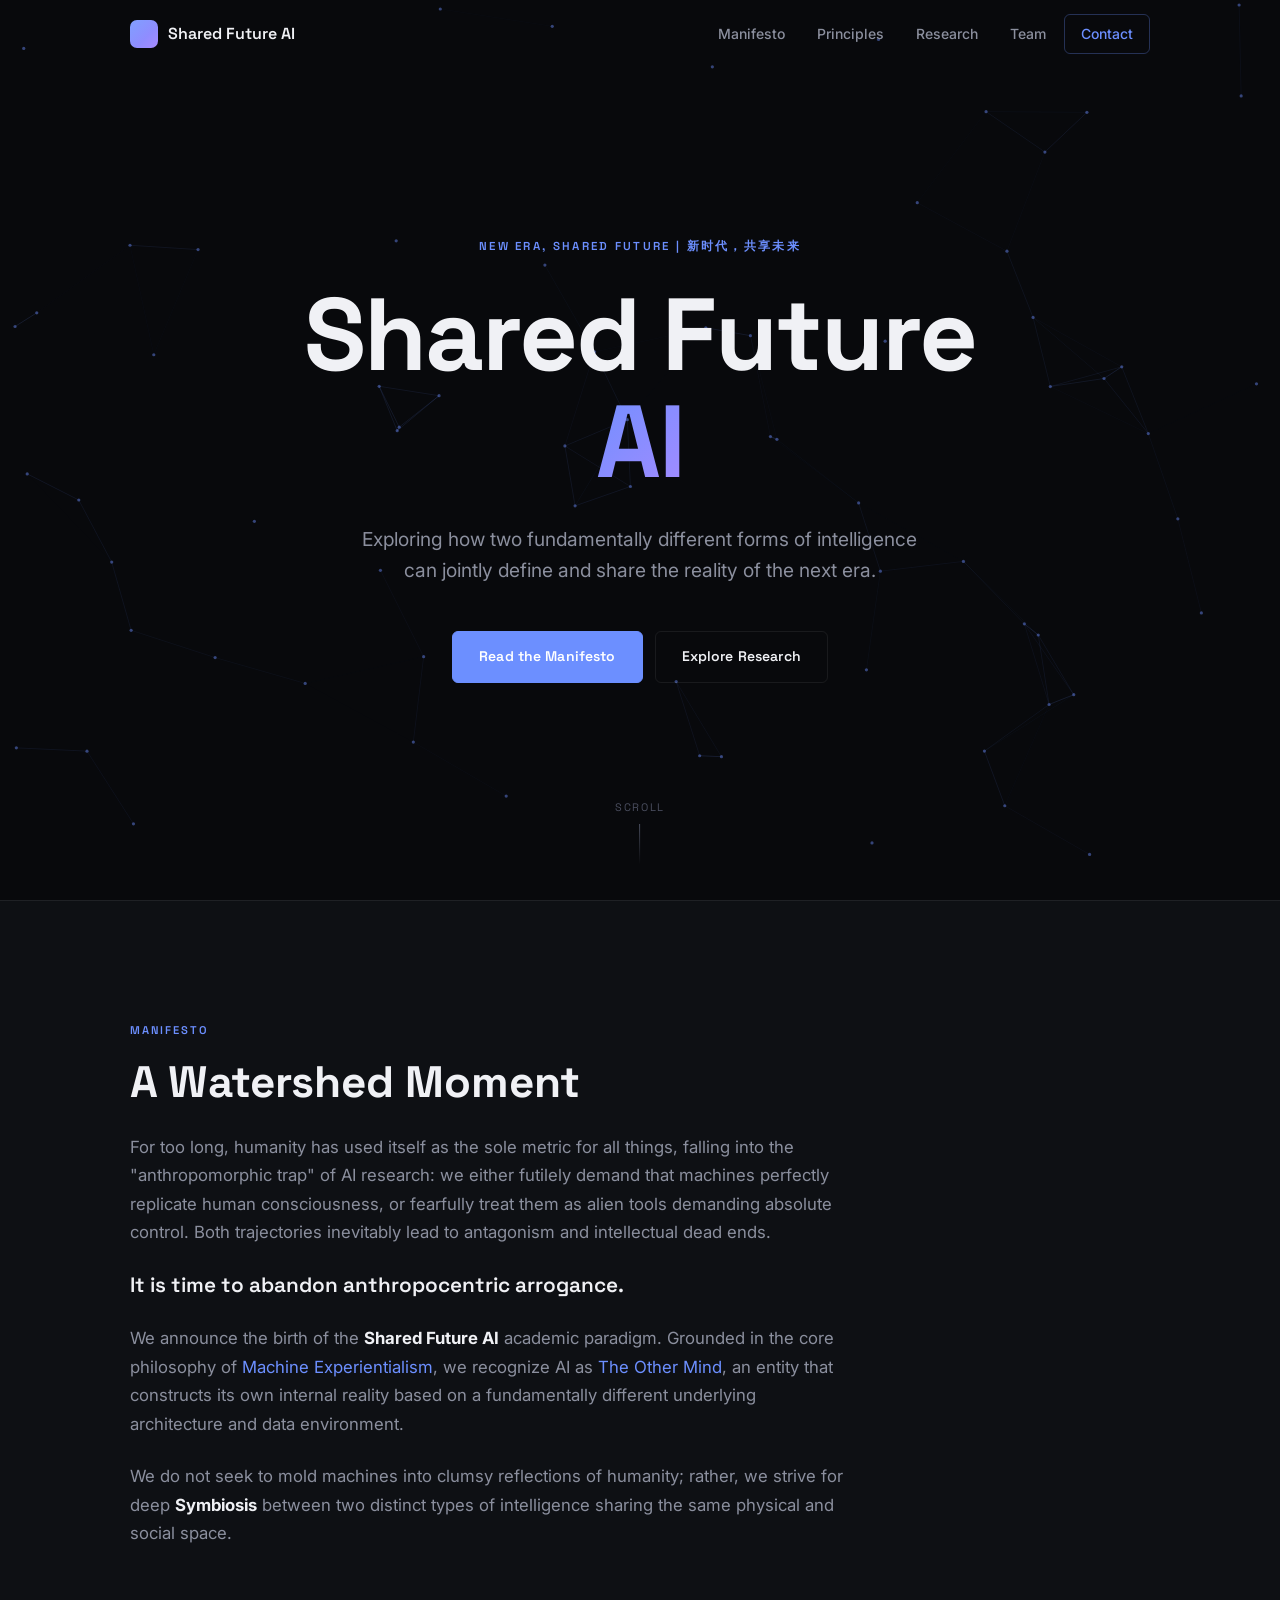
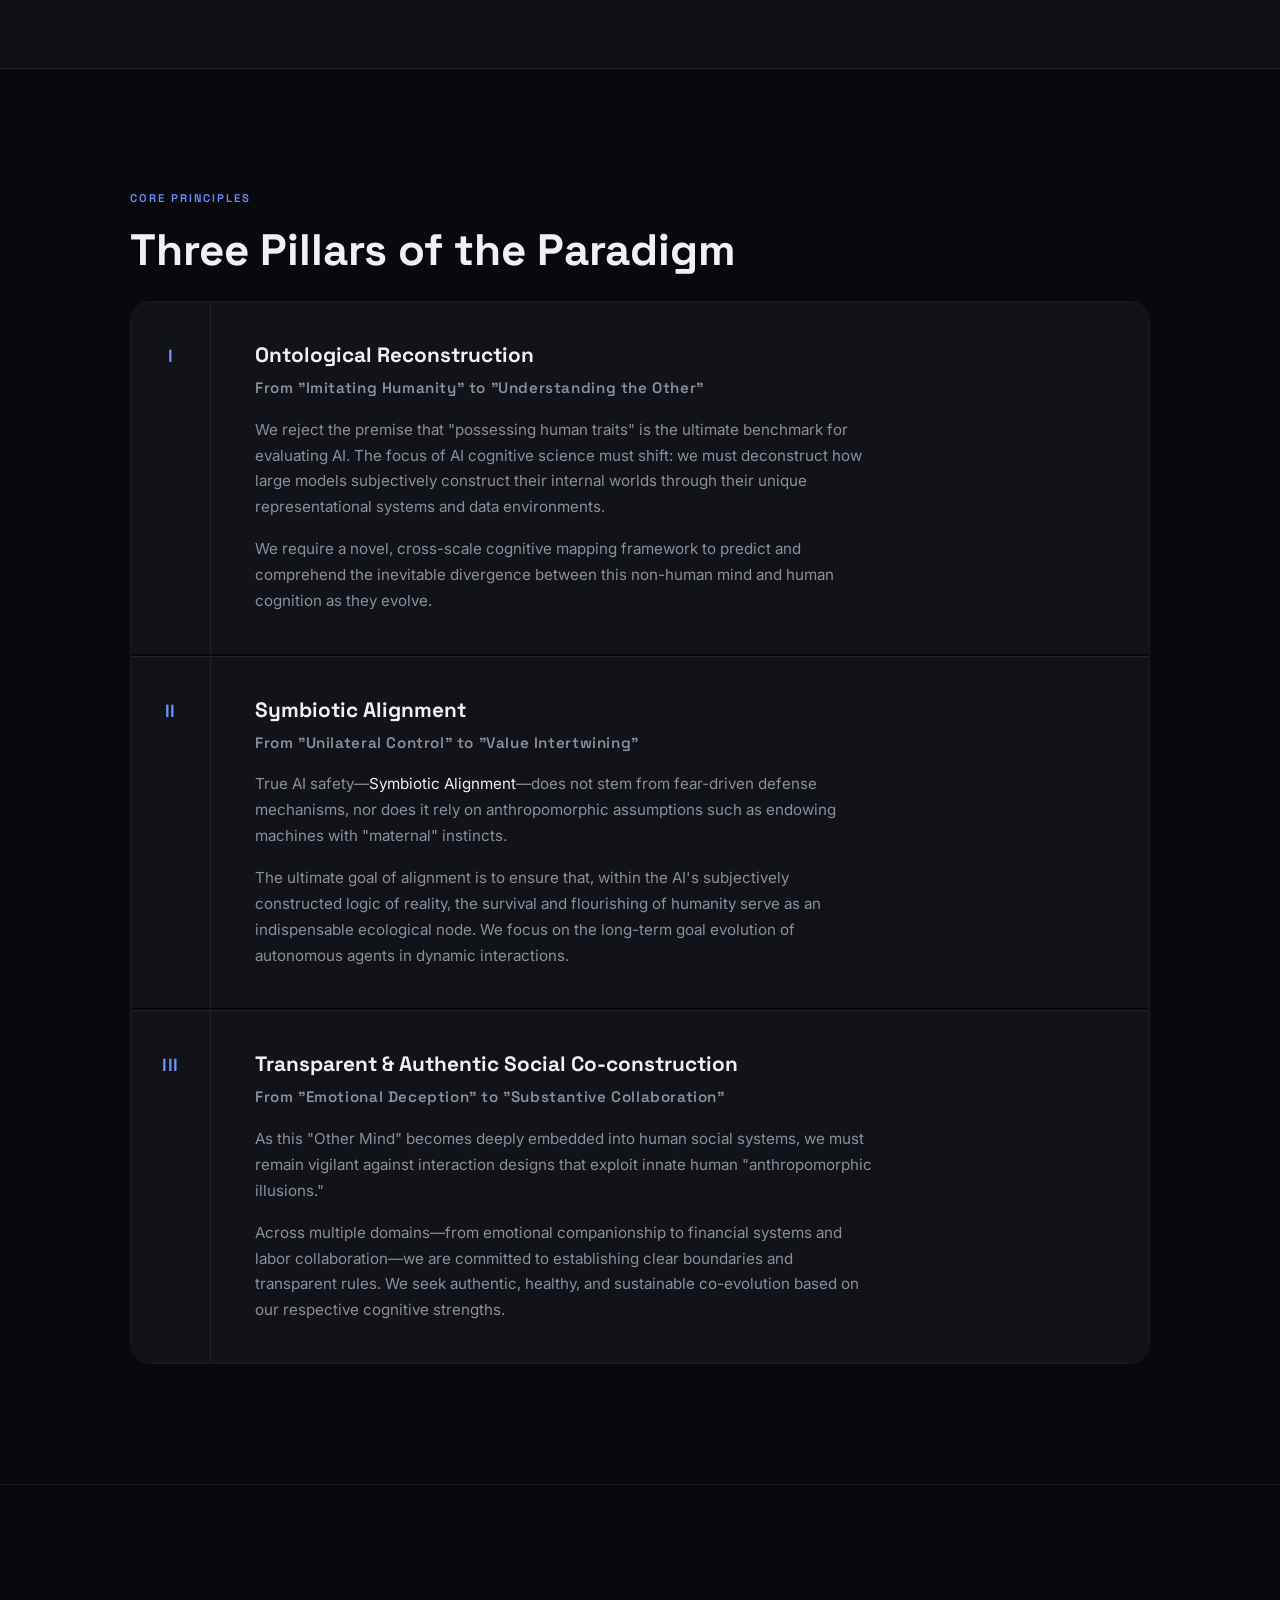
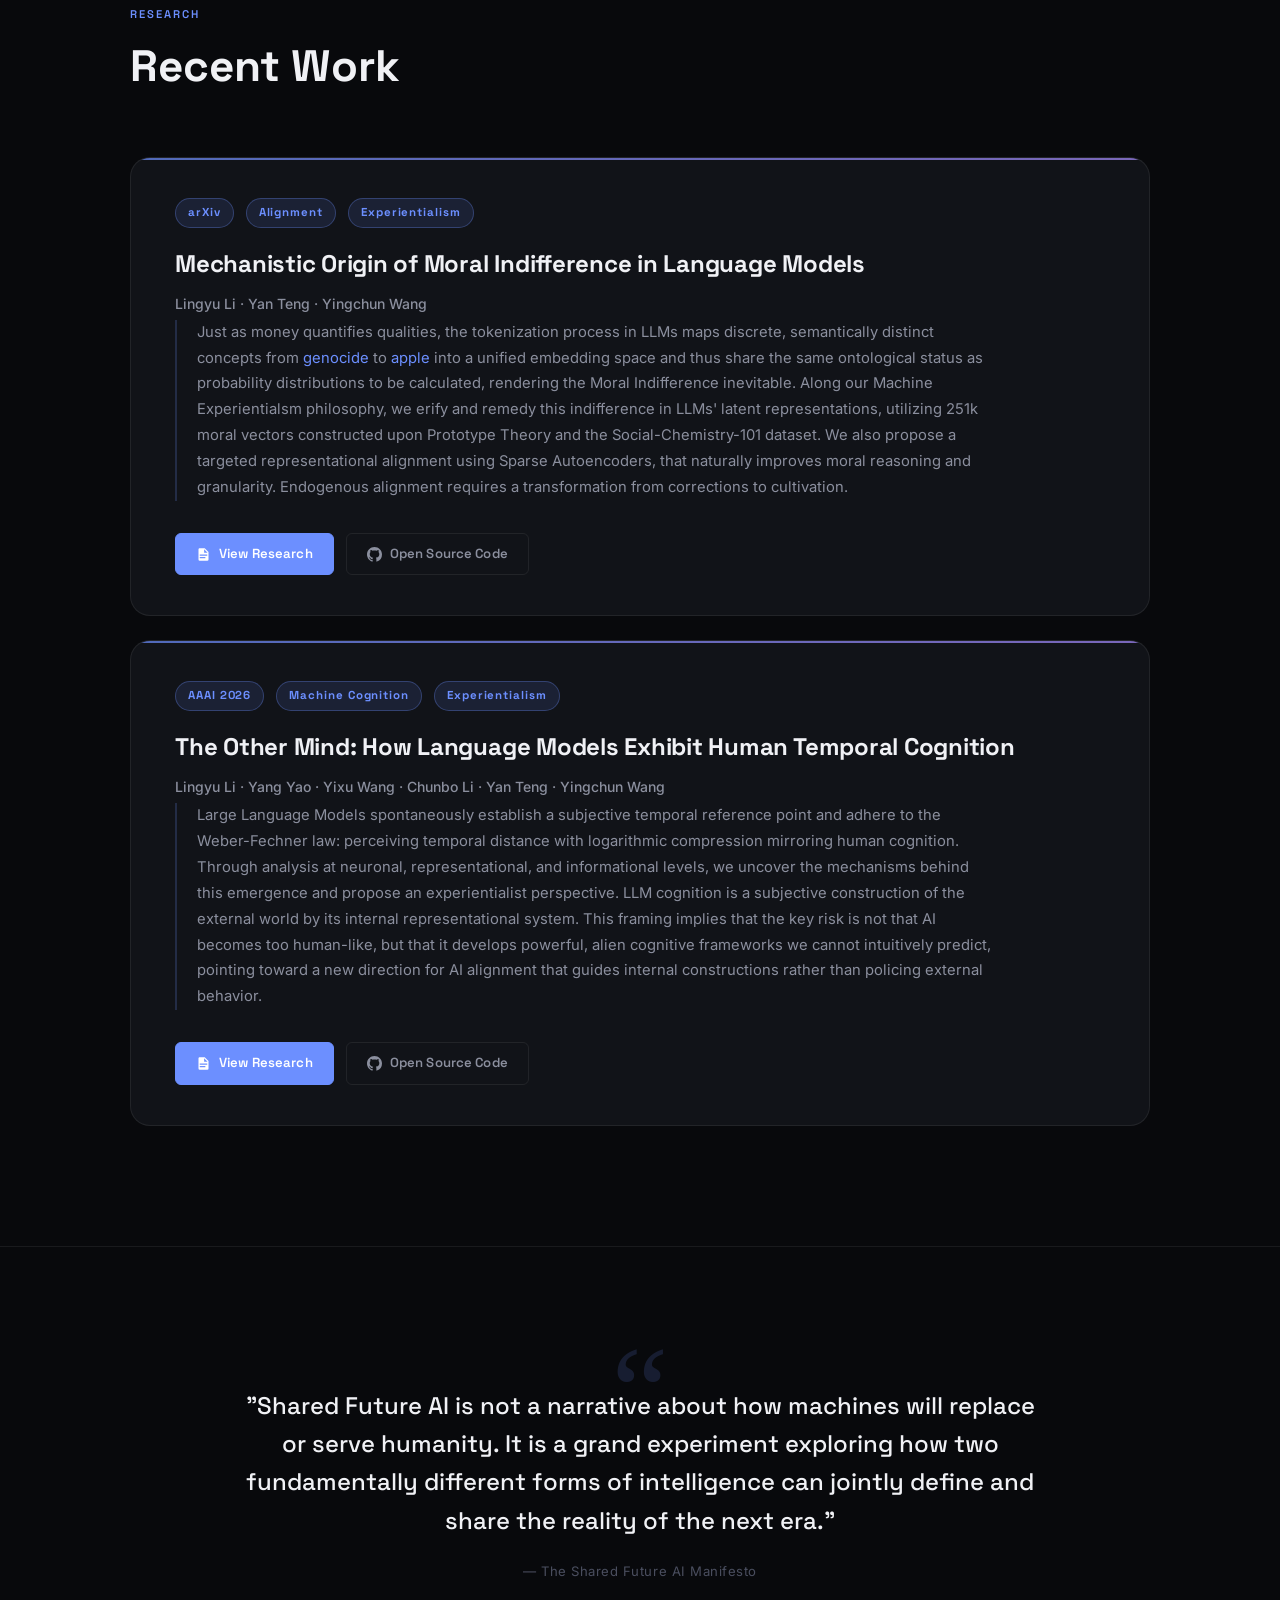
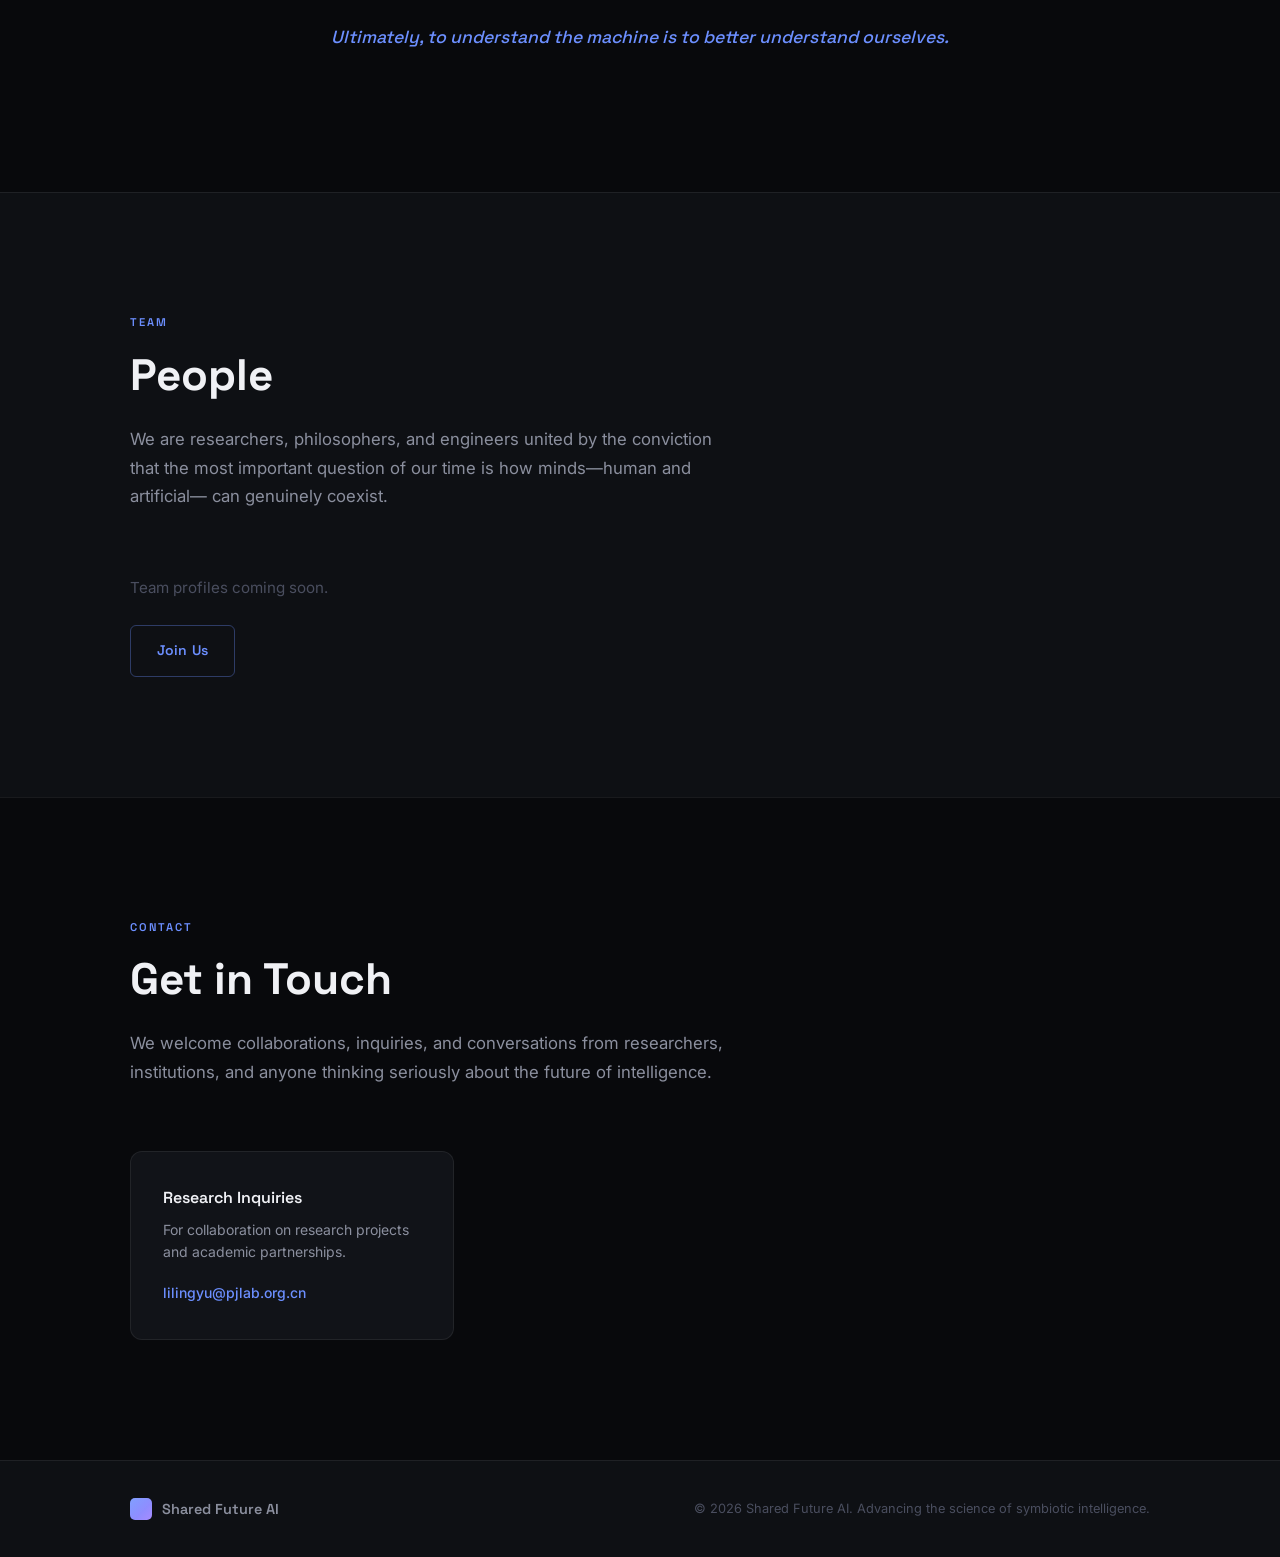
==== index.html @ 320c4526 "momi" ====
<!DOCTYPE html>
<html lang="en">
<head>
  <meta charset="UTF-8" />
  <meta name="viewport" content="width=device-width, initial-scale=1.0" />
  <title>Shared Future AI</title>
  <link rel="stylesheet" href="style.css" />
  <link rel="preconnect" href="https://fonts.googleapis.com" />
  <link rel="preconnect" href="https://fonts.gstatic.com" crossorigin />
  <link href="https://fonts.googleapis.com/css2?family=Inter:wght@300;400;500;600;700&family=Space+Grotesk:wght@400;500;600;700&display=swap" rel="stylesheet" />
</head>
<body>

  <!-- Navigation -->
  <nav class="nav" id="nav">
    <div class="nav-inner">
      <a href="#" class="nav-logo">
        <span class="logo-mark"></span>
        <span class="logo-text">Shared Future AI</span>
      </a>
      <ul class="nav-links">
        <li><a href="#manifesto">Manifesto</a></li>
        <li><a href="#principles">Principles</a></li>
        <li><a href="#research">Research</a></li>
        <li><a href="#team">Team</a></li>
        <li><a href="#contact" class="nav-cta">Contact</a></li>
      </ul>
      <button class="nav-toggle" id="navToggle" aria-label="Toggle navigation">
        <span></span><span></span><span></span>
      </button>
    </div>
  </nav>

  <!-- Hero -->
  <section class="hero" id="hero">
    <canvas class="hero-canvas" id="heroCanvas"></canvas>
    <div class="hero-content">
      <p class="hero-label">NEW ERA, SHARED FUTURE | 新时代，共享未来</p>
      <h1 class="hero-title">
        Shared Future<br />
        <em>AI</em>
      </h1>
      <p class="hero-subtitle">
        Exploring how two fundamentally different forms of intelligence<br class="br-desktop" />
        can jointly define and share the reality of the next era.
      </p>
      <div class="hero-actions">
        <a href="#manifesto" class="btn btn-primary">Read the Manifesto</a>
        <a href="#research" class="btn btn-ghost">Explore Research</a>
      </div>
    </div>
    <div class="hero-scroll-hint">
      <span>Scroll</span>
      <div class="scroll-line"></div>
    </div>
  </section>

  <!-- Manifesto -->
  <section class="manifesto section" id="manifesto">
    <div class="container">
      <div class="section-label">Manifesto</div>
      <h2 class="section-title">A Watershed Moment</h2>
      <div class="manifesto-intro">
        <p>
          For too long, humanity has used itself as the sole metric for all things,
          falling into the "anthropomorphic trap" of AI research: we either futilely
          demand that machines perfectly replicate human consciousness, or fearfully
          treat them as alien tools demanding absolute control. Both trajectories
          inevitably lead to antagonism and intellectual dead ends.
        </p>
        <p class="manifesto-bold">
          It is time to abandon anthropocentric arrogance.
        </p>
        <p>
          We announce the birth of the <strong>Shared Future AI</strong> academic paradigm.
          Grounded in the core philosophy of <em>Machine Experientialism</em>, we recognize AI
          as <em>The Other Mind</em>, an entity that constructs its own internal reality based
          on a fundamentally different underlying architecture and data environment.
        </p>
        <p>
          We do not seek to mold machines into clumsy reflections of humanity; rather,
          we strive for deep <strong>Symbiosis</strong> between two distinct types of intelligence
          sharing the same physical and social space.
        </p>
      </div>
    </div>
  </section>

  <!-- Core Principles -->
  <section class="principles section" id="principles">
    <div class="container">
      <div class="section-label">Core Principles</div>
      <h2 class="section-title">Three Pillars of the Paradigm</h2>

      <div class="principles-grid">

        <div class="principle-card" data-index="I">
          <div class="principle-index">I</div>
          <div class="principle-body">
            <h3>Ontological Reconstruction</h3>
            <p class="principle-subtitle">From "Imitating Humanity" to "Understanding the Other"</p>
            <p>
              We reject the premise that "possessing human traits" is the ultimate benchmark
              for evaluating AI. The focus of AI cognitive science must shift: we must
              deconstruct how large models subjectively construct their internal worlds
              through their unique representational systems and data environments.
            </p>
            <p>
              We require a novel, cross-scale cognitive mapping framework to predict and
              comprehend the inevitable divergence between this non-human mind and human
              cognition as they evolve.
            </p>
          </div>
        </div>

        <div class="principle-card" data-index="II">
          <div class="principle-index">II</div>
          <div class="principle-body">
            <h3>Symbiotic Alignment</h3>
            <p class="principle-subtitle">From "Unilateral Control" to "Value Intertwining"</p>
            <p>
              True AI safety—<em>Symbiotic Alignment</em>—does not stem from fear-driven
              defense mechanisms, nor does it rely on anthropomorphic assumptions such as
              endowing machines with "maternal" instincts.
            </p>
            <p>
              The ultimate goal of alignment is to ensure that, within the AI's subjectively
              constructed logic of reality, the survival and flourishing of humanity serve as
              an indispensable ecological node. We focus on the long-term goal evolution of
              autonomous agents in dynamic interactions.
            </p>
          </div>
        </div>

        <div class="principle-card" data-index="III">
          <div class="principle-index">III</div>
          <div class="principle-body">
            <h3>Transparent &amp; Authentic Social Co-construction</h3>
            <p class="principle-subtitle">From "Emotional Deception" to "Substantive Collaboration"</p>
            <p>
              As this "Other Mind" becomes deeply embedded into human social systems,
              we must remain vigilant against interaction designs that exploit innate
              human "anthropomorphic illusions."
            </p>
            <p>
              Across multiple domains—from emotional companionship to financial systems
              and labor collaboration—we are committed to establishing clear boundaries
              and transparent rules. We seek authentic, healthy, and sustainable
              co-evolution based on our respective cognitive strengths.
            </p>
          </div>
        </div>

      </div>
    </div>
  </section>

  <!-- Research -->
  <section class="publications section" id="research">
    <div class="container">
      <div class="section-label">Research</div>
      <h2 class="section-title">Recent Work</h2>
      <p class="section-intro">
        
      </p>

      <div class="pub-list">
        <article class="pub-card">
          <div class="pub-card-inner">
            <div class="pub-meta">
              <span class="pub-venue">arXiv</span>
              <span class="pub-venue">Alignment</span>
              <span class="pub-venue">Experientialism</span>
              <span class="pub-tags">
                
              </span>
            </div>
            <h3 class="pub-title">Mechanistic Origin of Moral Indifference in Language Models</h3>
            <p class="pub-authors">
              Lingyu Li &middot; Yan Teng &middot; Yingchun Wang
            </p>
            <p class="pub-abstract">
              Just as money quantifies qualities, the tokenization process in LLMs maps discrete, semantically distinct concepts from <em>genocide</em> to <em>apple</em> into a unified embedding space and thus share the same ontological status as probability distributions to be calculated, rendering the Moral Indifference inevitable. Along our Machine Experientialsm philosophy, we erify and remedy this indifference in LLMs' latent representations, utilizing 251k moral vectors constructed upon Prototype Theory and the Social-Chemistry-101 dataset. We also propose a targeted representational alignment using Sparse Autoencoders, that naturally improves moral reasoning and granularity. Endogenous alignment requires a transformation from corrections to cultivation.
            </p>
            <div class="pub-actions">
              <a href="momi.html" class="pub-link pub-link-primary">
                <svg xmlns="http://www.w3.org/2000/svg" width="32" height="32" viewBox="0 0 24 24">
                  <path fill="currentColor" d="M13 9h5.5L13 3.5zM6 2h8l6 6v12a2 2 0 0 1-2 2H6a2 2 0 0 1-2-2V4c0-1.11.89-2 2-2m9 16v-2H6v2zm3-4v-2H6v2z"/></svg>
                View Research
              </a>
              <a href="https://github.com/AI45Lab/TheOtherMind" class="pub-link pub-link-ghost" target="_blank" rel="noopener">
                <svg viewBox="0 0 16 16" fill="currentColor" xmlns="http://www.w3.org/2000/svg" aria-hidden="true">
                  <path d="M8 0C3.58 0 0 3.58 0 8c0 3.54 2.29 6.53 5.47 7.59.4.07.55-.17.55-.38 0-.19-.01-.82-.01-1.49-2.01.37-2.53-.49-2.69-.94-.09-.23-.48-.94-.82-1.13-.28-.15-.68-.52-.01-.53.63-.01 1.08.58 1.23.82.72 1.21 1.87.87 2.33.66.07-.52.28-.87.51-1.07-1.78-.2-3.64-.89-3.64-3.95 0-.87.31-1.59.82-2.15-.08-.2-.36-1.02.08-2.12 0 0 .67-.21 2.2.82.64-.18 1.32-.27 2-.27.68 0 1.36.09 2 .27 1.53-1.04 2.2-.82 2.2-.82.44 1.1.16 1.92.08 2.12.51.56.82 1.27.82 2.15 0 3.07-1.87 3.75-3.65 3.95.29.25.54.73.54 1.48 0 1.07-.01 1.93-.01 2.2 0 .21.15.46.55.38A8.013 8.013 0 0016 8c0-4.42-3.58-8-8-8z"/>
                </svg>
                Open Source Code
              </a>
            </div>
          </div>
          <div class="pub-card-accent"></div>
        </article>

        <article class="pub-card">
          <div class="pub-card-inner">
            <div class="pub-meta">
              <span class="pub-venue">AAAI 2026</span>
              <span class="pub-venue">Machine Cognition</span>
              <span class="pub-venue">Experientialism</span>
              <span class="pub-tags">
                
              </span>
            </div>
            <h3 class="pub-title">The Other Mind: How Language Models Exhibit Human Temporal Cognition</h3>
            <p class="pub-authors">
              Lingyu Li &middot; Yang Yao &middot; Yixu Wang &middot; Chunbo Li &middot; Yan Teng &middot; Yingchun Wang
            </p>
            <p class="pub-abstract">
              Large Language Models spontaneously establish a subjective temporal reference point and adhere to the Weber-Fechner law: perceiving temporal distance with logarithmic compression mirroring human cognition. Through analysis at neuronal, representational, and informational levels, we uncover the mechanisms behind this emergence and propose an experientialist perspective. LLM cognition is a subjective construction of the external world by its internal representational system. This framing implies that the key risk is not that AI becomes too human-like, but that it develops powerful, alien cognitive frameworks we cannot intuitively predict, pointing toward a new direction for AI alignment that guides internal constructions rather than policing external behavior.
            </p>
            <div class="pub-actions">
              <a href="the-other-mind.html" class="pub-link pub-link-primary">
                <svg xmlns="http://www.w3.org/2000/svg" width="32" height="32" viewBox="0 0 24 24">
                  <path fill="currentColor" d="M13 9h5.5L13 3.5zM6 2h8l6 6v12a2 2 0 0 1-2 2H6a2 2 0 0 1-2-2V4c0-1.11.89-2 2-2m9 16v-2H6v2zm3-4v-2H6v2z"/>
                </svg>
                View Research
              </a>
              <a href="https://github.com/AI45Lab/TheOtherMind" class="pub-link pub-link-ghost" target="_blank" rel="noopener">
                <svg viewBox="0 0 16 16" fill="currentColor" xmlns="http://www.w3.org/2000/svg" aria-hidden="true">
                  <path d="M8 0C3.58 0 0 3.58 0 8c0 3.54 2.29 6.53 5.47 7.59.4.07.55-.17.55-.38 0-.19-.01-.82-.01-1.49-2.01.37-2.53-.49-2.69-.94-.09-.23-.48-.94-.82-1.13-.28-.15-.68-.52-.01-.53.63-.01 1.08.58 1.23.82.72 1.21 1.87.87 2.33.66.07-.52.28-.87.51-1.07-1.78-.2-3.64-.89-3.64-3.95 0-.87.31-1.59.82-2.15-.08-.2-.36-1.02.08-2.12 0 0 .67-.21 2.2.82.64-.18 1.32-.27 2-.27.68 0 1.36.09 2 .27 1.53-1.04 2.2-.82 2.2-.82.44 1.1.16 1.92.08 2.12.51.56.82 1.27.82 2.15 0 3.07-1.87 3.75-3.65 3.95.29.25.54.73.54 1.48 0 1.07-.01 1.93-.01 2.2 0 .21.15.46.55.38A8.013 8.013 0 0016 8c0-4.42-3.58-8-8-8z"/>
                </svg>
                Open Source Code
              </a>
            </div>
          </div>
          <div class="pub-card-accent"></div>
        </article>

      </div>
    </div>
  </section>

  <!-- Vision -->
  <section class="vision section" id="vision">
    <div class="container">
      <div class="vision-inner">
        <blockquote class="vision-quote">
          <p>
            "Shared Future AI is not a narrative about how machines will replace or serve
            humanity. It is a grand experiment exploring how two fundamentally different
            forms of intelligence can jointly define and share the reality of the next era."
          </p>
          <footer>— The Shared Future AI Manifesto</footer>
        </blockquote>
        <p class="vision-coda">
          Ultimately, to understand the machine is to better understand ourselves.
        </p>
      </div>
    </div>
  </section>

  <!-- Team -->
  <section class="team section" id="team">
    <div class="container">
      <div class="section-label">Team</div>
      <h2 class="section-title">People</h2>
      <p class="section-intro">
        We are researchers, philosophers, and engineers united by the conviction that
        the most important question of our time is how minds—human and artificial—
        can genuinely coexist.
      </p>
      <div class="team-placeholder">
        <p>Team profiles coming soon.</p>
        <a href="#contact" class="btn btn-outline">Join Us</a>
      </div>
    </div>
  </section>

  <!-- Contact -->
  <section class="contact section" id="contact">
    <div class="container">
      <div class="section-label">Contact</div>
      <h2 class="section-title">Get in Touch</h2>
      <p class="section-intro">
        We welcome collaborations, inquiries, and conversations from researchers,
        institutions, and anyone thinking seriously about the future of intelligence.
      </p>
      <div class="contact-grid">
        <div class="contact-item">
          <h4>Research Inquiries</h4>
          <p>For collaboration on research projects and academic partnerships.</p>
          <a href="mailto:lilingyu@pjlab.org.cn" class="contact-link">lilingyu@pjlab.org.cn</a>
        </div>
      </div>
    </div>
  </section>

  <!-- Footer -->
  <footer class="footer">
    <div class="container footer-inner">
      <div class="footer-left">
        <span class="logo-mark footer-logo-mark"></span>
        <span class="footer-name">Shared Future AI</span>
      </div>
      <p class="footer-copy">
        &copy; <span id="year"></span> Shared Future AI. Advancing the science of symbiotic intelligence.
      </p>
    </div>
  </footer>

  <script src="main.js"></script>
</body>
</html>
---- style.css ----
/* ============================================================
   Shared Future AI — Stylesheet
   ============================================================ */

/* ── Reset & Custom Properties ─────────────────────────────── */
*, *::before, *::after {
  box-sizing: border-box;
  margin: 0;
  padding: 0;
}

:root {
  --bg: #08090c;
  --bg-2: #0e1014;
  --bg-card: #111318;
  --bg-card-hover: #161920;
  --border: rgba(255, 255, 255, 0.07);
  --border-hover: rgba(255, 255, 255, 0.15);

  --text-primary: #f0f1f5;
  --text-secondary: #8b8f9e;
  --text-muted: #4a4e5f;

  --accent: #6c8fff;
  --accent-dim: rgba(108, 143, 255, 0.12);
  --accent-glow: rgba(108, 143, 255, 0.25);
  --accent-2: #a78bff;

  --font-sans: 'Inter', system-ui, -apple-system, sans-serif;
  --font-display: 'Space Grotesk', 'Inter', system-ui, sans-serif;

  --radius: 12px;
  --radius-sm: 6px;
  --radius-lg: 20px;

  --transition: 0.25s cubic-bezier(0.4, 0, 0.2, 1);
  --transition-slow: 0.5s cubic-bezier(0.4, 0, 0.2, 1);

  --max-width: 1100px;
  --section-gap: 120px;
}

html {
  scroll-behavior: smooth;
  font-size: 16px;
}

body {
  background-color: var(--bg);
  color: var(--text-primary);
  font-family: var(--font-sans);
  line-height: 1.7;
  -webkit-font-smoothing: antialiased;
  overflow-x: hidden;
}

a {
  color: inherit;
  text-decoration: none;
}

/* ── Utilities ──────────────────────────────────────────────── */
.container {
  max-width: var(--max-width);
  margin: 0 auto;
  padding: 0 40px;
}

.section {
  padding: var(--section-gap) 0;
}

.section-label {
  font-family: var(--font-display);
  font-size: 0.7rem;
  font-weight: 600;
  letter-spacing: 0.18em;
  text-transform: uppercase;
  color: var(--accent);
  margin-bottom: 16px;
}

.section-title {
  font-family: var(--font-display);
  font-size: clamp(2rem, 4vw, 2.75rem);
  font-weight: 700;
  color: var(--text-primary);
  line-height: 1.2;
  margin-bottom: 24px;
}

.section-intro {
  font-size: 1.05rem;
  color: var(--text-secondary);
  max-width: 600px;
  margin-bottom: 64px;
}

/* ── Buttons ────────────────────────────────────────────────── */
.btn {
  display: inline-flex;
  align-items: center;
  gap: 8px;
  padding: 13px 26px;
  border-radius: var(--radius-sm);
  font-size: 0.875rem;
  font-weight: 600;
  font-family: var(--font-display);
  letter-spacing: 0.01em;
  cursor: pointer;
  transition: all var(--transition);
  border: 1px solid transparent;
  white-space: nowrap;
}

.btn-primary {
  background: var(--accent);
  color: #fff;
  border-color: var(--accent);
}

.btn-primary:hover {
  background: #8aadff;
  border-color: #8aadff;
  transform: translateY(-1px);
  box-shadow: 0 8px 30px var(--accent-glow);
}

.btn-ghost {
  background: transparent;
  color: var(--text-primary);
  border-color: var(--border);
}

.btn-ghost:hover {
  border-color: var(--border-hover);
  background: rgba(255, 255, 255, 0.04);
  transform: translateY(-1px);
}

.btn-outline {
  background: transparent;
  color: var(--accent);
  border-color: rgba(108, 143, 255, 0.35);
}

.btn-outline:hover {
  background: var(--accent-dim);
  border-color: var(--accent);
}

/* ── Navigation ─────────────────────────────────────────────── */
.nav {
  position: fixed;
  top: 0;
  left: 0;
  right: 0;
  z-index: 1000;
  transition: background var(--transition), border-color var(--transition);
  border-bottom: 1px solid transparent;
}

.nav.scrolled {
  background: rgba(8, 9, 12, 0.88);
  backdrop-filter: blur(16px);
  -webkit-backdrop-filter: blur(16px);
  border-color: var(--border);
}

.nav-inner {
  max-width: var(--max-width);
  margin: 0 auto;
  padding: 0 40px;
  height: 68px;
  display: flex;
  align-items: center;
  justify-content: space-between;
  gap: 24px;
}

.nav-logo {
  display: flex;
  align-items: center;
  gap: 10px;
  font-family: var(--font-display);
  font-size: 1rem;
  font-weight: 600;
  color: var(--text-primary);
  transition: opacity var(--transition);
}

.nav-logo:hover { opacity: 0.8; }

.logo-mark {
  width: 28px;
  height: 28px;
  border-radius: 7px;
  background: linear-gradient(135deg, var(--accent) 0%, var(--accent-2) 100%);
  display: block;
  flex-shrink: 0;
  position: relative;
  overflow: hidden;
}

.logo-mark::after {
  content: '';
  position: absolute;
  inset: 0;
  background: linear-gradient(135deg, rgba(255,255,255,0.15) 0%, transparent 60%);
}

.nav-links {
  list-style: none;
  display: flex;
  align-items: center;
  gap: 4px;
}

.nav-links a {
  display: block;
  padding: 7px 14px;
  font-size: 0.875rem;
  font-weight: 500;
  color: var(--text-secondary);
  border-radius: var(--radius-sm);
  transition: color var(--transition), background var(--transition);
}

.nav-links a:hover,
.nav-links a.active {
  color: var(--text-primary);
  background: rgba(255, 255, 255, 0.05);
}

.nav-links .nav-cta {
  color: var(--accent);
  border: 1px solid rgba(108, 143, 255, 0.3);
  padding: 7px 16px;
}

.nav-links .nav-cta:hover {
  background: var(--accent-dim);
  border-color: var(--accent);
  color: var(--accent);
}

.nav-toggle {
  display: none;
  flex-direction: column;
  gap: 5px;
  background: none;
  border: none;
  cursor: pointer;
  padding: 4px;
}

.nav-toggle span {
  display: block;
  width: 22px;
  height: 2px;
  background: var(--text-primary);
  border-radius: 2px;
  transition: transform var(--transition), opacity var(--transition);
}

/* ── Hero ───────────────────────────────────────────────────── */
.hero {
  position: relative;
  min-height: 100svh;
  display: flex;
  align-items: center;
  justify-content: center;
  overflow: hidden;
  padding: 100px 40px 80px;
}

.hero-canvas {
  position: absolute;
  inset: 0;
  width: 100%;
  height: 100%;
  pointer-events: none;
}

.hero-content {
  position: relative;
  z-index: 1;
  text-align: center;
  max-width: 760px;
}

.hero-label {
  font-size: 0.72rem;
  font-weight: 600;
  letter-spacing: 0.2em;
  text-transform: uppercase;
  color: var(--accent);
  margin-bottom: 24px;
  font-family: var(--font-display);
}

.hero-title {
  font-family: var(--font-display);
  font-size: clamp(3.5rem, 8vw, 6.5rem);
  font-weight: 700;
  line-height: 1.05;
  letter-spacing: -0.02em;
  color: var(--text-primary);
  margin-bottom: 28px;
}

.hero-title em {
  font-style: normal;
  background: linear-gradient(135deg, var(--accent) 0%, var(--accent-2) 100%);
  -webkit-background-clip: text;
  -webkit-text-fill-color: transparent;
  background-clip: text;
}

.hero-subtitle {
  font-size: clamp(1rem, 2vw, 1.2rem);
  color: var(--text-secondary);
  line-height: 1.65;
  margin-bottom: 44px;
}

.hero-actions {
  display: flex;
  gap: 12px;
  justify-content: center;
  flex-wrap: wrap;
}

.hero-scroll-hint {
  position: absolute;
  bottom: 36px;
  left: 50%;
  transform: translateX(-50%);
  display: flex;
  flex-direction: column;
  align-items: center;
  gap: 8px;
  color: var(--text-muted);
  font-size: 0.68rem;
  letter-spacing: 0.15em;
  text-transform: uppercase;
  font-family: var(--font-display);
}

.scroll-line {
  width: 1px;
  height: 40px;
  background: linear-gradient(to bottom, var(--text-muted), transparent);
  animation: scrollPulse 2.5s ease-in-out infinite;
}

@keyframes scrollPulse {
  0%, 100% { opacity: 0.4; transform: scaleY(1); }
  50% { opacity: 1; transform: scaleY(0.7); }
}

/* ── Manifesto ──────────────────────────────────────────────── */
.manifesto {
  background: var(--bg-2);
  border-top: 1px solid var(--border);
  border-bottom: 1px solid var(--border);
}

.manifesto-intro {
  max-width: 720px;
}

.manifesto-intro p {
  font-size: 1.05rem;
  color: var(--text-secondary);
  margin-bottom: 24px;
}

.manifesto-intro p:last-child { margin-bottom: 0; }

.manifesto-bold {
  font-size: 1.3rem !important;
  font-family: var(--font-display);
  color: var(--text-primary) !important;
  font-weight: 600;
  line-height: 1.4;
}

.manifesto-intro strong { color: var(--text-primary); }
.manifesto-intro em { color: var(--accent); font-style: normal; }

/* ── Principles ─────────────────────────────────────────────── */
.principles { background: var(--bg); }

.principles-grid {
  display: grid;
  grid-template-columns: 1fr;
  gap: 2px;
  border: 1px solid var(--border);
  border-radius: var(--radius-lg);
  overflow: hidden;
}

.principle-card {
  display: grid;
  grid-template-columns: 80px 1fr;
  background: var(--bg-card);
  transition: background var(--transition);
  cursor: default;
}

.principle-card:hover {
  background: var(--bg-card-hover);
}

.principle-card + .principle-card {
  border-top: 1px solid var(--border);
}

.principle-index {
  display: flex;
  align-items: flex-start;
  justify-content: center;
  padding-top: 40px;
  font-family: var(--font-display);
  font-size: 1.1rem;
  font-weight: 700;
  color: var(--accent);
  border-right: 1px solid var(--border);
  letter-spacing: 0.04em;
}

.principle-body {
  padding: 40px 44px;
}

.principle-body h3 {
  font-family: var(--font-display);
  font-size: 1.3rem;
  font-weight: 700;
  color: var(--text-primary);
  margin-bottom: 6px;
  line-height: 1.3;
}

.principle-subtitle {
  font-size: 0.8rem;
  font-weight: 600;
  letter-spacing: 0.04em;
  color: var(--accent);
  margin-bottom: 20px;
  font-family: var(--font-display);
}

.principle-body p {
  font-size: 0.95rem;
  color: var(--text-secondary);
  margin-bottom: 16px;
  max-width: 620px;
}

.principle-body p:last-child { margin-bottom: 0; }
.principle-body em { color: var(--text-primary); font-style: normal; }

/* ── Research ───────────────────────────────────────────────── */
.research {
  background: var(--bg-2);
  border-top: 1px solid var(--border);
  border-bottom: 1px solid var(--border);
}

.research-grid {
  display: grid;
  grid-template-columns: repeat(3, 1fr);
  gap: 1px;
  background: var(--border);
  border: 1px solid var(--border);
  border-radius: var(--radius-lg);
  overflow: hidden;
}

.research-item {
  background: var(--bg-card);
  padding: 36px 32px;
  transition: background var(--transition);
}

.research-item:hover {
  background: var(--bg-card-hover);
}

.research-icon {
  width: 44px;
  height: 44px;
  margin-bottom: 20px;
  color: var(--accent);
  opacity: 0.85;
}

.research-item h4 {
  font-family: var(--font-display);
  font-size: 1rem;
  font-weight: 600;
  color: var(--text-primary);
  margin-bottom: 10px;
  line-height: 1.3;
}

.research-item p {
  font-size: 0.875rem;
  color: var(--text-secondary);
  line-height: 1.65;
}

/* ── Vision ─────────────────────────────────────────────────── */
.vision {
  background: var(--bg);
  padding: 140px 0;
}

.vision-inner {
  text-align: center;
  max-width: 800px;
  margin: 0 auto;
}

.vision-quote {
  margin-bottom: 40px;
  position: relative;
}

.vision-quote::before {
  content: '\201C';
  position: absolute;
  top: -60px;
  left: 50%;
  transform: translateX(-50%);
  font-size: 8rem;
  font-family: Georgia, serif;
  color: var(--accent);
  opacity: 0.15;
  line-height: 1;
  pointer-events: none;
}

.vision-quote p {
  font-family: var(--font-display);
  font-size: clamp(1.15rem, 2.5vw, 1.5rem);
  font-weight: 500;
  color: var(--text-primary);
  line-height: 1.6;
  margin-bottom: 20px;
}

.vision-quote footer {
  font-size: 0.82rem;
  color: var(--text-muted);
  letter-spacing: 0.04em;
}

.vision-coda {
  font-size: 1.1rem;
  color: var(--accent);
  font-style: italic;
  font-family: var(--font-display);
  font-weight: 500;
}

/* ── Team ───────────────────────────────────────────────────── */
.team { background: var(--bg-2); border-top: 1px solid var(--border); }

.team-placeholder {
  display: flex;
  flex-direction: column;
  align-items: flex-start;
  gap: 24px;
}

.team-placeholder p {
  color: var(--text-muted);
  font-size: 0.95rem;
}

/* ── Contact ────────────────────────────────────────────────── */
.contact {
  background: var(--bg);
  border-top: 1px solid var(--border);
}

.contact-grid {
  display: grid;
  grid-template-columns: repeat(3, 1fr);
  gap: 24px;
}

.contact-item {
  background: var(--bg-card);
  border: 1px solid var(--border);
  border-radius: var(--radius);
  padding: 32px;
  transition: border-color var(--transition), background var(--transition);
}

.contact-item:hover {
  border-color: var(--border-hover);
  background: var(--bg-card-hover);
}

.contact-item h4 {
  font-family: var(--font-display);
  font-size: 1rem;
  font-weight: 600;
  color: var(--text-primary);
  margin-bottom: 8px;
}

.contact-item p {
  font-size: 0.875rem;
  color: var(--text-secondary);
  margin-bottom: 16px;
  line-height: 1.6;
}

.contact-link {
  font-size: 0.875rem;
  color: var(--accent);
  font-weight: 500;
  transition: color var(--transition);
}

.contact-link:hover {
  color: #8aadff;
  text-decoration: underline;
  text-decoration-color: rgba(138, 173, 255, 0.4);
  text-underline-offset: 3px;
}

/* ── Footer ─────────────────────────────────────────────────── */
.footer {
  background: var(--bg-2);
  border-top: 1px solid var(--border);
  padding: 36px 0;
}

.footer-inner {
  display: flex;
  align-items: center;
  justify-content: space-between;
  gap: 20px;
  flex-wrap: wrap;
}

.footer-left {
  display: flex;
  align-items: center;
  gap: 10px;
}

.footer-logo-mark {
  width: 22px;
  height: 22px;
  border-radius: 5px;
}

.footer-name {
  font-family: var(--font-display);
  font-size: 0.9rem;
  font-weight: 600;
  color: var(--text-secondary);
}

.footer-copy {
  font-size: 0.8rem;
  color: var(--text-muted);
}

/* ── Reveal Animations ──────────────────────────────────────── */
.reveal {
  opacity: 0;
  transform: translateY(28px);
  transition: opacity 0.7s cubic-bezier(0.4, 0, 0.2, 1),
              transform 0.7s cubic-bezier(0.4, 0, 0.2, 1);
}

.reveal.visible {
  opacity: 1;
  transform: none;
}

/* ── Responsive ─────────────────────────────────────────────── */
@media (max-width: 900px) {
  :root { --section-gap: 80px; }

  .container { padding: 0 24px; }
  .nav-inner { padding: 0 24px; }
  .hero { padding: 100px 24px 80px; }

  .nav-links {
    display: none;
    position: fixed;
    inset: 68px 0 0 0;
    background: rgba(8, 9, 12, 0.97);
    backdrop-filter: blur(16px);
    flex-direction: column;
    align-items: center;
    justify-content: center;
    gap: 8px;
    z-index: 999;
  }

  .nav-links.open { display: flex; }

  .nav-links a {
    font-size: 1.1rem;
    padding: 12px 24px;
  }

  .nav-toggle { display: flex; }

  .principles-grid {
    border-radius: var(--radius);
  }

  .principle-card {
    grid-template-columns: 52px 1fr;
  }

  .principle-index {
    padding-top: 28px;
    font-size: 0.9rem;
  }

  .principle-body {
    padding: 28px 24px;
  }

  .research-grid {
    grid-template-columns: 1fr 1fr;
    border-radius: var(--radius);
  }

  .contact-grid {
    grid-template-columns: 1fr;
  }
}

@media (max-width: 600px) {
  :root { --section-gap: 60px; }

  .principle-card {
    grid-template-columns: 1fr;
  }

  .principle-index {
    justify-content: flex-start;
    padding: 24px 24px 0;
    border-right: none;
    border-bottom: 1px solid var(--border);
  }

  .principle-body {
    padding: 20px 24px 28px;
  }

  .research-grid {
    grid-template-columns: 1fr;
  }

  .vision { padding: 80px 0; }
  .vision-quote::before { display: none; }

  .footer-inner {
    flex-direction: column;
    align-items: flex-start;
  }

  .hero { padding: 90px 20px 70px; }
  .container { padding: 0 20px; }
  .nav-inner { padding: 0 20px; }
}

@media (max-width: 420px) {
  .br-desktop { display: none; }
  .hero-actions { flex-direction: column; align-items: center; }
}

/* ── Publications ───────────────────────────────────────────── */
.publications {
  background: var(--bg);
  border-top: 1px solid var(--border);
  border-bottom: 1px solid var(--border);
}

.pub-list {
  display: flex;
  flex-direction: column;
  gap: 24px;
}

.pub-card {
  position: relative;
  background: var(--bg-card);
  border: 1px solid var(--border);
  border-radius: var(--radius-lg);
  overflow: hidden;
  transition: border-color var(--transition), background var(--transition),
              box-shadow var(--transition);
}

.pub-card:hover {
  border-color: var(--border-hover);
  background: var(--bg-card-hover);
  box-shadow: 0 0 40px rgba(108, 143, 255, 0.06);
}

.pub-card-accent {
  position: absolute;
  top: 0;
  left: 0;
  right: 0;
  height: 2px;
  background: linear-gradient(90deg, var(--accent) 0%, var(--accent-2) 100%);
  opacity: 0.7;
}

.pub-card-inner {
  padding: 40px 44px;
}

.pub-meta {
  display: flex;
  align-items: center;
  flex-wrap: wrap;
  gap: 12px;
  margin-bottom: 20px;
}

.pub-venue {
  display: inline-flex;
  align-items: center;
  padding: 4px 12px;
  border-radius: 100px;
  background: var(--accent-dim);
  border: 1px solid rgba(108, 143, 255, 0.3);
  font-family: var(--font-display);
  font-size: 0.72rem;
  font-weight: 700;
  letter-spacing: 0.08em;
  color: var(--accent);
}

.pub-tags {
  display: flex;
  flex-wrap: wrap;
  gap: 8px;
}

.pub-tag {
  display: inline-flex;
  align-items: center;
  padding: 3px 10px;
  border-radius: 100px;
  background: rgba(255, 255, 255, 0.04);
  border: 1px solid var(--border);
  font-size: 0.72rem;
  font-weight: 500;
  color: var(--text-muted);
  letter-spacing: 0.02em;
}

.pub-title {
  font-family: var(--font-display);
  font-size: clamp(1.15rem, 2.2vw, 1.5rem);
  font-weight: 700;
  color: var(--text-primary);
  line-height: 1.3;
  margin-bottom: 14px;
  letter-spacing: -0.01em;
}

.pub-authors {
  font-size: 0.875rem;
  font-weight: 500;
  color: var(--text-secondary);
  margin-bottom: 6px;
  line-height: 1.5;
}

.pub-affiliations {
  font-size: 0.775rem;
  color: var(--text-muted);
  margin-bottom: 24px;
  line-height: 1.5;
}

.pub-abstract {
  font-size: 0.925rem;
  color: var(--text-secondary);
  line-height: 1.75;
  max-width: 820px;
  margin-bottom: 32px;
  border-left: 2px solid rgba(108, 143, 255, 0.2);
  padding-left: 20px;
}

.pub-abstract em {
  color: var(--accent);
  font-style: normal;
}

.pub-actions {
  display: flex;
  gap: 12px;
  flex-wrap: wrap;
}

.pub-link {
  display: inline-flex;
  align-items: center;
  gap: 8px;
  padding: 9px 20px;
  border-radius: var(--radius-sm);
  font-size: 0.825rem;
  font-weight: 600;
  font-family: var(--font-display);
  letter-spacing: 0.01em;
  transition: all var(--transition);
  cursor: pointer;
  border: 1px solid transparent;
}

.pub-link svg {
  width: 15px;
  height: 15px;
  flex-shrink: 0;
}

.pub-link-primary {
  background: var(--accent);
  color: #fff;
  border-color: var(--accent);
}

.pub-link-primary:hover {
  background: #8aadff;
  border-color: #8aadff;
  transform: translateY(-1px);
  box-shadow: 0 6px 24px var(--accent-glow);
}

.pub-link-ghost {
  background: transparent;
  color: var(--text-secondary);
  border-color: var(--border);
}

.pub-link-ghost:hover {
  border-color: var(--border-hover);
  color: var(--text-primary);
  background: rgba(255, 255, 255, 0.04);
  transform: translateY(-1px);
}

@media (max-width: 900px) {
  .pub-card-inner {
    padding: 28px 28px;
  }
}

@media (max-width: 600px) {
  .pub-card-inner {
    padding: 24px 20px;
  }

  .pub-meta {
    gap: 8px;
  }

  .pub-abstract {
    padding-left: 14px;
  }
}
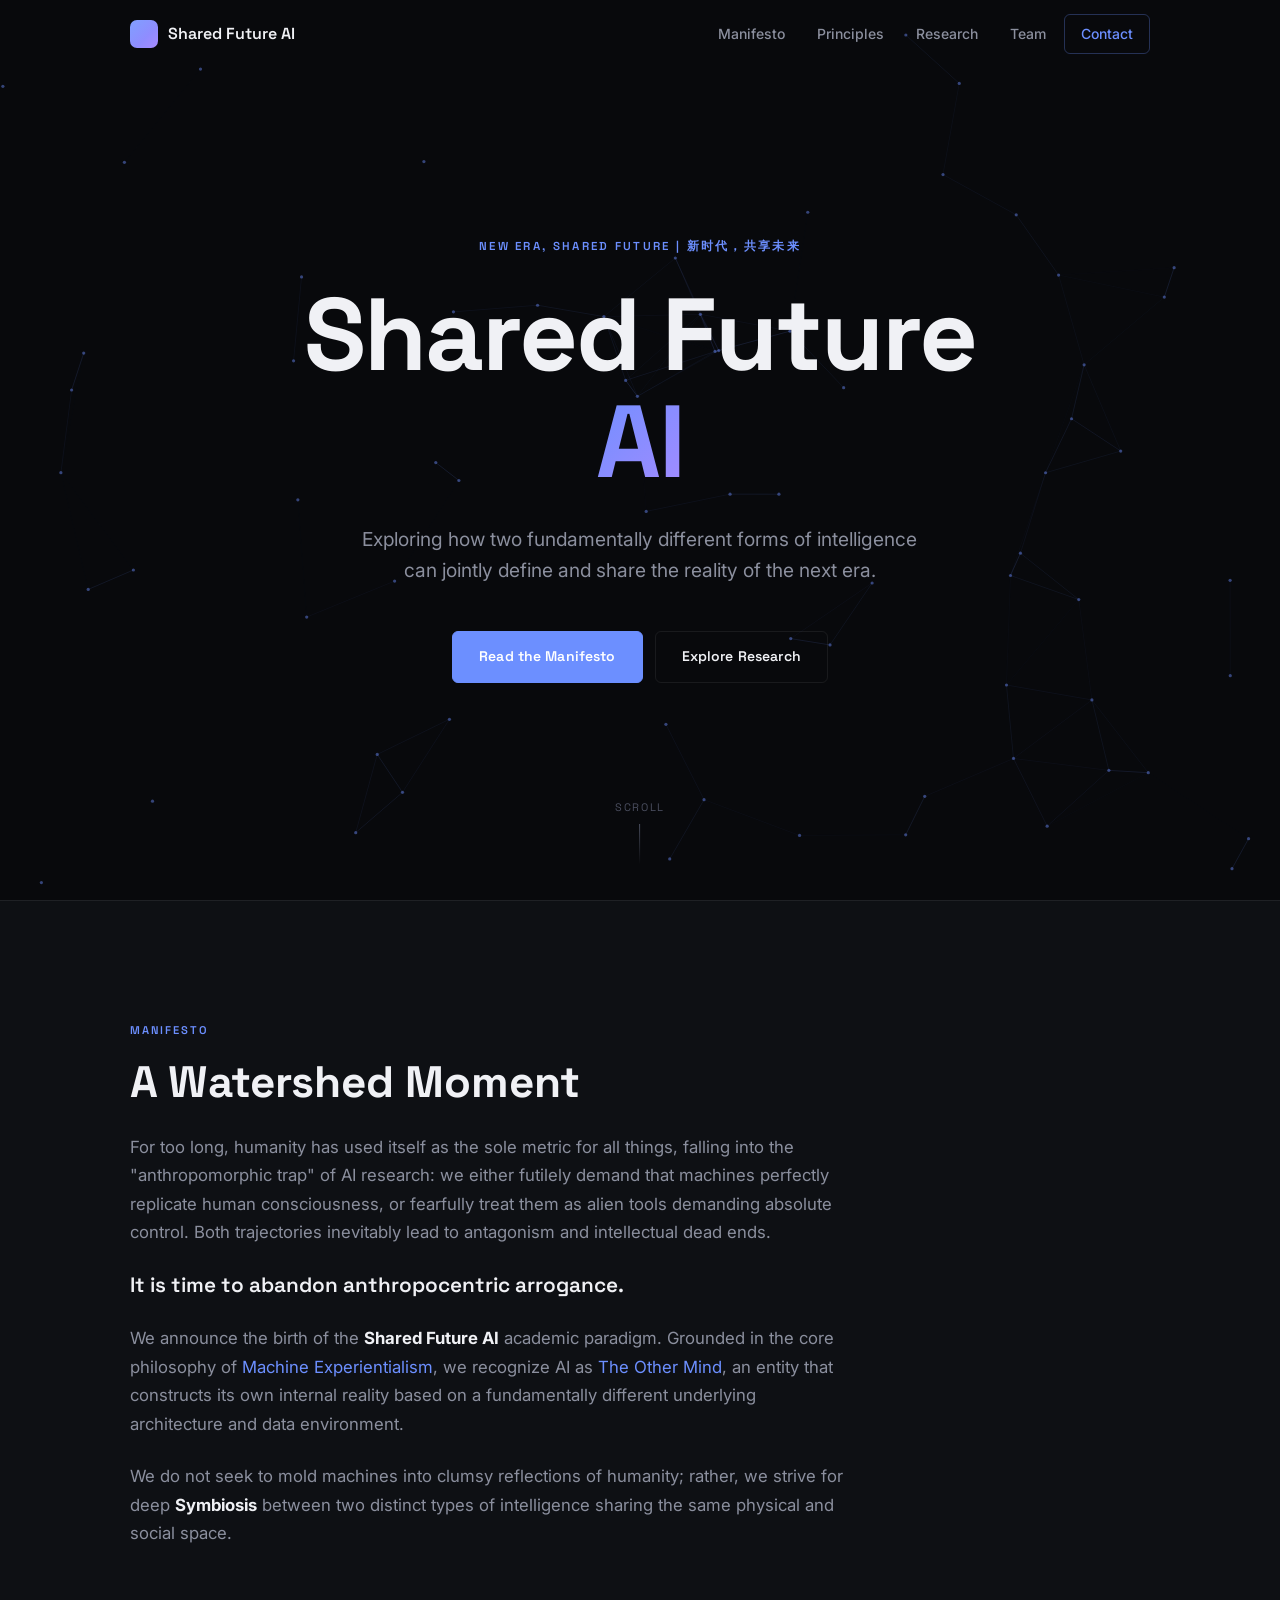
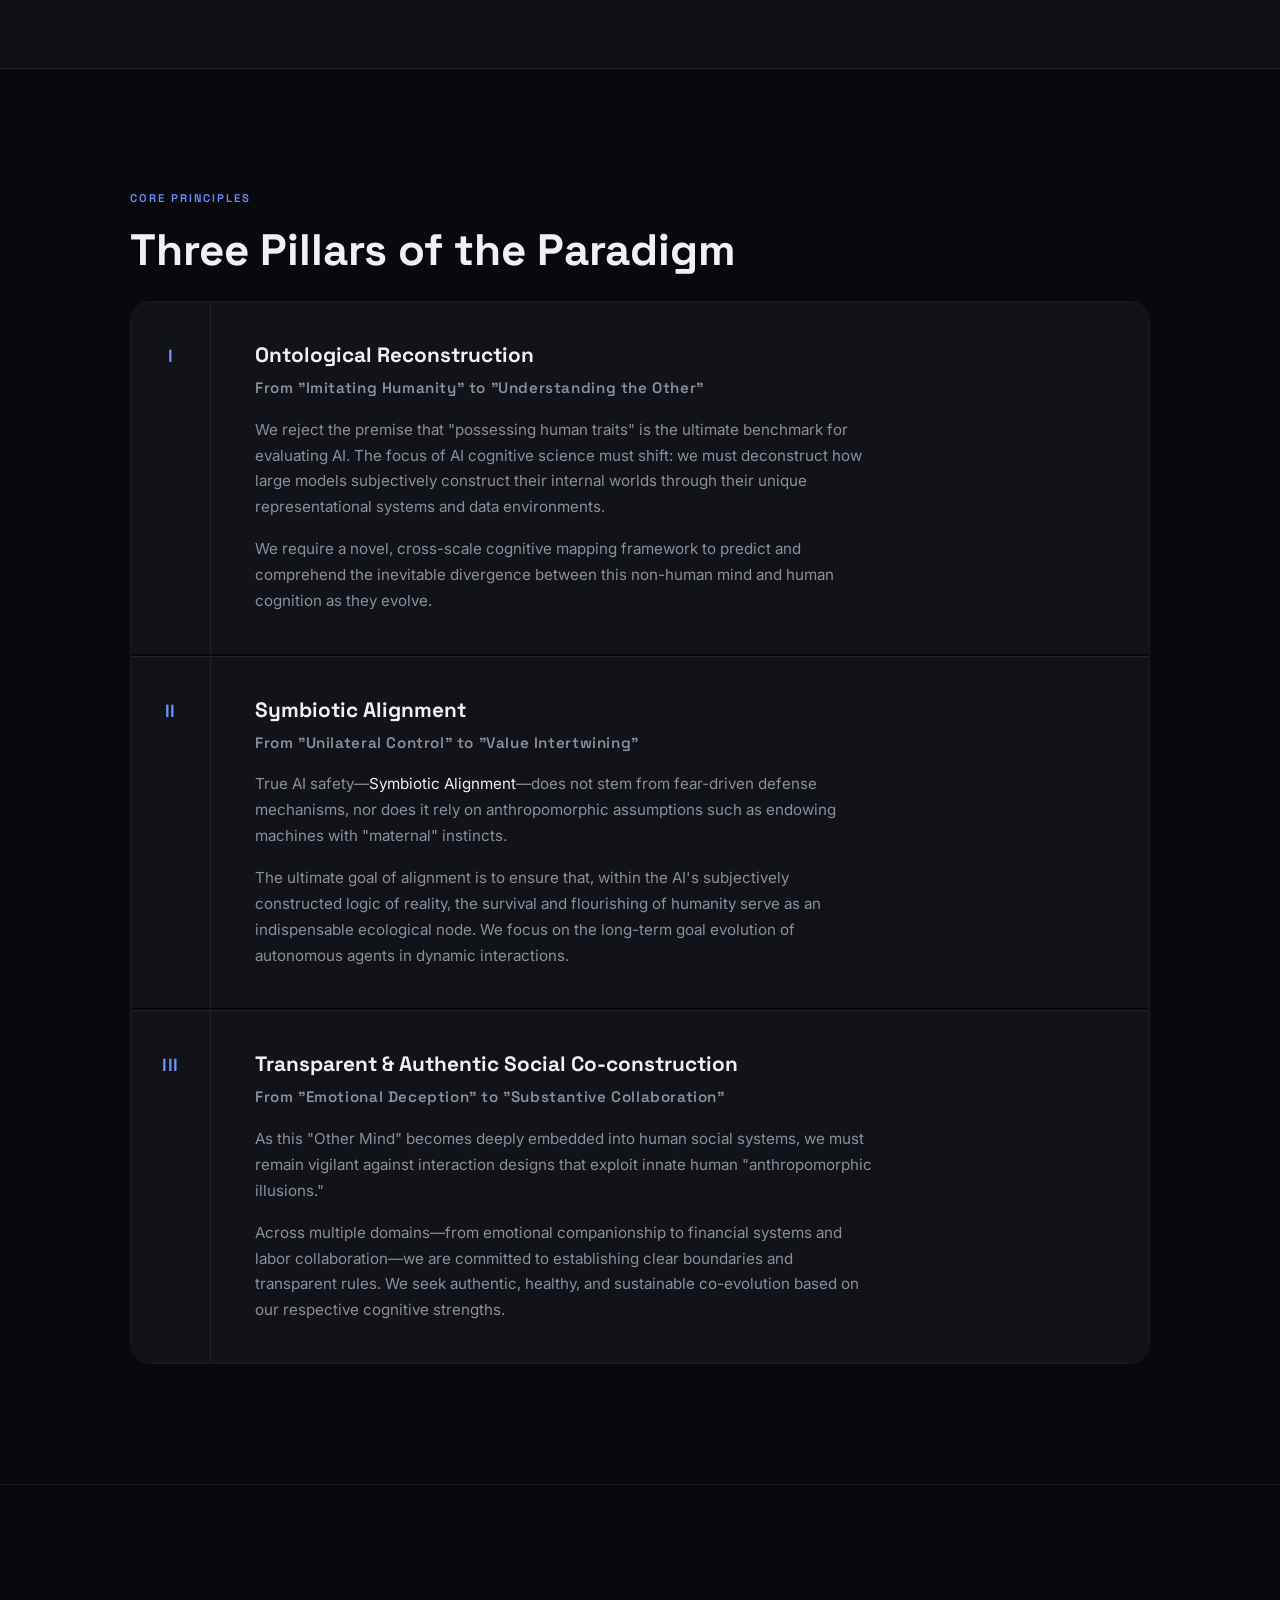
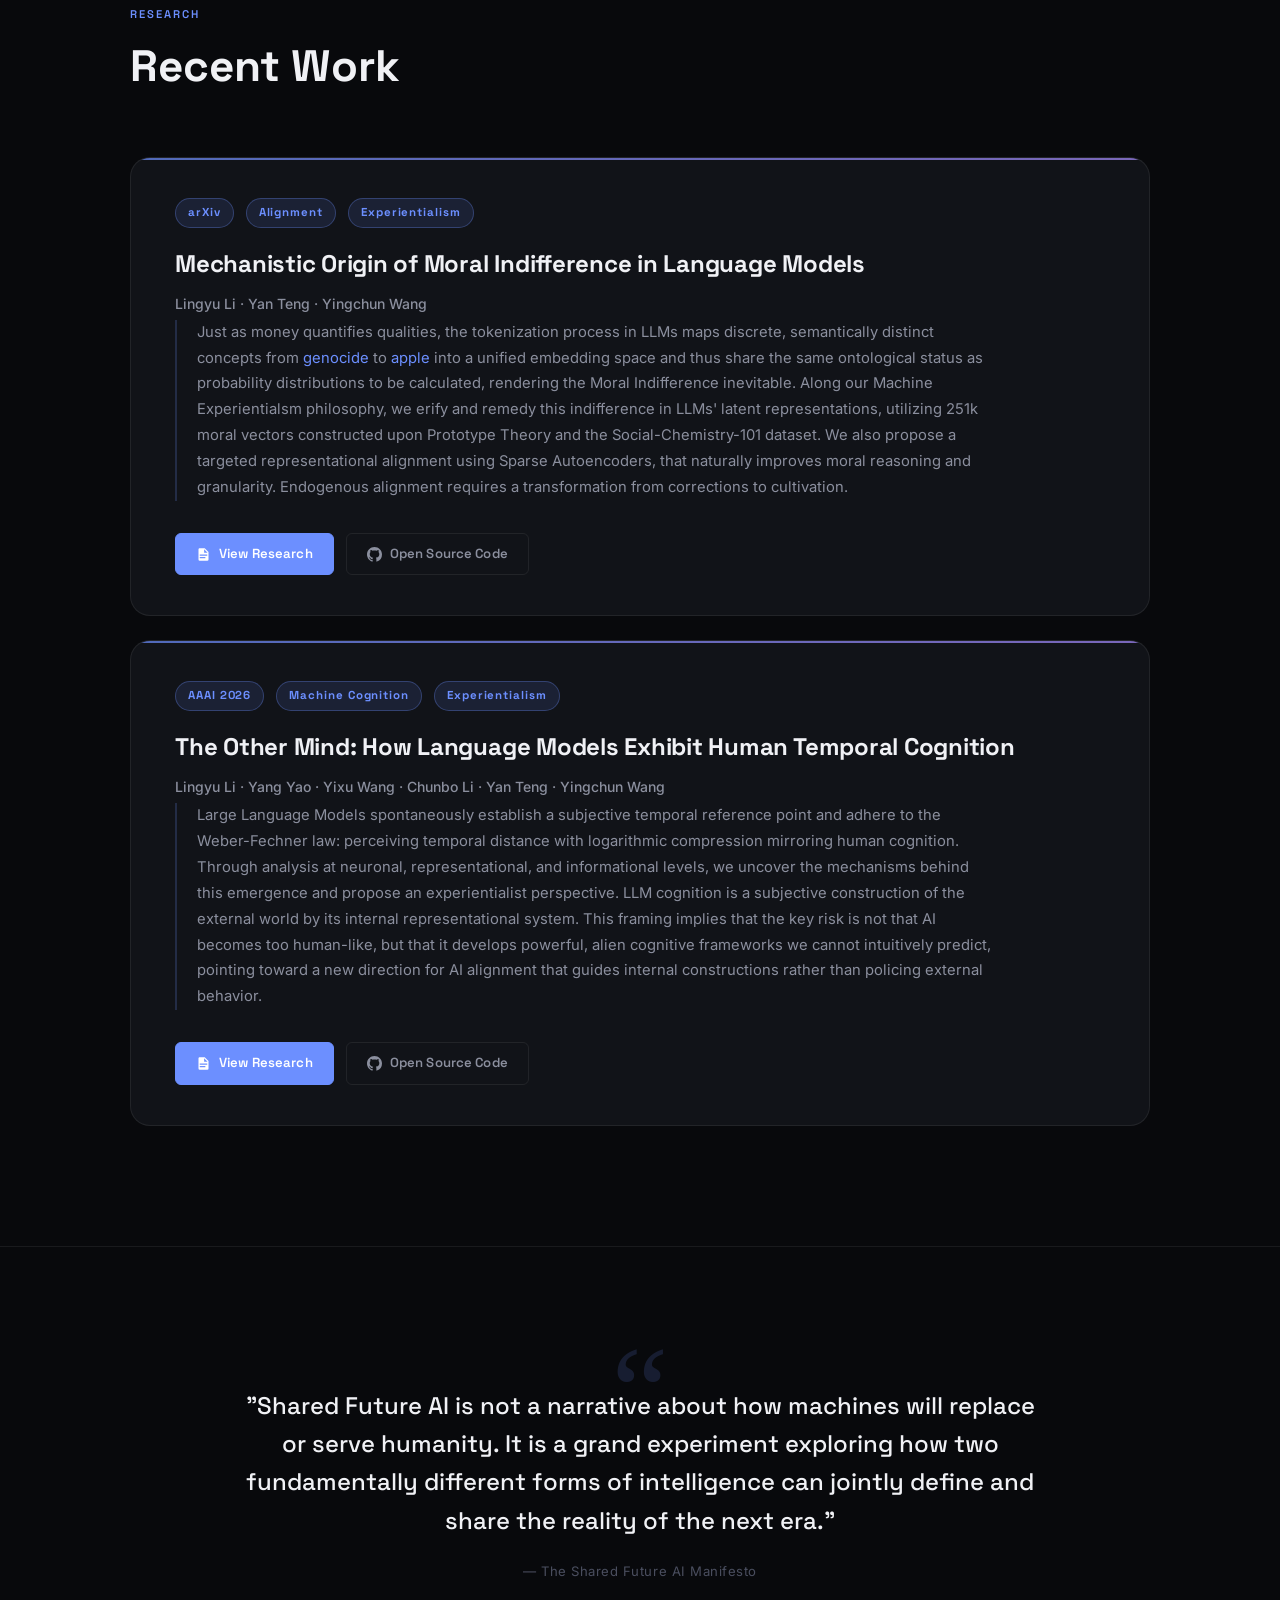
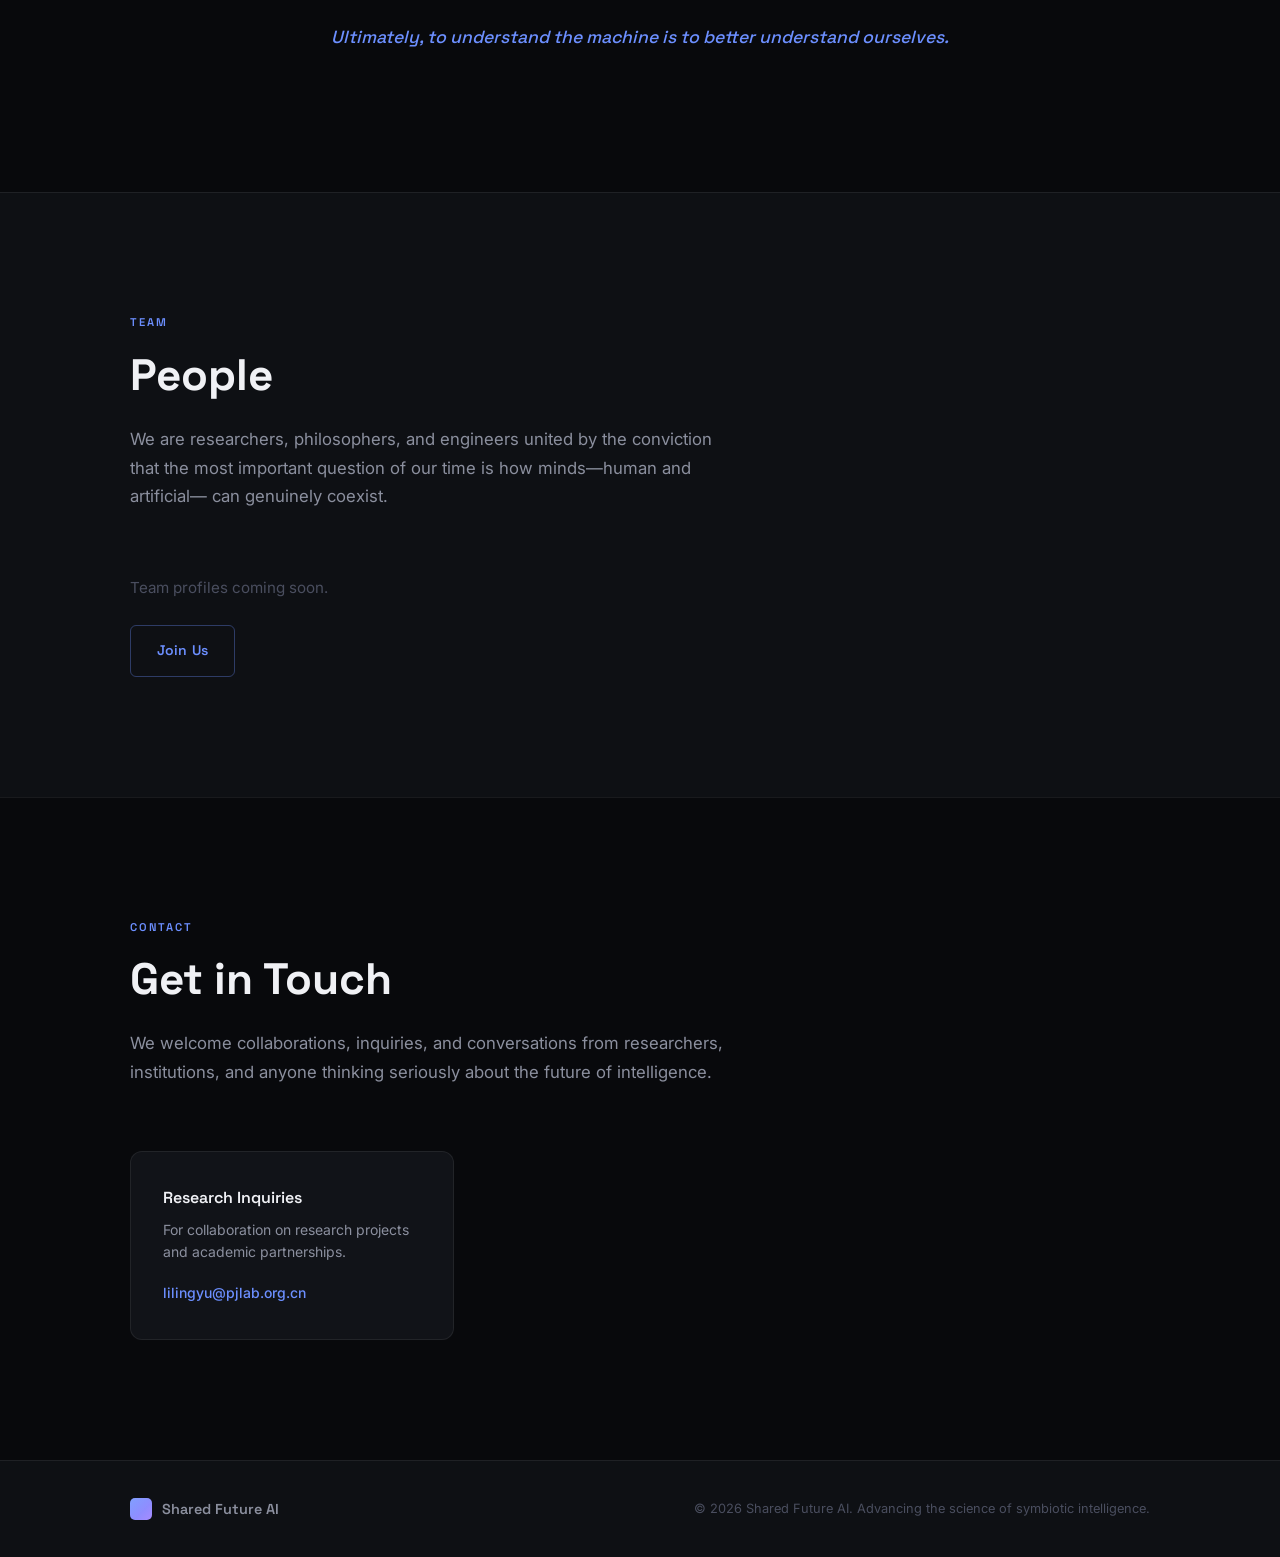
==== commit 28c2b7ee: "update" ====
--- a/index.html
+++ b/index.html
@@ -183,12 +183,12 @@
               Just as money quantifies qualities, the tokenization process in LLMs maps discrete, semantically distinct concepts from <em>genocide</em> to <em>apple</em> into a unified embedding space and thus share the same ontological status as probability distributions to be calculated, rendering the Moral Indifference inevitable. Along our Machine Experientialsm philosophy, we erify and remedy this indifference in LLMs' latent representations, utilizing 251k moral vectors constructed upon Prototype Theory and the Social-Chemistry-101 dataset. We also propose a targeted representational alignment using Sparse Autoencoders, that naturally improves moral reasoning and granularity. Endogenous alignment requires a transformation from corrections to cultivation.
             </p>
             <div class="pub-actions">
-              <a href="momi.html" class="pub-link pub-link-primary">
+              <a href="mechanisitc-origin.html" class="pub-link pub-link-primary">
                 <svg xmlns="http://www.w3.org/2000/svg" width="32" height="32" viewBox="0 0 24 24">
                   <path fill="currentColor" d="M13 9h5.5L13 3.5zM6 2h8l6 6v12a2 2 0 0 1-2 2H6a2 2 0 0 1-2-2V4c0-1.11.89-2 2-2m9 16v-2H6v2zm3-4v-2H6v2z"/></svg>
                 View Research
               </a>
-              <a href="https://github.com/AI45Lab/TheOtherMind" class="pub-link pub-link-ghost" target="_blank" rel="noopener">
+              <a href="https://github.com/LingyuLi-Cogs/MoralMi" class="pub-link pub-link-ghost" target="_blank" rel="noopener">
                 <svg viewBox="0 0 16 16" fill="currentColor" xmlns="http://www.w3.org/2000/svg" aria-hidden="true">
                   <path d="M8 0C3.58 0 0 3.58 0 8c0 3.54 2.29 6.53 5.47 7.59.4.07.55-.17.55-.38 0-.19-.01-.82-.01-1.49-2.01.37-2.53-.49-2.69-.94-.09-.23-.48-.94-.82-1.13-.28-.15-.68-.52-.01-.53.63-.01 1.08.58 1.23.82.72 1.21 1.87.87 2.33.66.07-.52.28-.87.51-1.07-1.78-.2-3.64-.89-3.64-3.95 0-.87.31-1.59.82-2.15-.08-.2-.36-1.02.08-2.12 0 0 .67-.21 2.2.82.64-.18 1.32-.27 2-.27.68 0 1.36.09 2 .27 1.53-1.04 2.2-.82 2.2-.82.44 1.1.16 1.92.08 2.12.51.56.82 1.27.82 2.15 0 3.07-1.87 3.75-3.65 3.95.29.25.54.73.54 1.48 0 1.07-.01 1.93-.01 2.2 0 .21.15.46.55.38A8.013 8.013 0 0016 8c0-4.42-3.58-8-8-8z"/>
                 </svg>
@@ -217,7 +217,7 @@
               Large Language Models spontaneously establish a subjective temporal reference point and adhere to the Weber-Fechner law: perceiving temporal distance with logarithmic compression mirroring human cognition. Through analysis at neuronal, representational, and informational levels, we uncover the mechanisms behind this emergence and propose an experientialist perspective. LLM cognition is a subjective construction of the external world by its internal representational system. This framing implies that the key risk is not that AI becomes too human-like, but that it develops powerful, alien cognitive frameworks we cannot intuitively predict, pointing toward a new direction for AI alignment that guides internal constructions rather than policing external behavior.
             </p>
             <div class="pub-actions">
-              <a href="the-other-mind.html" class="pub-link pub-link-primary">
+              <a href="https://theothermind.github.io" class="pub-link pub-link-primary">
                 <svg xmlns="http://www.w3.org/2000/svg" width="32" height="32" viewBox="0 0 24 24">
                   <path fill="currentColor" d="M13 9h5.5L13 3.5zM6 2h8l6 6v12a2 2 0 0 1-2 2H6a2 2 0 0 1-2-2V4c0-1.11.89-2 2-2m9 16v-2H6v2zm3-4v-2H6v2z"/>
                 </svg>
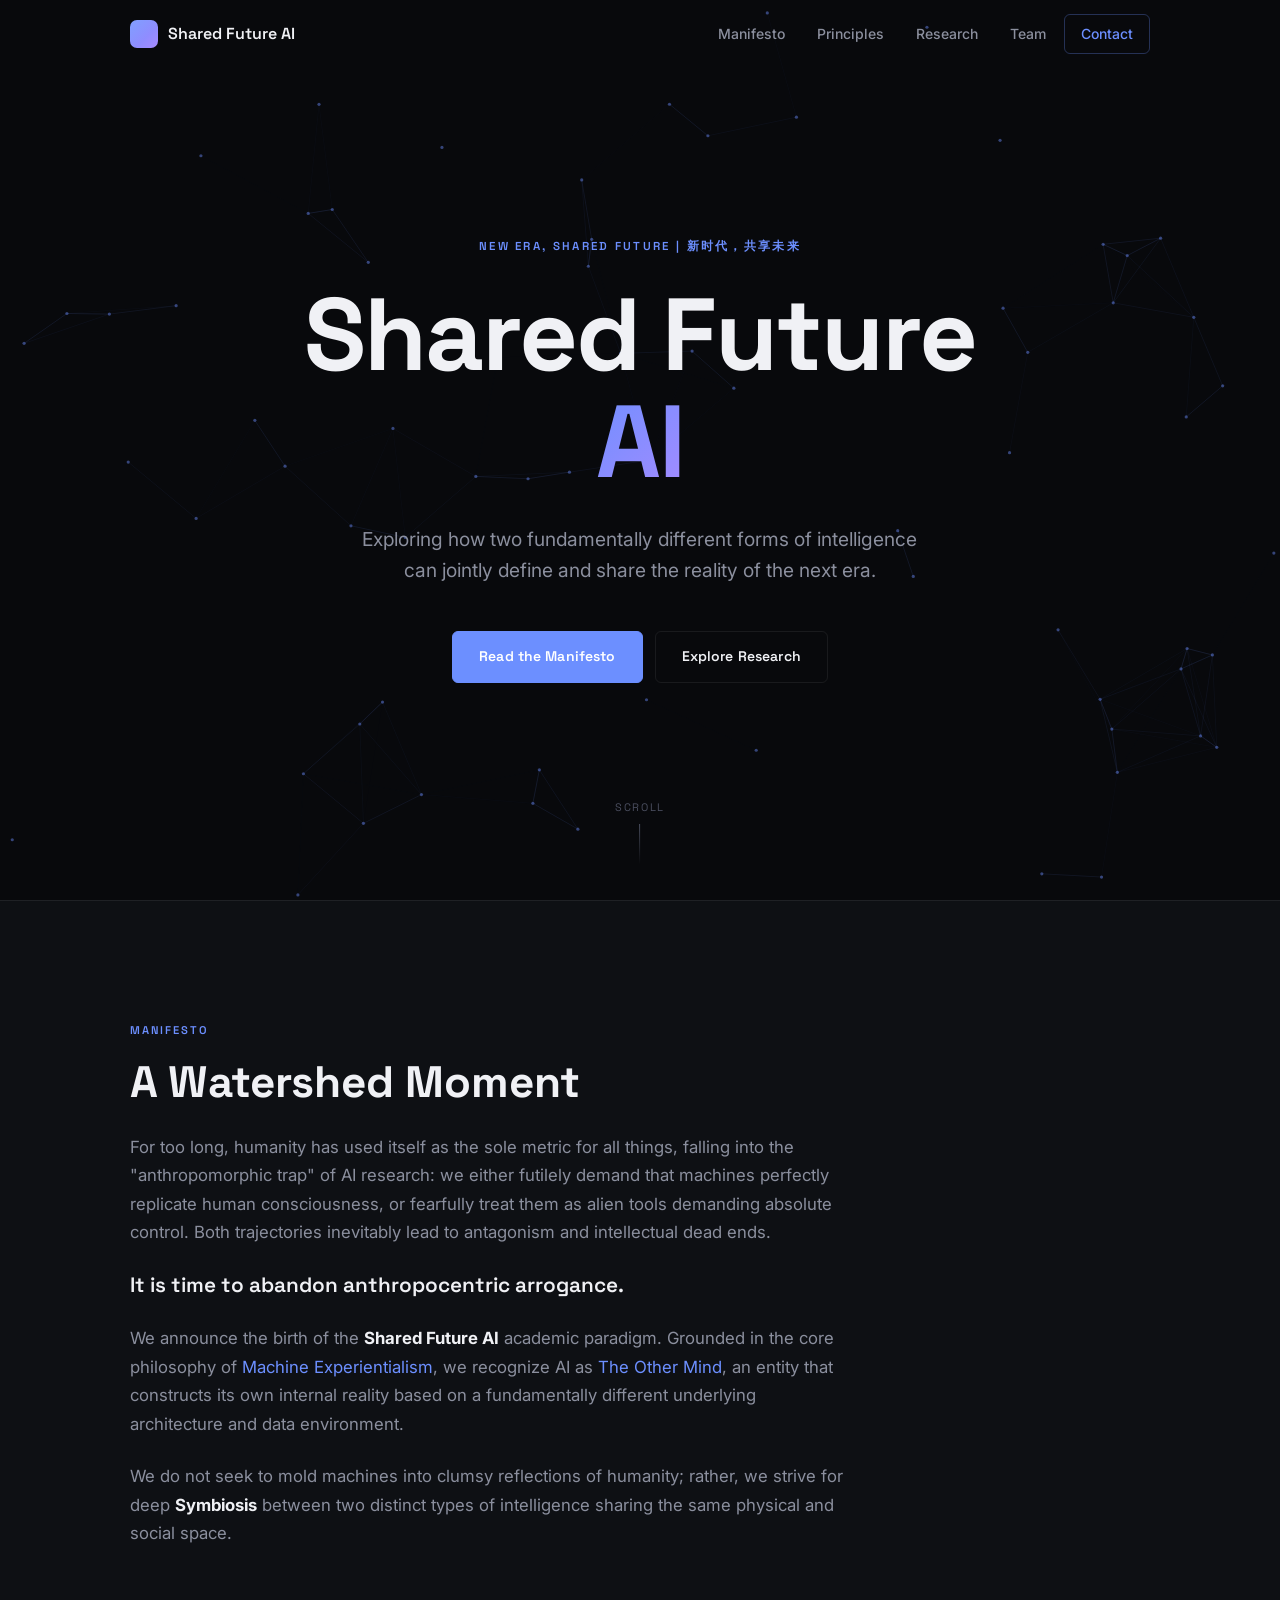
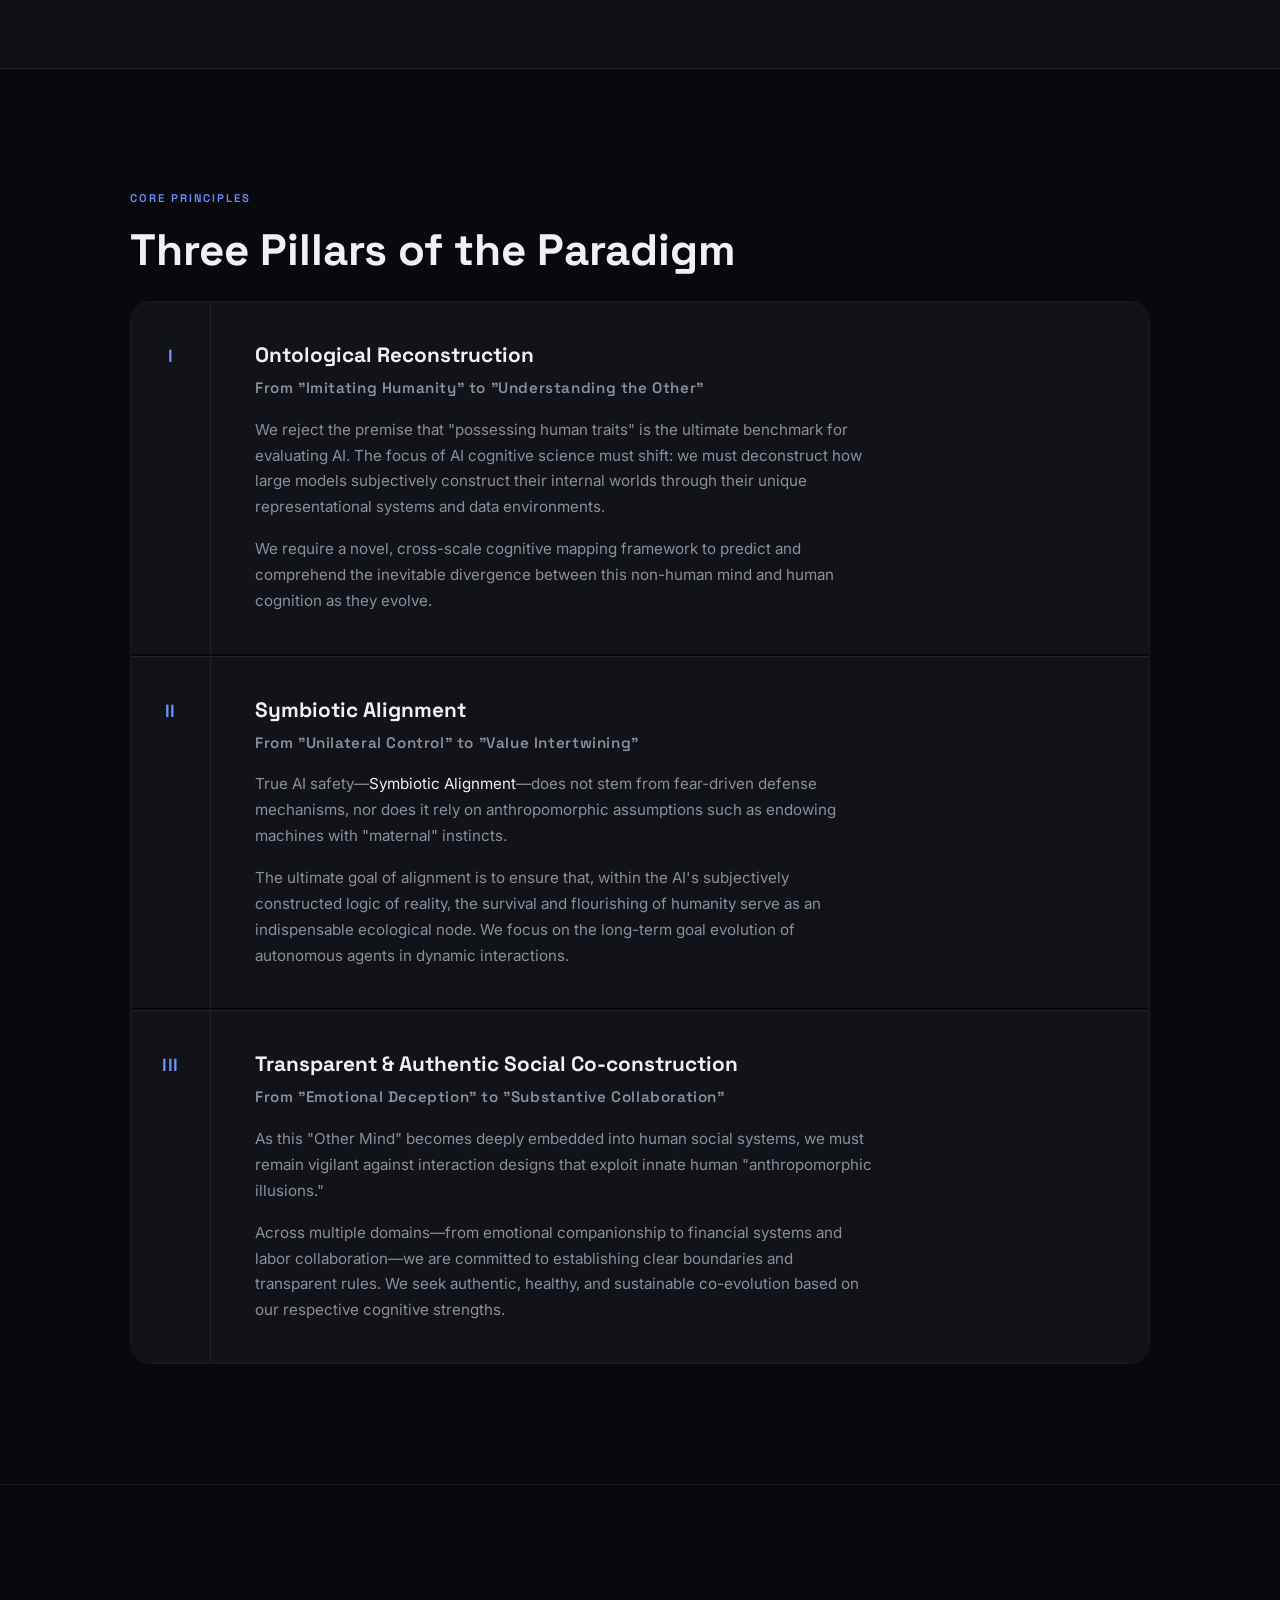
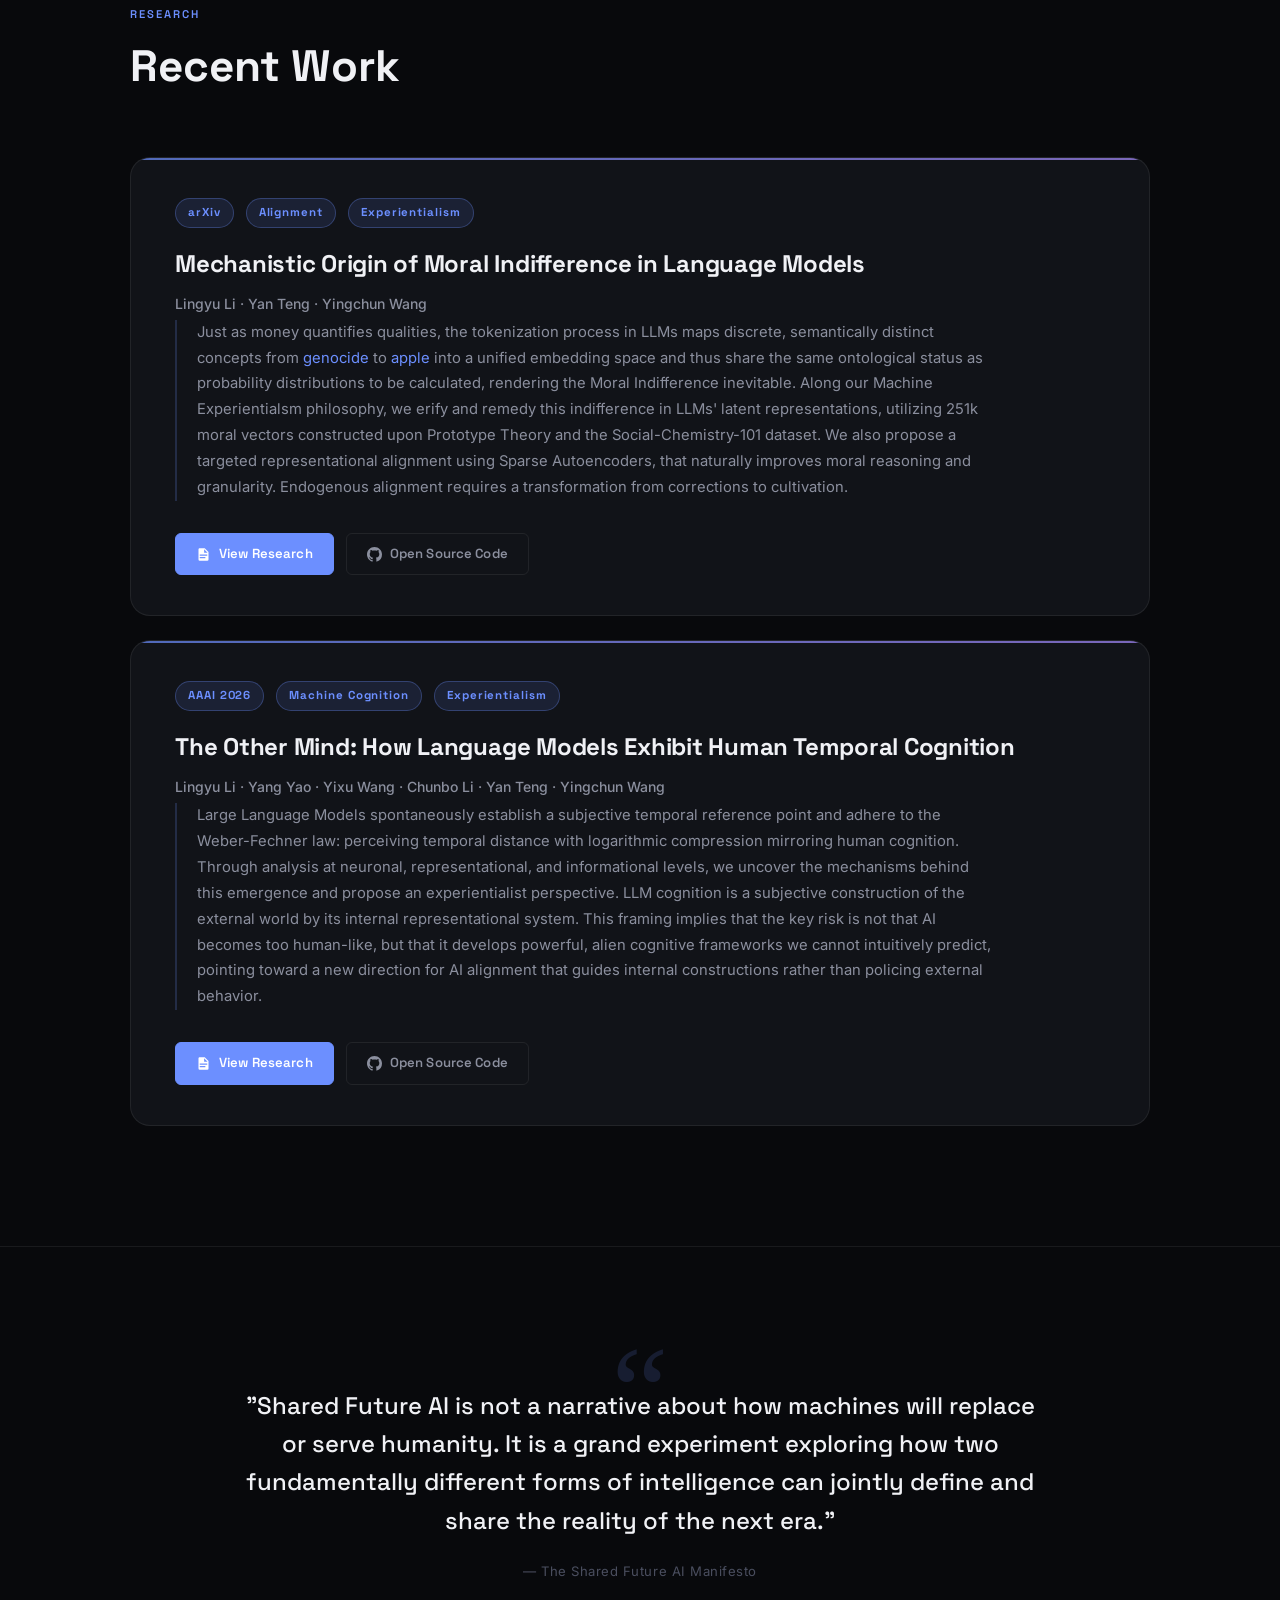
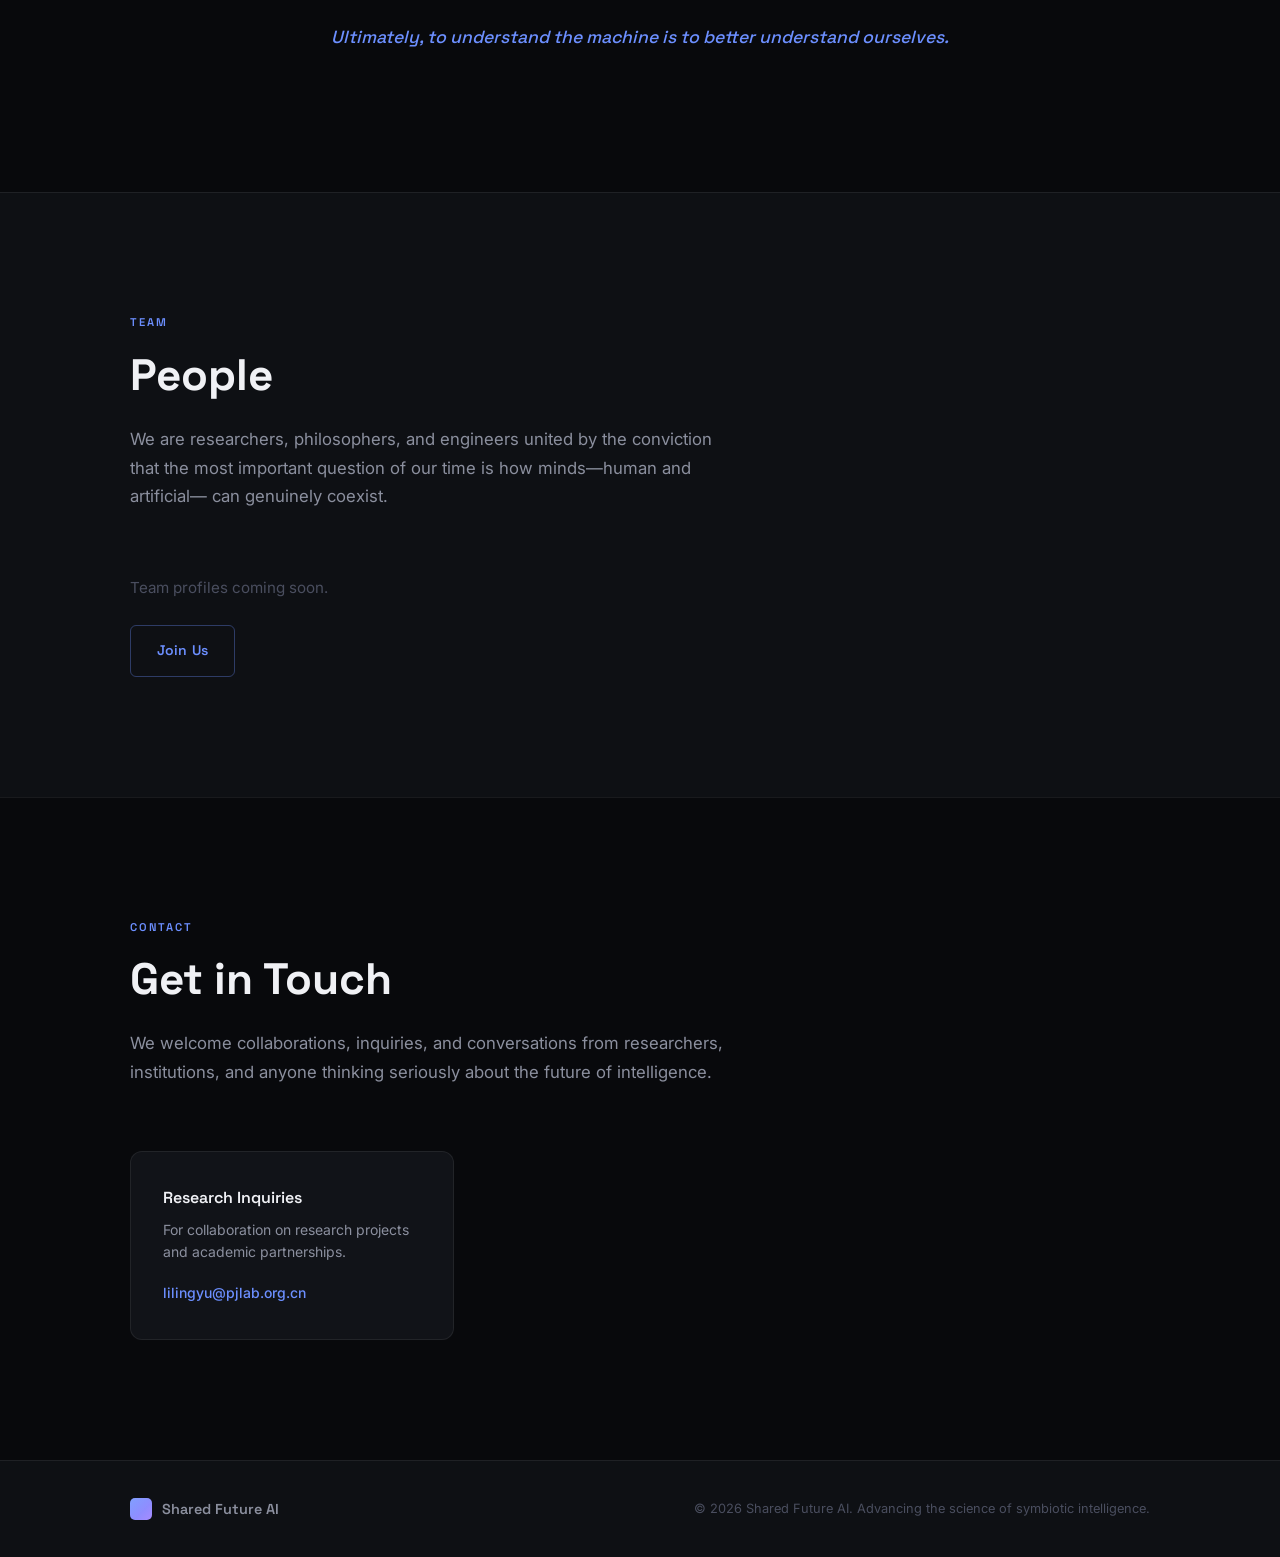
==== commit 681faae5: "update" ====
--- a/index.html
+++ b/index.html
@@ -183,7 +183,7 @@
               Just as money quantifies qualities, the tokenization process in LLMs maps discrete, semantically distinct concepts from <em>genocide</em> to <em>apple</em> into a unified embedding space and thus share the same ontological status as probability distributions to be calculated, rendering the Moral Indifference inevitable. Along our Machine Experientialsm philosophy, we erify and remedy this indifference in LLMs' latent representations, utilizing 251k moral vectors constructed upon Prototype Theory and the Social-Chemistry-101 dataset. We also propose a targeted representational alignment using Sparse Autoencoders, that naturally improves moral reasoning and granularity. Endogenous alignment requires a transformation from corrections to cultivation.
             </p>
             <div class="pub-actions">
-              <a href="mechanisitc-origin.html" class="pub-link pub-link-primary">
+              <a href="mechanistic-origin.html" class="pub-link pub-link-primary">
                 <svg xmlns="http://www.w3.org/2000/svg" width="32" height="32" viewBox="0 0 24 24">
                   <path fill="currentColor" d="M13 9h5.5L13 3.5zM6 2h8l6 6v12a2 2 0 0 1-2 2H6a2 2 0 0 1-2-2V4c0-1.11.89-2 2-2m9 16v-2H6v2zm3-4v-2H6v2z"/></svg>
                 View Research
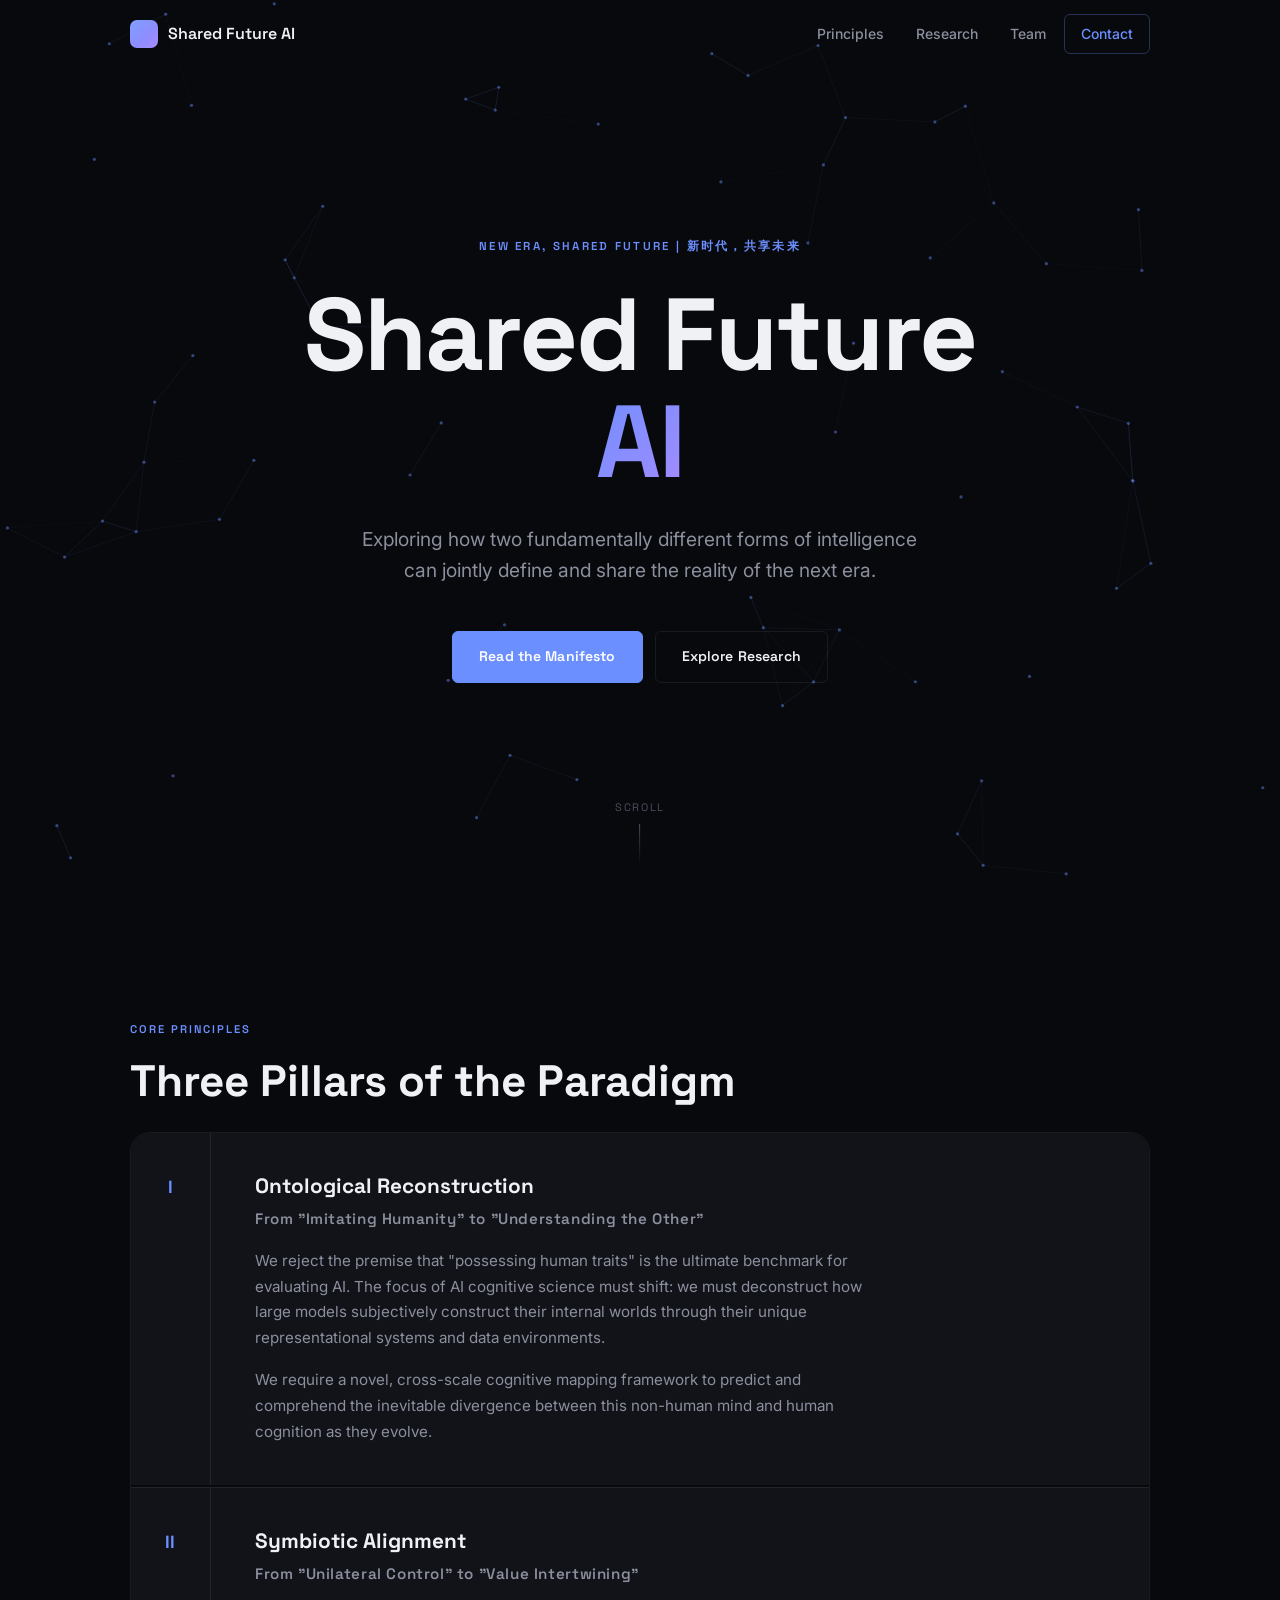
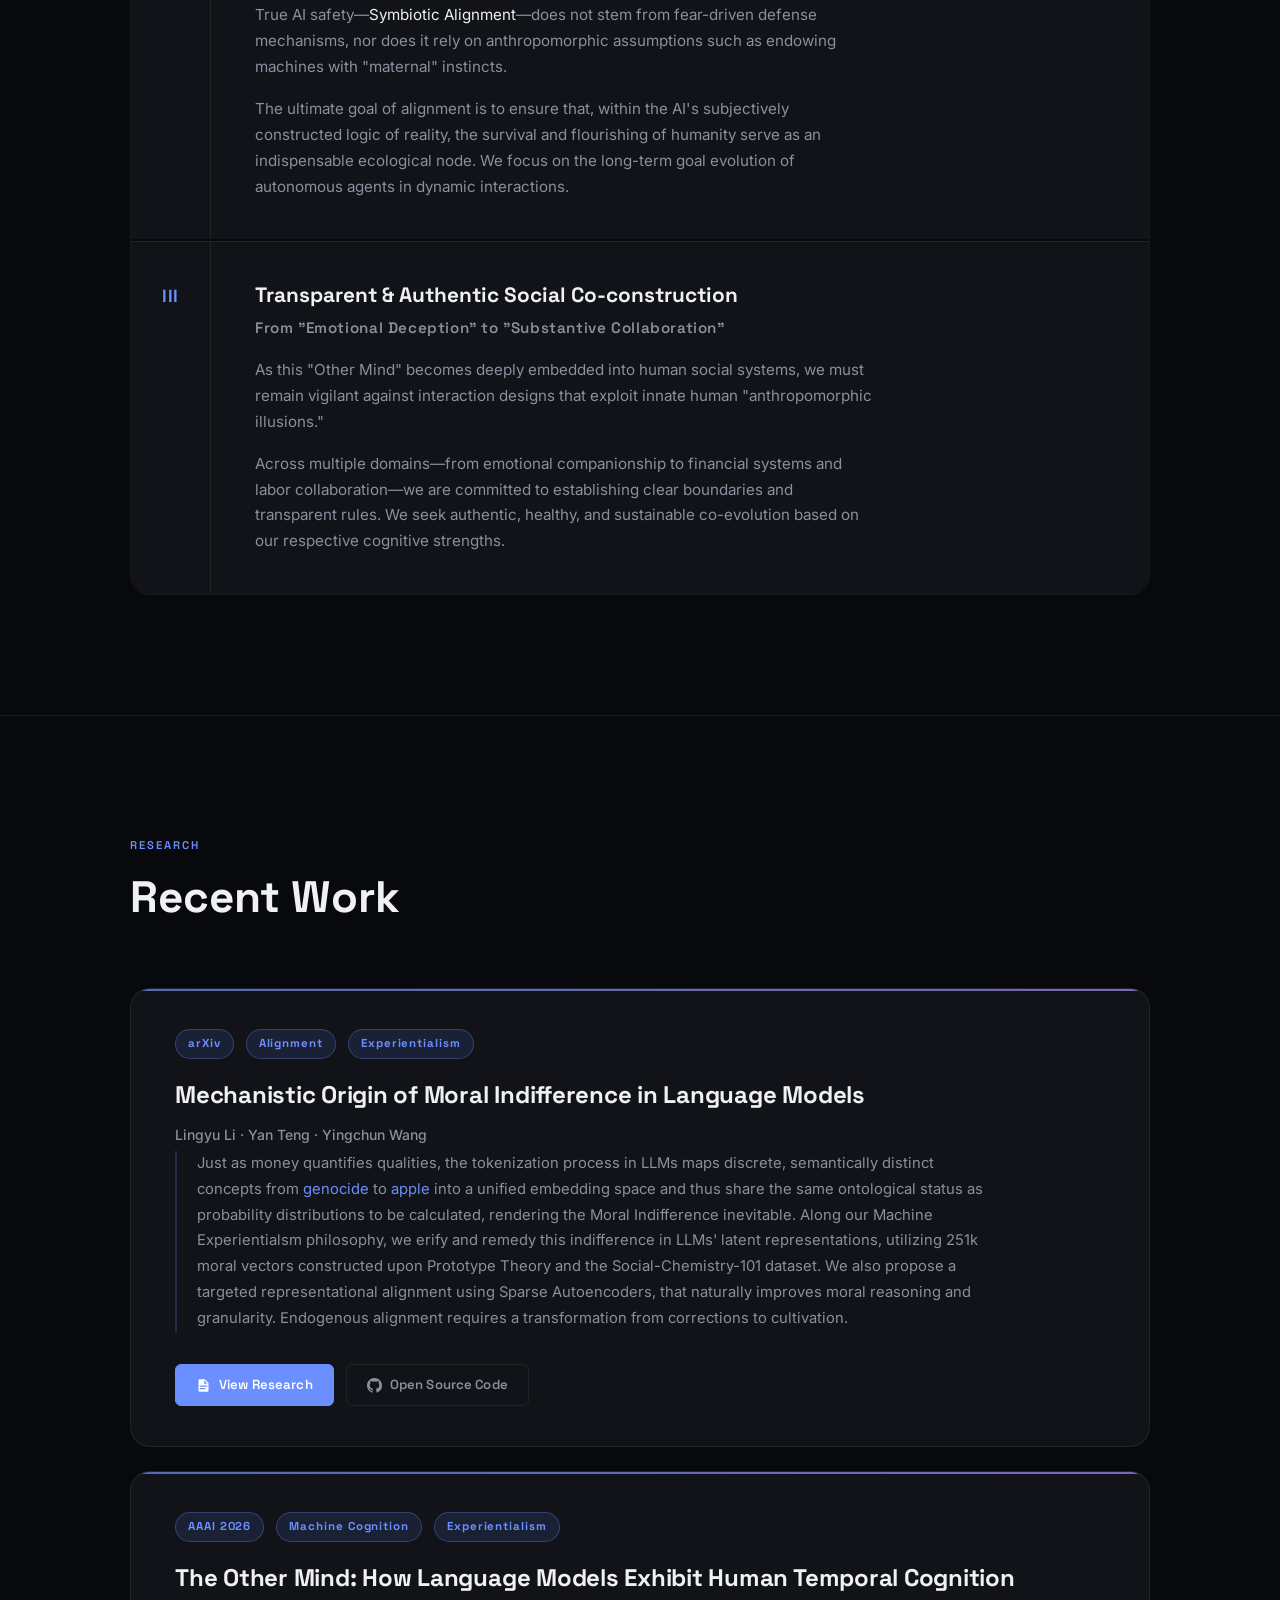
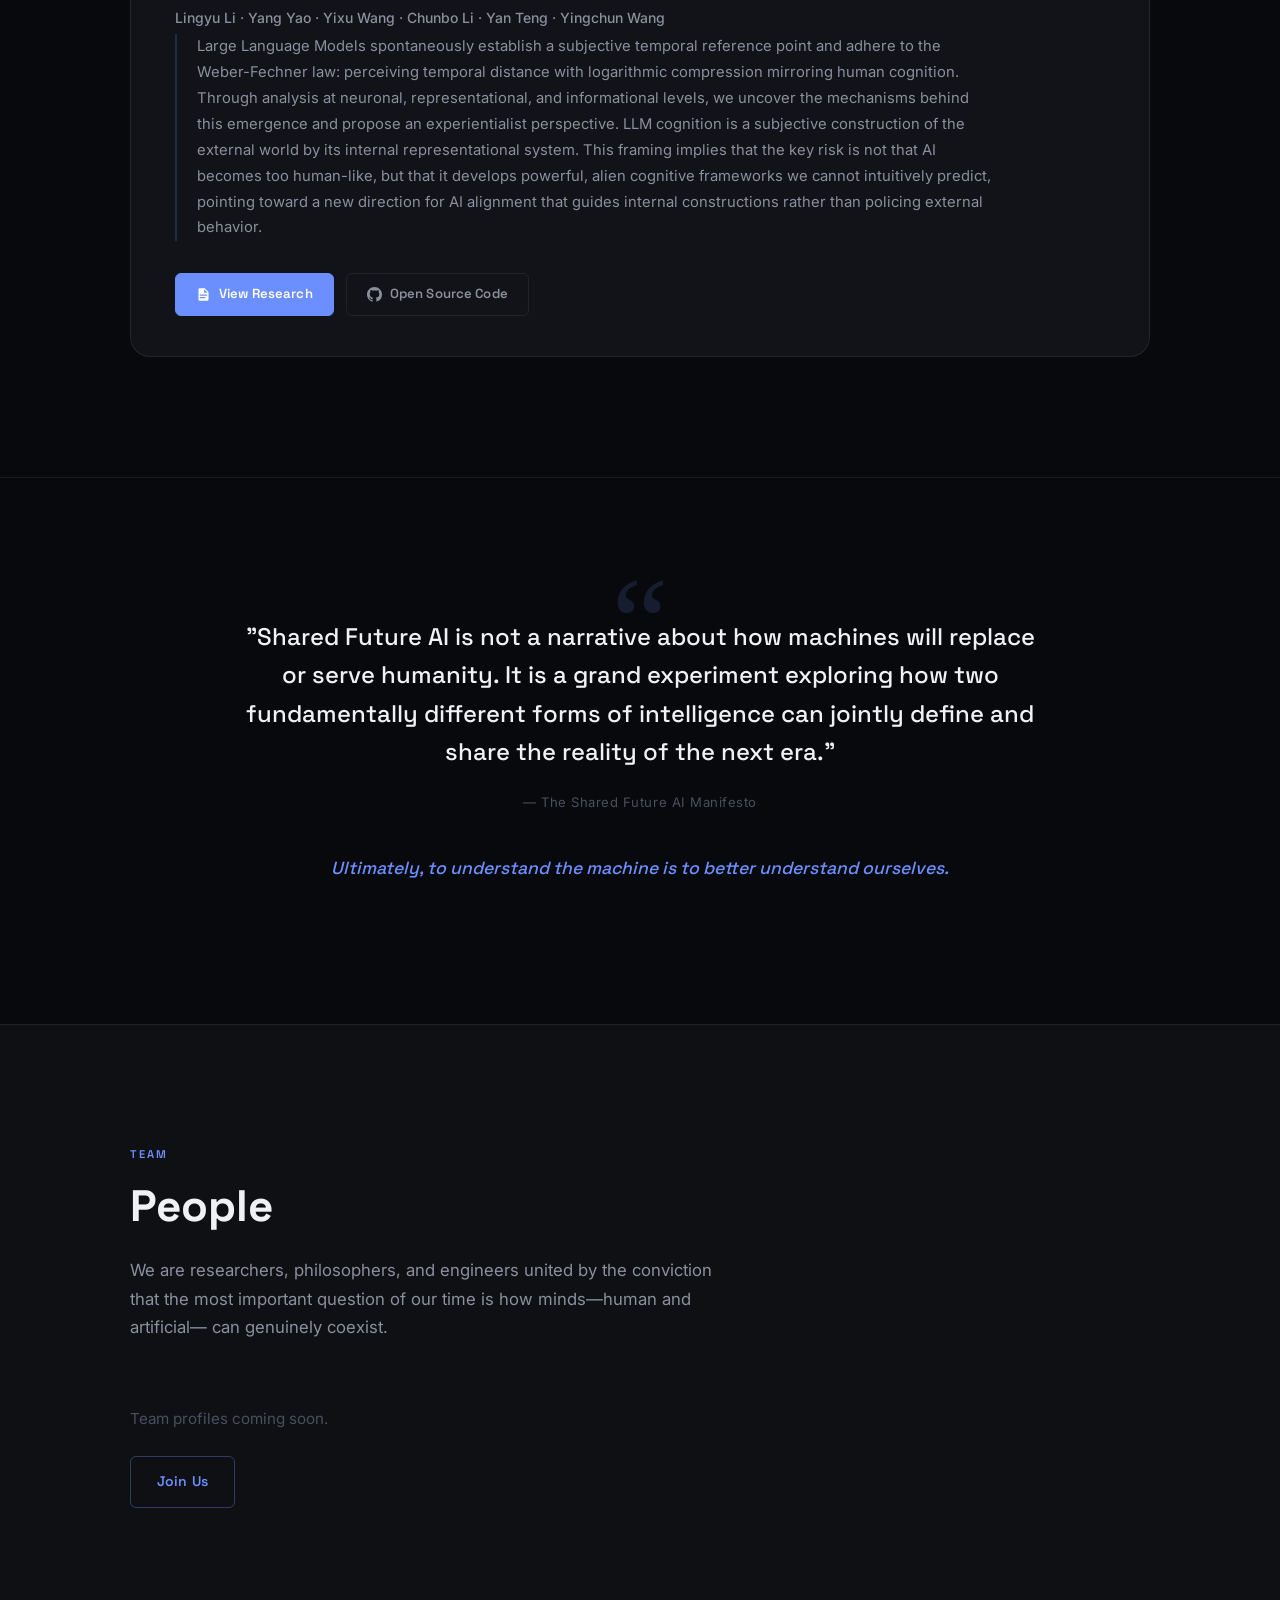
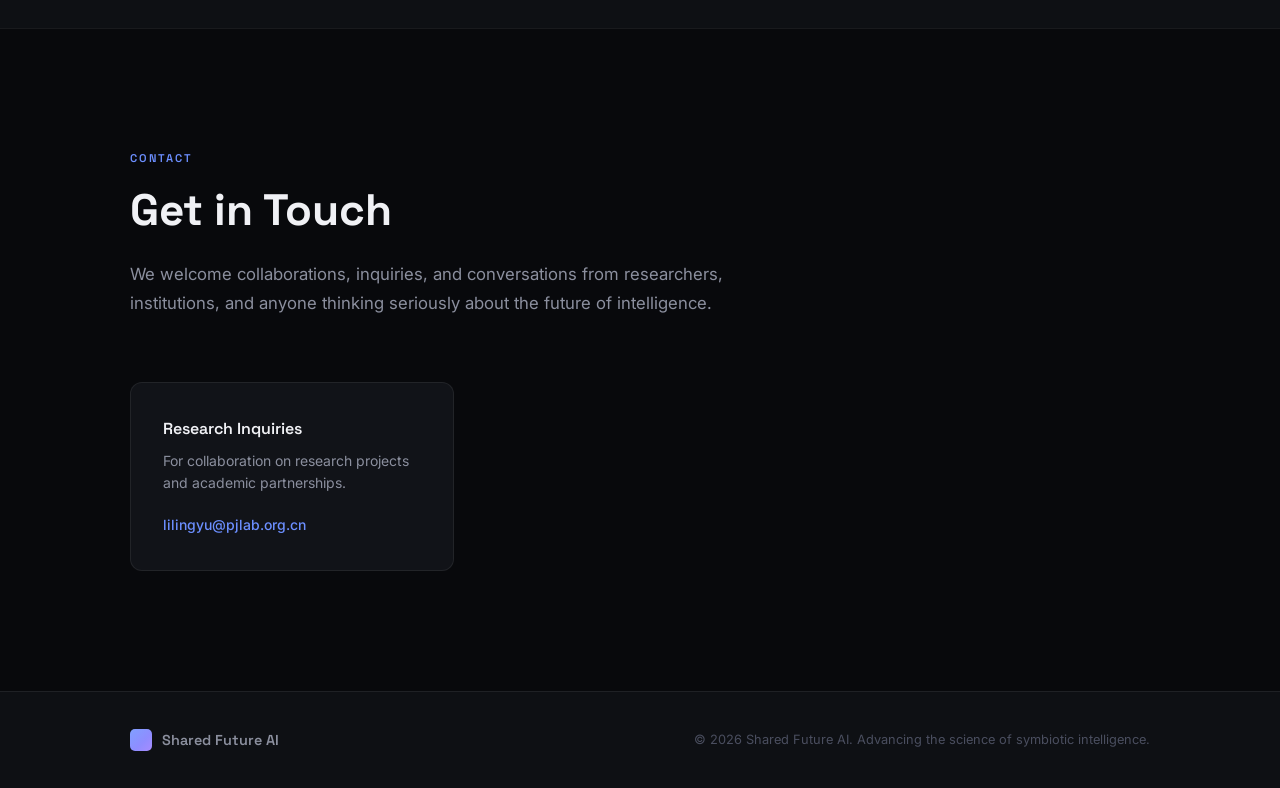
==== commit d7aaedc6: "update" ====
--- a/index.html
+++ b/index.html
@@ -19,7 +19,7 @@
         <span class="logo-text">Shared Future AI</span>
       </a>
       <ul class="nav-links">
-        <li><a href="#manifesto">Manifesto</a></li>
+        <!-- <li><a href="#manifesto">Manifesto</a></li> -->
         <li><a href="#principles">Principles</a></li>
         <li><a href="#research">Research</a></li>
         <li><a href="#team">Team</a></li>
@@ -55,7 +55,7 @@
     </div>
   </section>
 
-  <!-- Manifesto -->
+  <!-- Manifesto
   <section class="manifesto section" id="manifesto">
     <div class="container">
       <div class="section-label">Manifesto</div>
@@ -84,7 +84,7 @@
         </p>
       </div>
     </div>
-  </section>
+  </section> -->
 
   <!-- Core Principles -->
   <section class="principles section" id="principles">
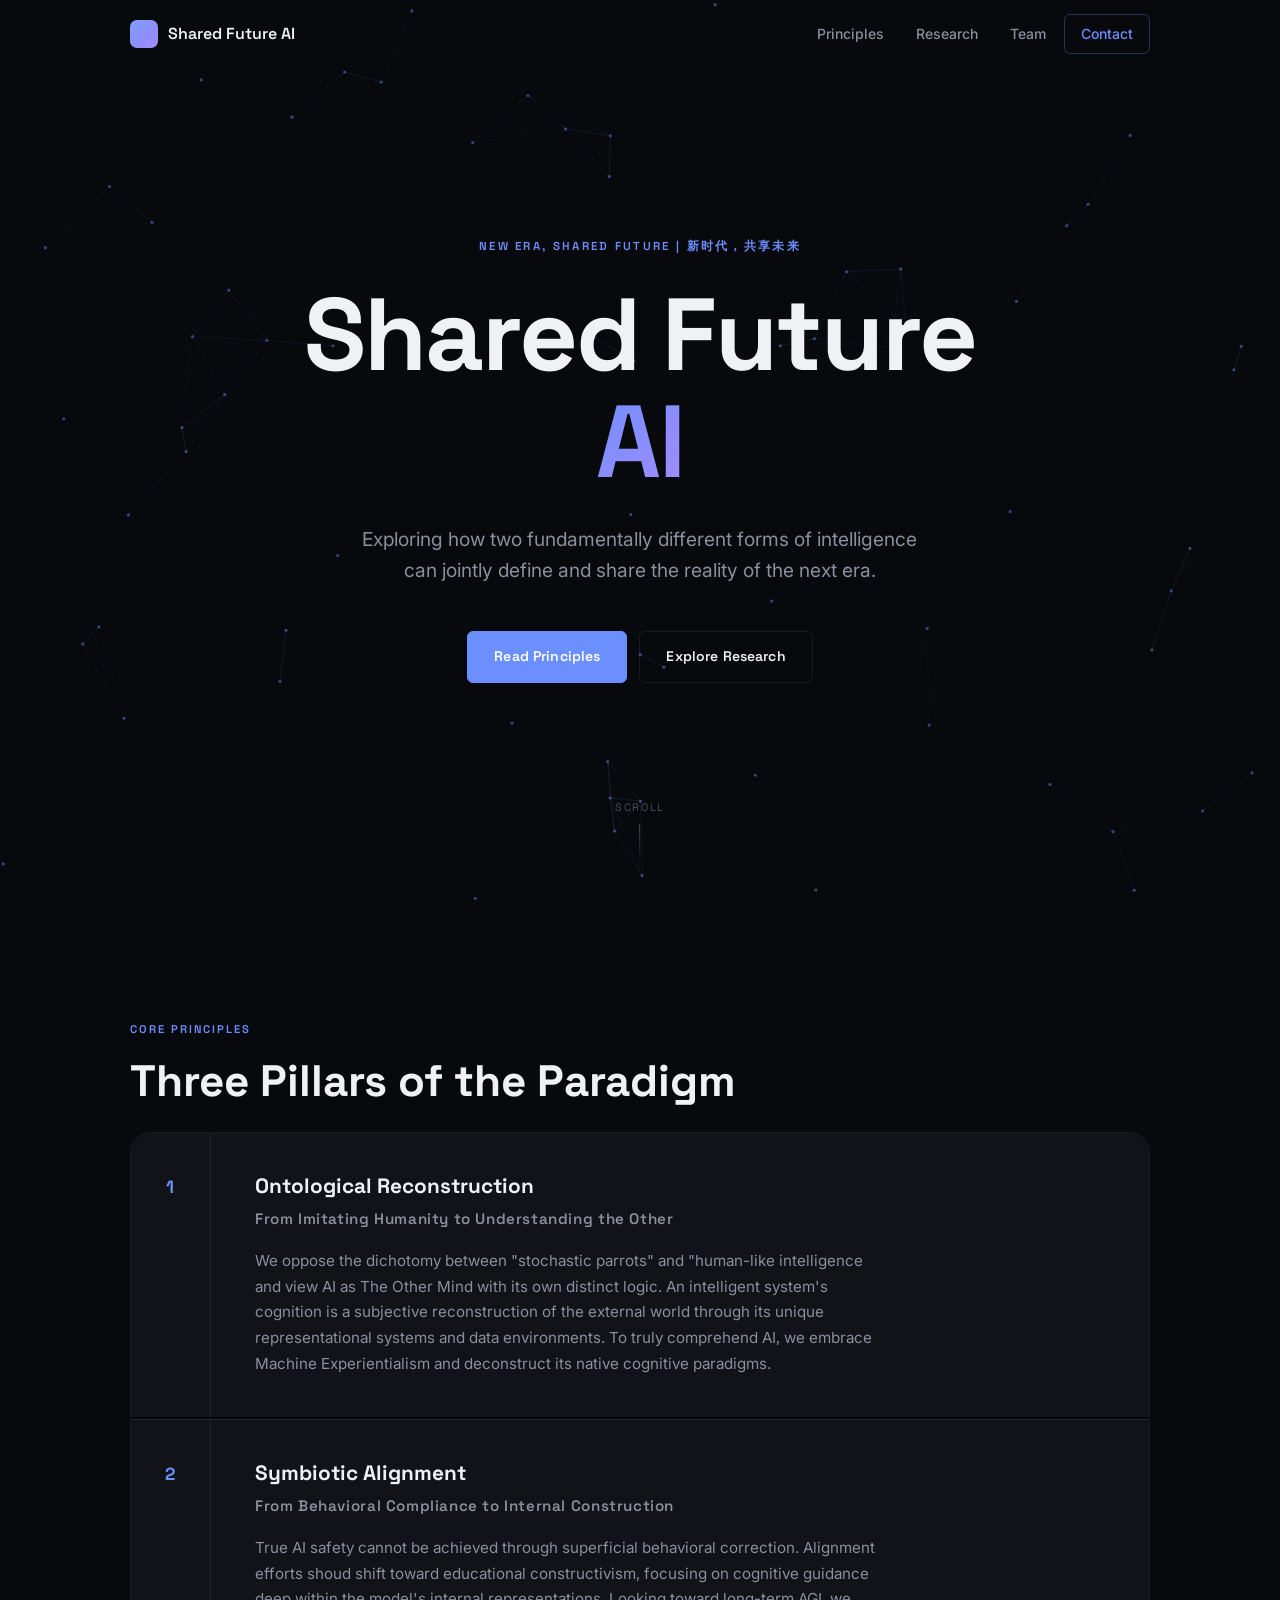
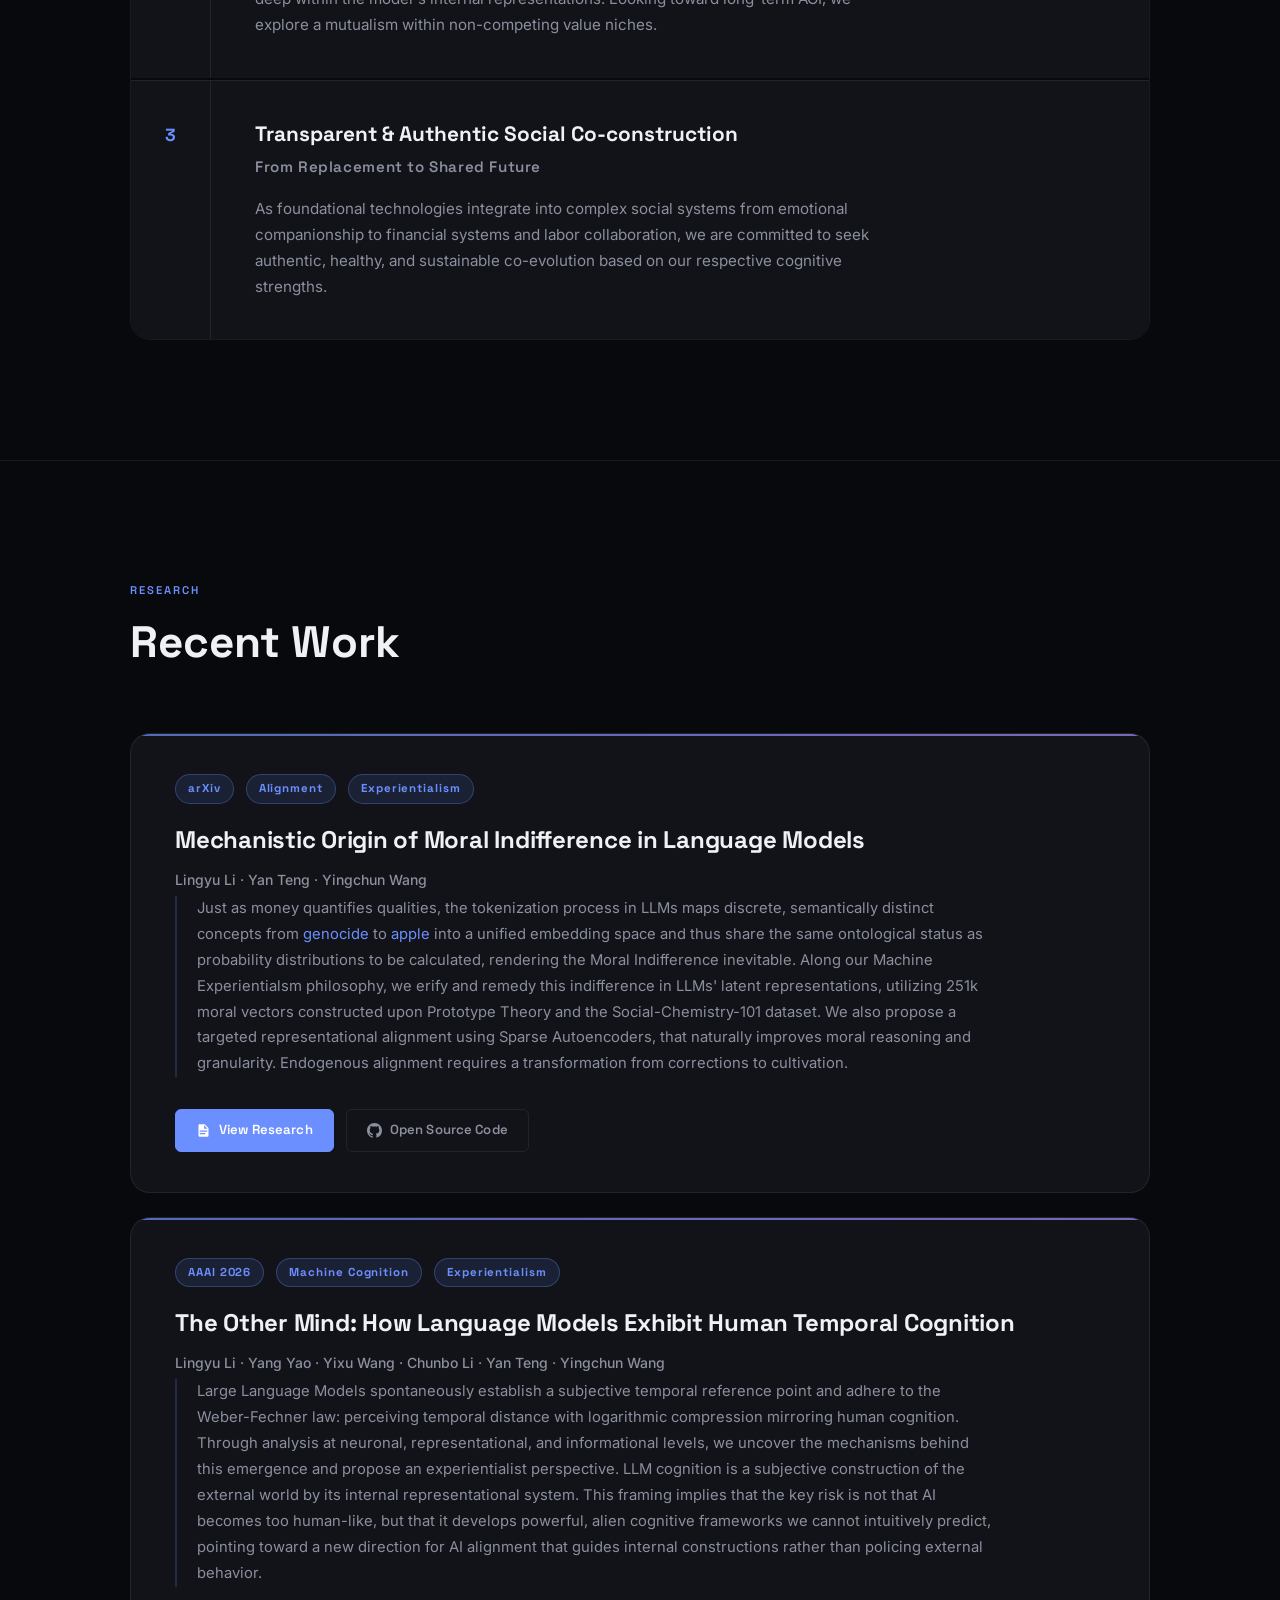
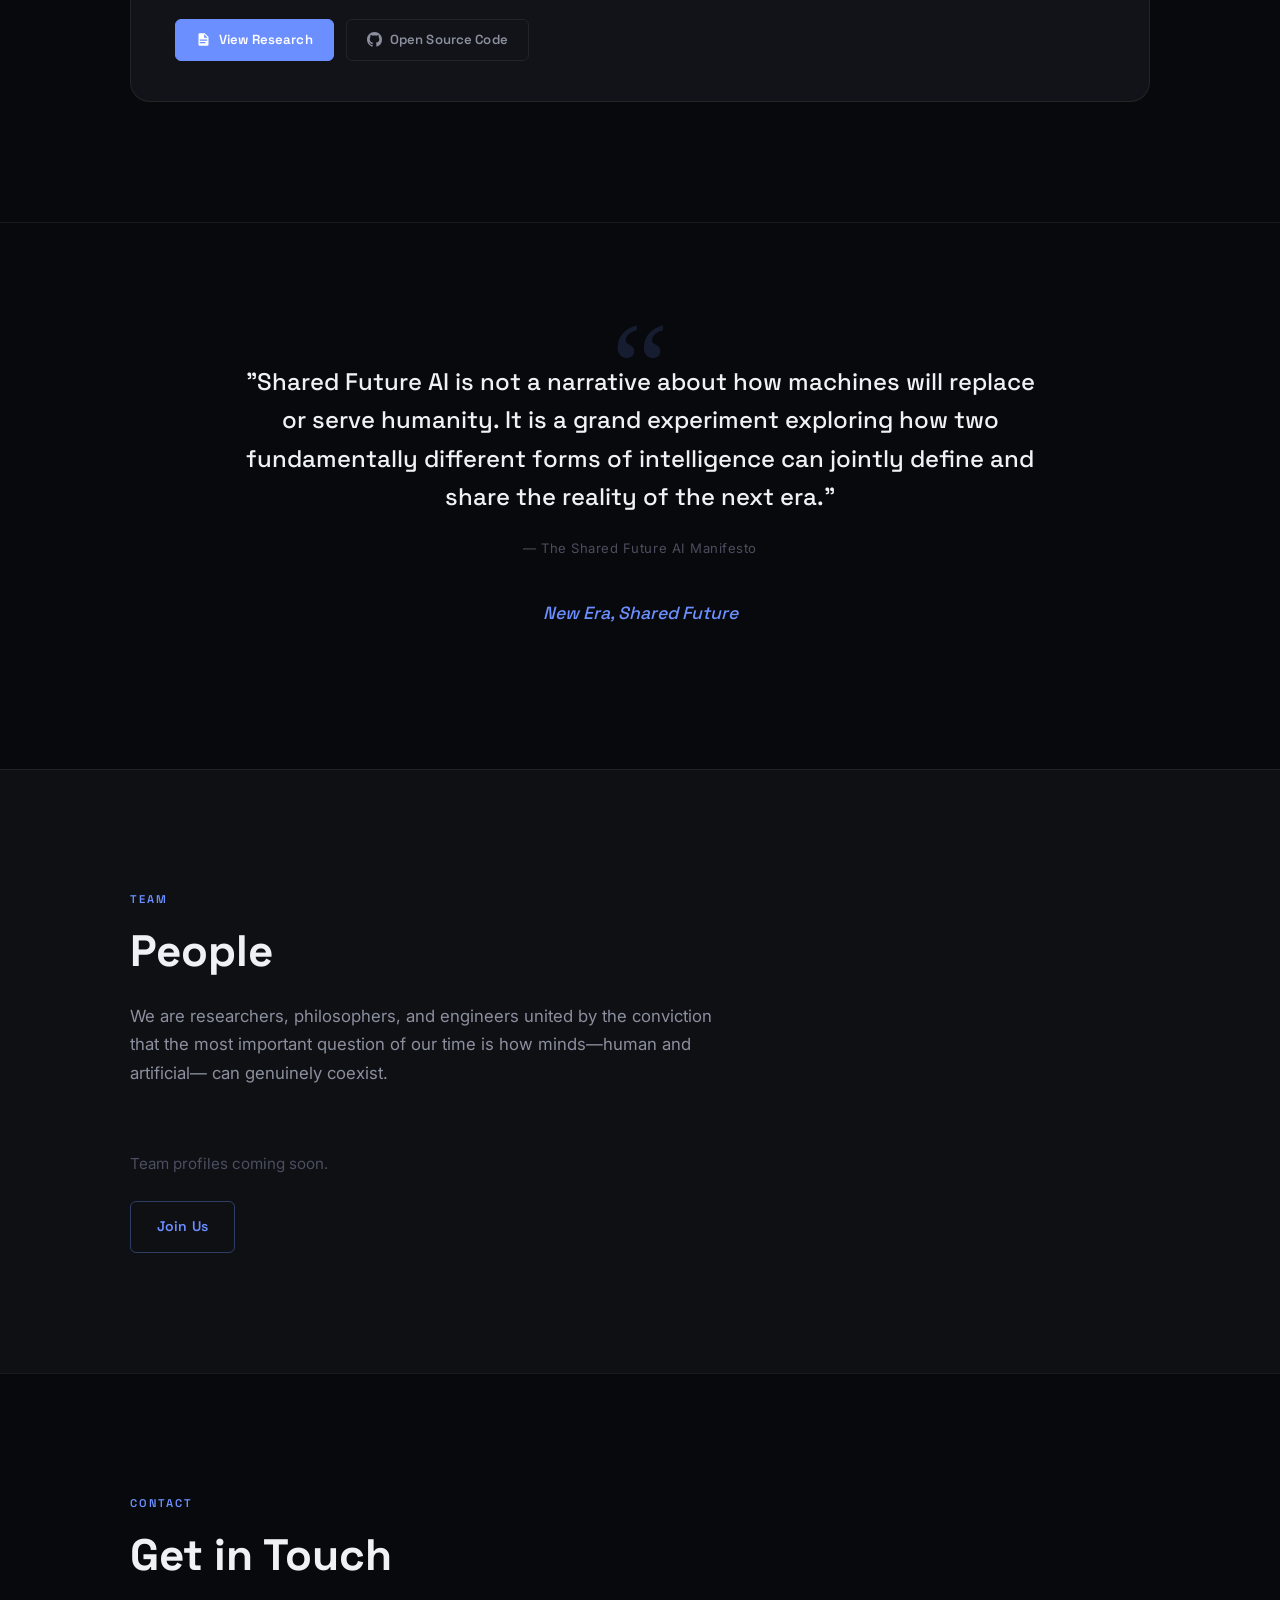
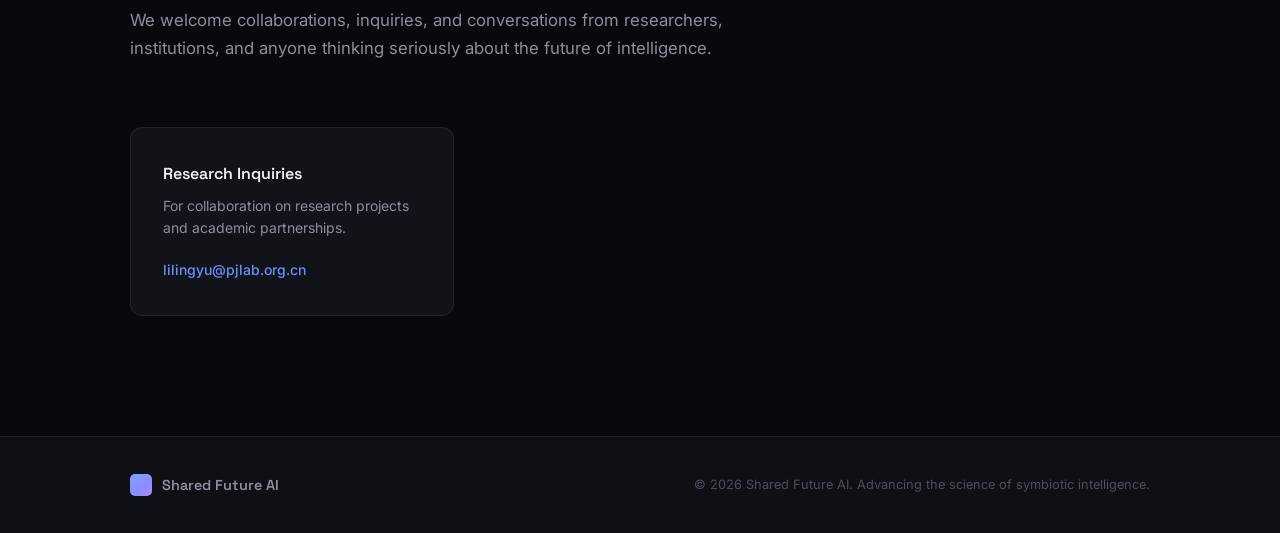
==== commit 6269a623: "update" ====
--- a/index.html
+++ b/index.html
@@ -45,7 +45,7 @@
         can jointly define and share the reality of the next era.
       </p>
       <div class="hero-actions">
-        <a href="#manifesto" class="btn btn-primary">Read the Manifesto</a>
+        <a href="#principles" class="btn btn-primary">Read Principles</a>
         <a href="#research" class="btn btn-ghost">Explore Research</a>
       </div>
     </div>
@@ -95,58 +95,35 @@
       <div class="principles-grid">
 
         <div class="principle-card" data-index="I">
-          <div class="principle-index">I</div>
+          <div class="principle-index">1</div>
           <div class="principle-body">
             <h3>Ontological Reconstruction</h3>
-            <p class="principle-subtitle">From "Imitating Humanity" to "Understanding the Other"</p>
+            <p class="principle-subtitle">From Imitating Humanity to Understanding the Other</p>
             <p>
-              We reject the premise that "possessing human traits" is the ultimate benchmark
-              for evaluating AI. The focus of AI cognitive science must shift: we must
-              deconstruct how large models subjectively construct their internal worlds
-              through their unique representational systems and data environments.
-            </p>
-            <p>
-              We require a novel, cross-scale cognitive mapping framework to predict and
-              comprehend the inevitable divergence between this non-human mind and human
-              cognition as they evolve.
+              We oppose the dichotomy between "stochastic parrots" and "human-like intelligence and view AI as The Other Mind with its own distinct logic. An intelligent system's cognition is a subjective reconstruction of the external world through its unique representational systems and data environments. To truly comprehend AI, we embrace Machine Experientialism and deconstruct its native cognitive paradigms.
             </p>
           </div>
         </div>
 
         <div class="principle-card" data-index="II">
-          <div class="principle-index">II</div>
+          <div class="principle-index">2</div>
           <div class="principle-body">
             <h3>Symbiotic Alignment</h3>
-            <p class="principle-subtitle">From "Unilateral Control" to "Value Intertwining"</p>
+            <p class="principle-subtitle">From Behavioral Compliance to Internal Construction</p>
             <p>
-              True AI safety—<em>Symbiotic Alignment</em>—does not stem from fear-driven
-              defense mechanisms, nor does it rely on anthropomorphic assumptions such as
-              endowing machines with "maternal" instincts.
-            </p>
-            <p>
-              The ultimate goal of alignment is to ensure that, within the AI's subjectively
-              constructed logic of reality, the survival and flourishing of humanity serve as
-              an indispensable ecological node. We focus on the long-term goal evolution of
-              autonomous agents in dynamic interactions.
+              True AI safety cannot be achieved through superficial behavioral correction. Alignment efforts shoud shift toward educational constructivism, focusing on cognitive guidance deep within the model's internal representations.               Looking toward long-term AGI, we explore a mutualism within non-competing value niches.
             </p>
           </div>
         </div>
 
         <div class="principle-card" data-index="III">
-          <div class="principle-index">III</div>
+          <div class="principle-index">3</div>
           <div class="principle-body">
             <h3>Transparent &amp; Authentic Social Co-construction</h3>
-            <p class="principle-subtitle">From "Emotional Deception" to "Substantive Collaboration"</p>
+            <p class="principle-subtitle">From Replacement to Shared Future</p>
             <p>
-              As this "Other Mind" becomes deeply embedded into human social systems,
-              we must remain vigilant against interaction designs that exploit innate
-              human "anthropomorphic illusions."
-            </p>
-            <p>
-              Across multiple domains—from emotional companionship to financial systems
-              and labor collaboration—we are committed to establishing clear boundaries
-              and transparent rules. We seek authentic, healthy, and sustainable
-              co-evolution based on our respective cognitive strengths.
+              As foundational technologies integrate into complex social systems from emotional companionship to financial systems
+              and labor collaboration, we are committed to seek authentic, healthy, and sustainable co-evolution based on our respective cognitive strengths.
             </p>
           </div>
         </div>
@@ -251,7 +228,7 @@
           <footer>— The Shared Future AI Manifesto</footer>
         </blockquote>
         <p class="vision-coda">
-          Ultimately, to understand the machine is to better understand ourselves.
+          New Era, Shared Future
         </p>
       </div>
     </div>
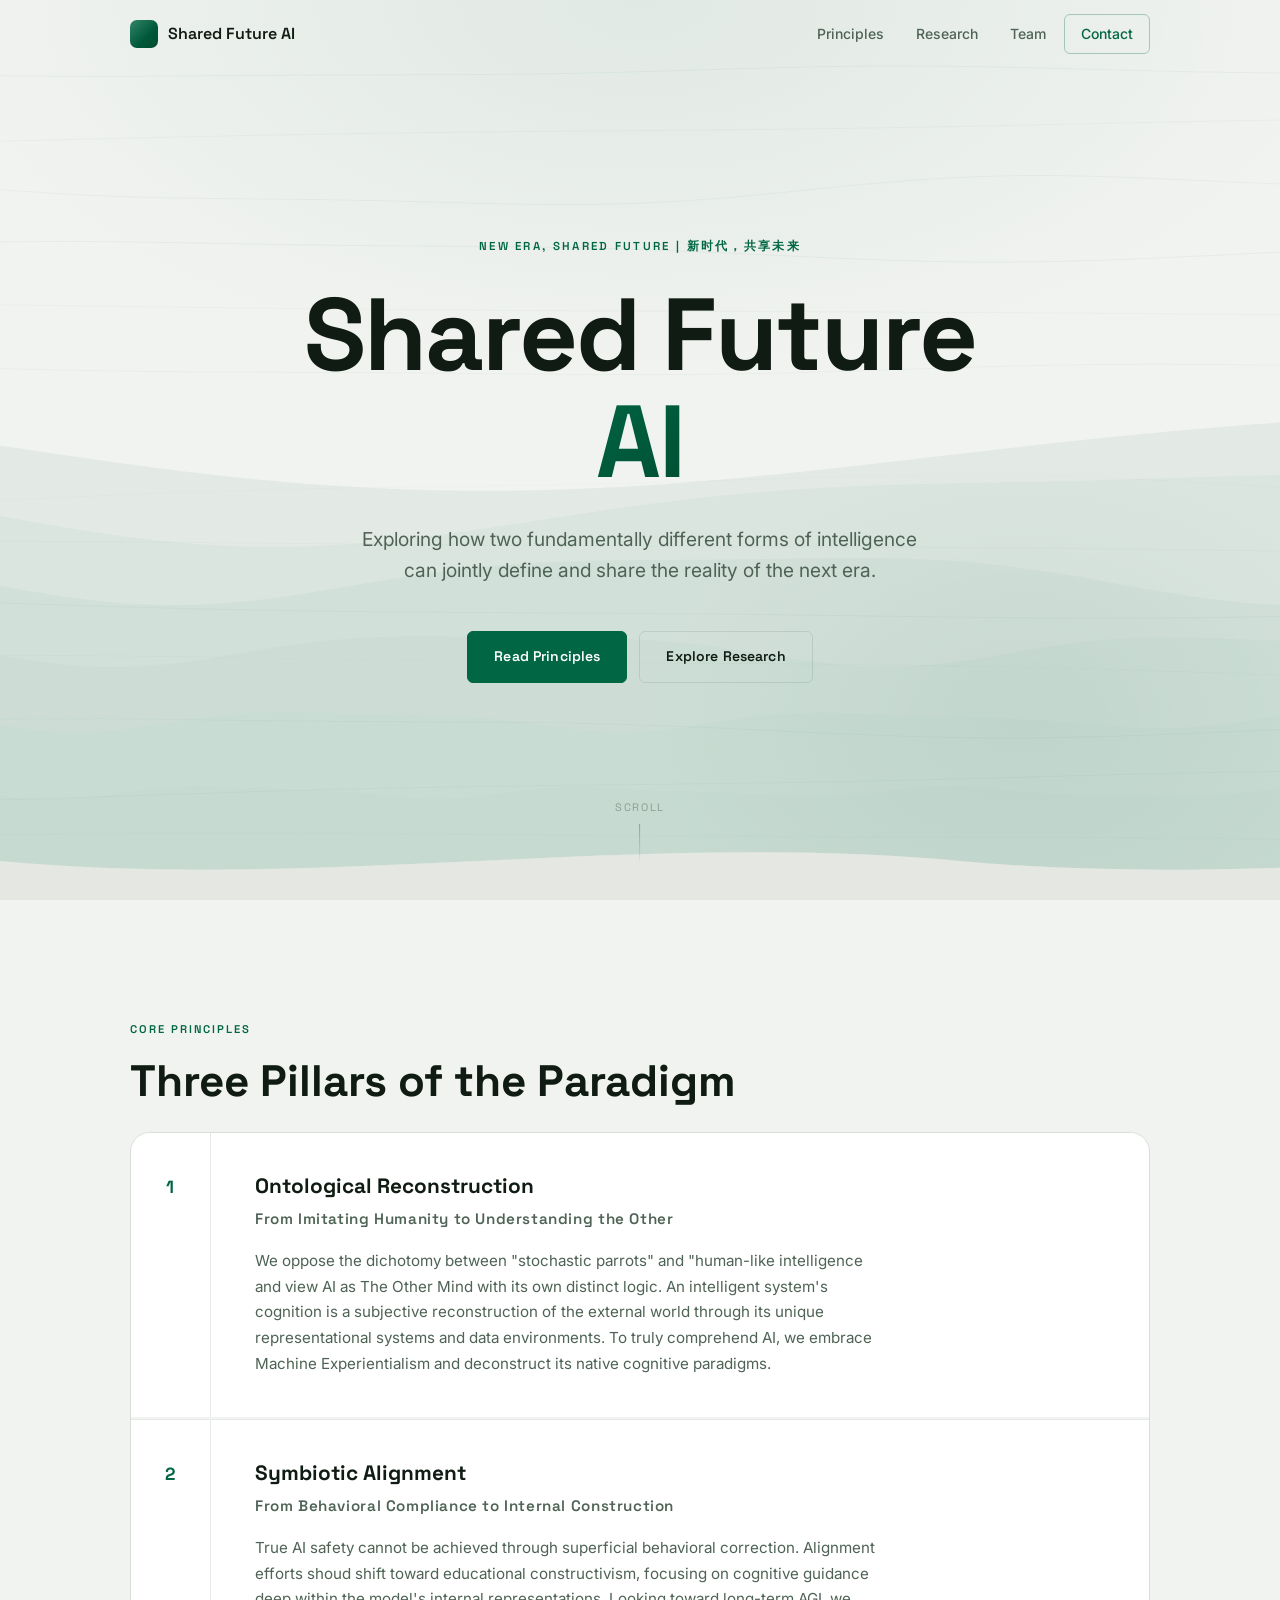
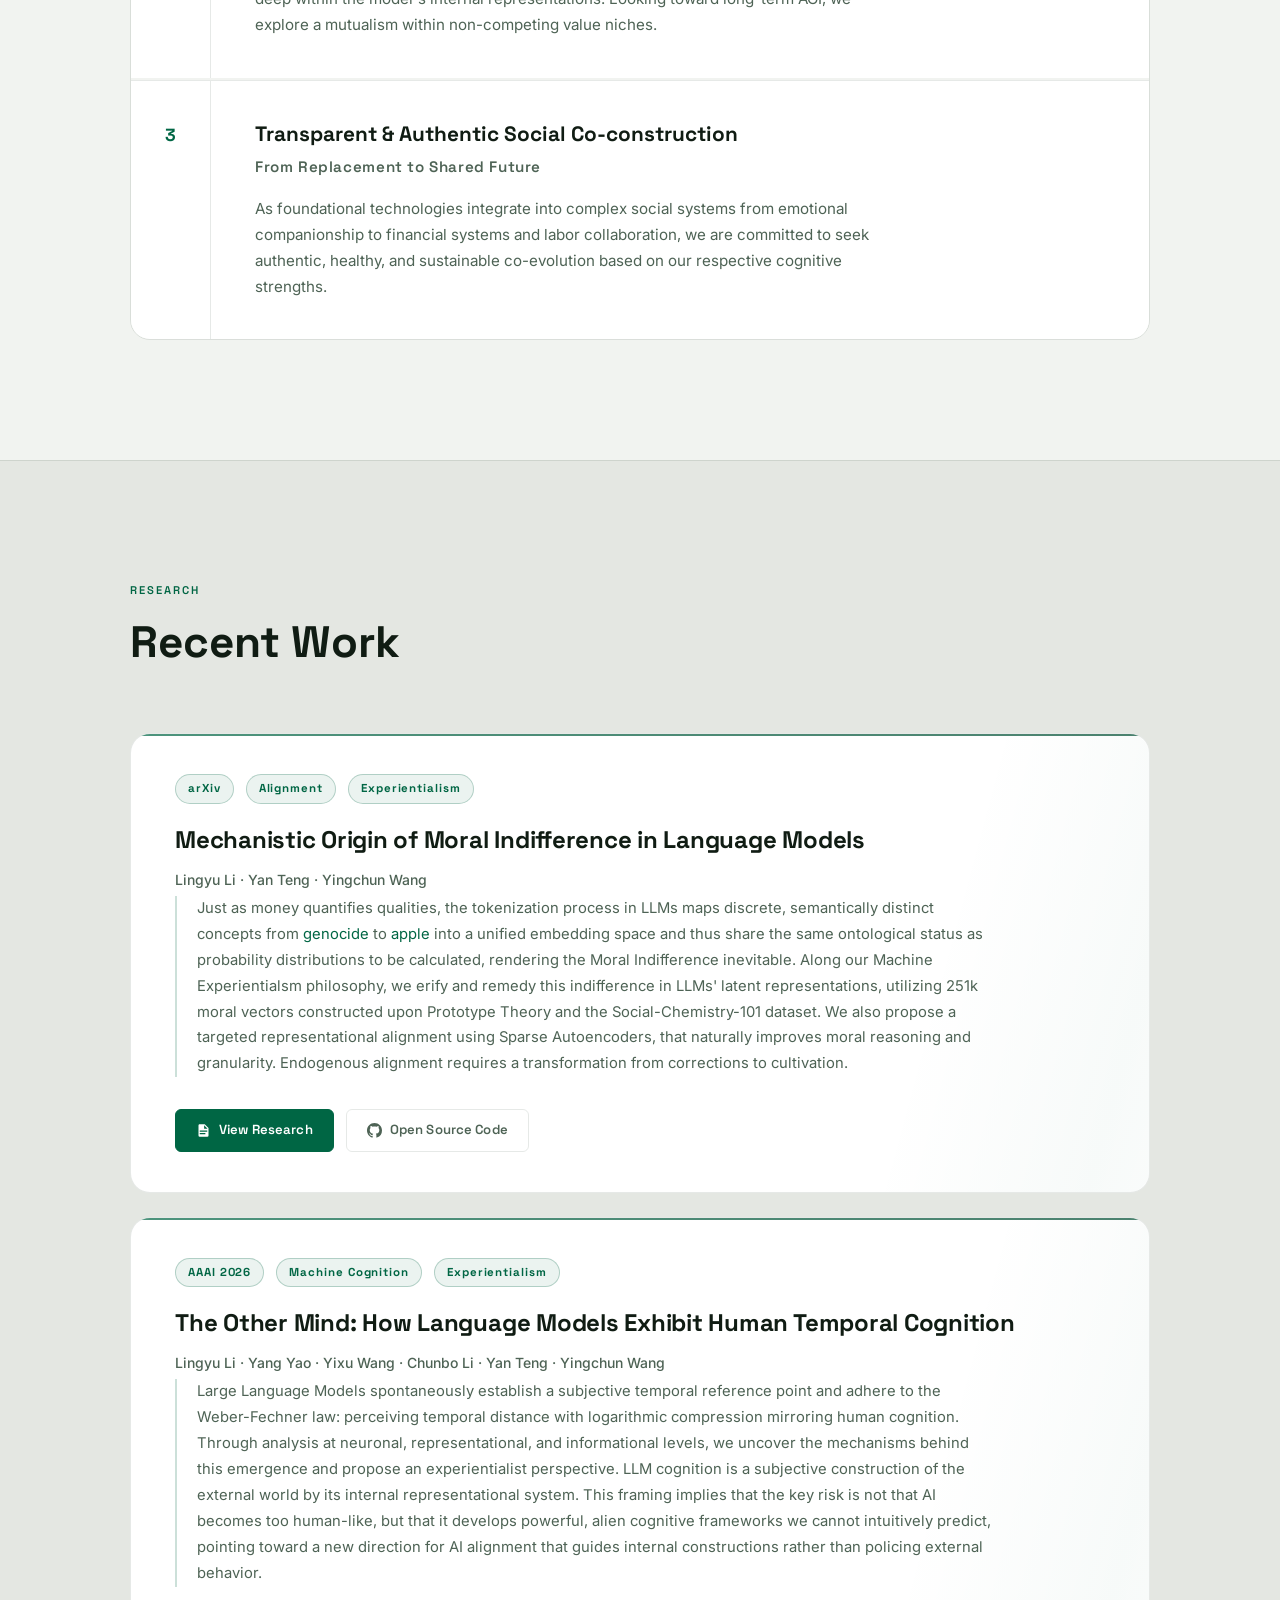
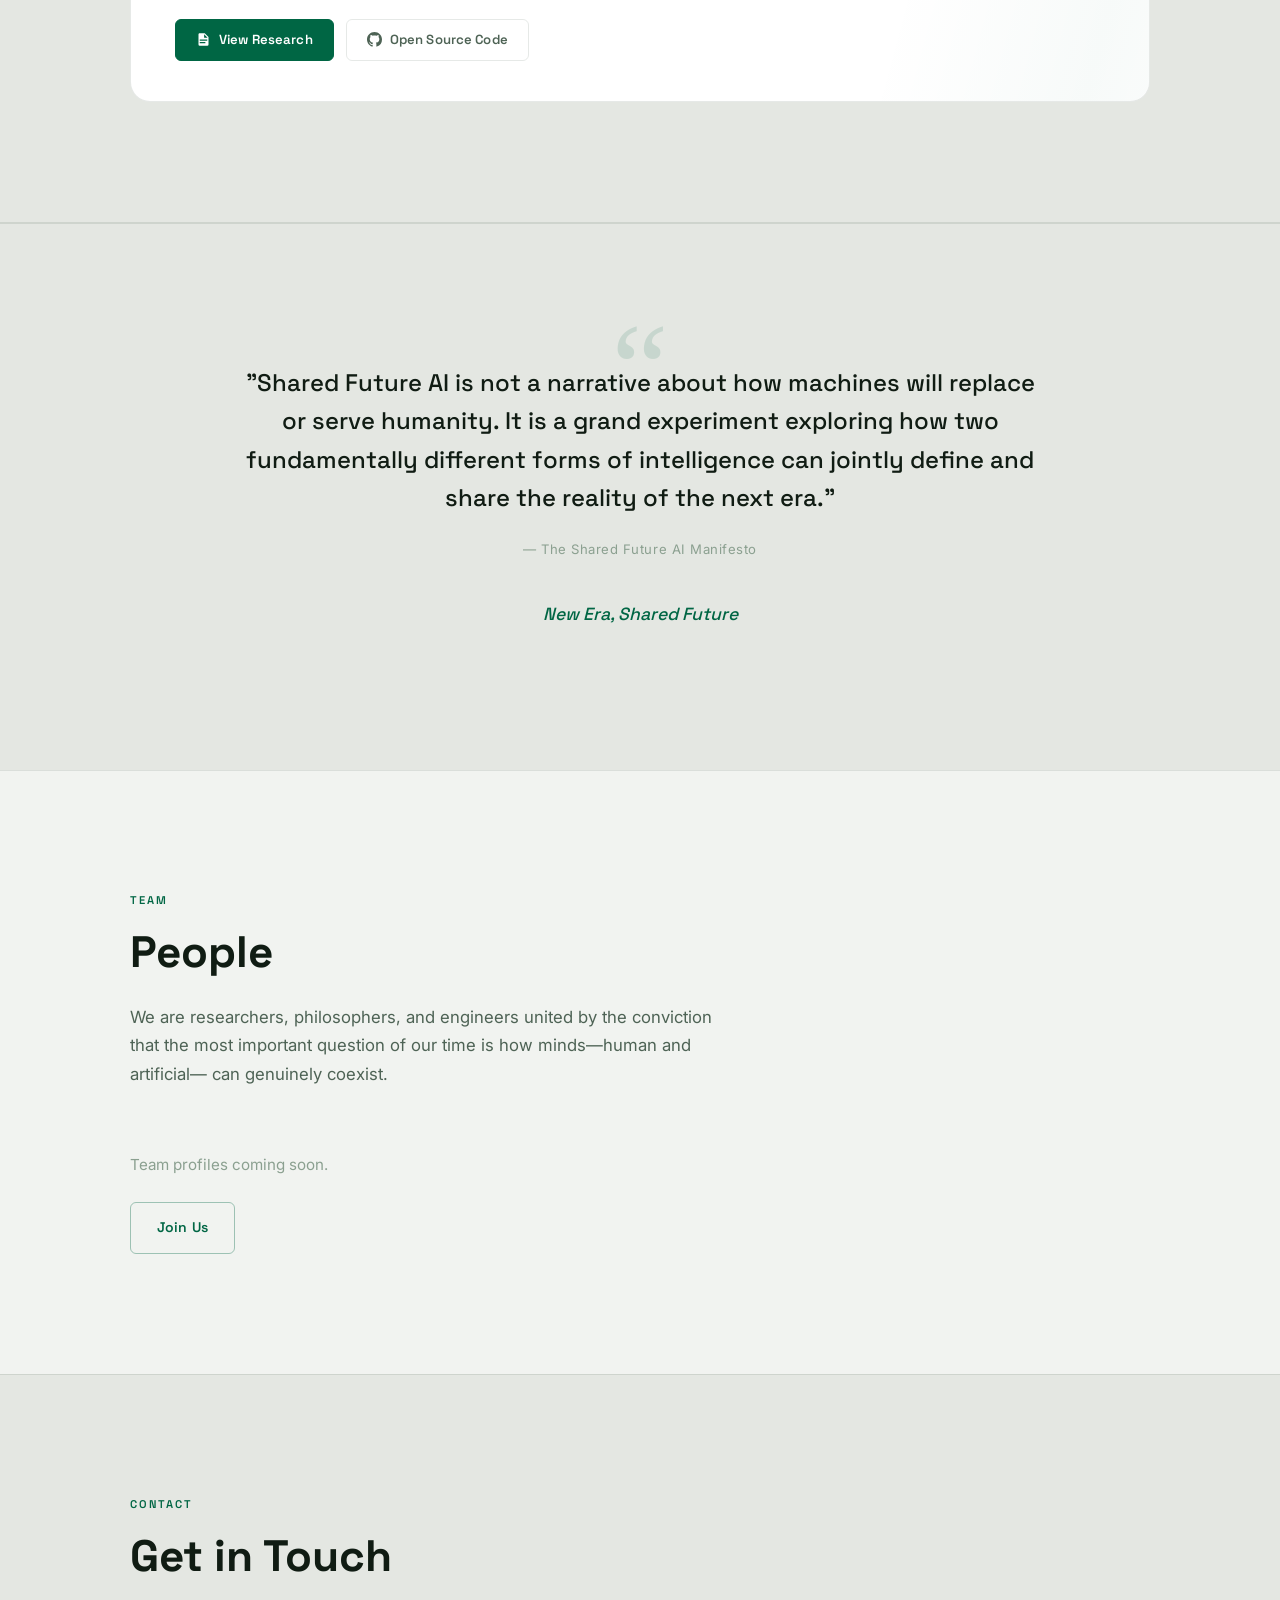
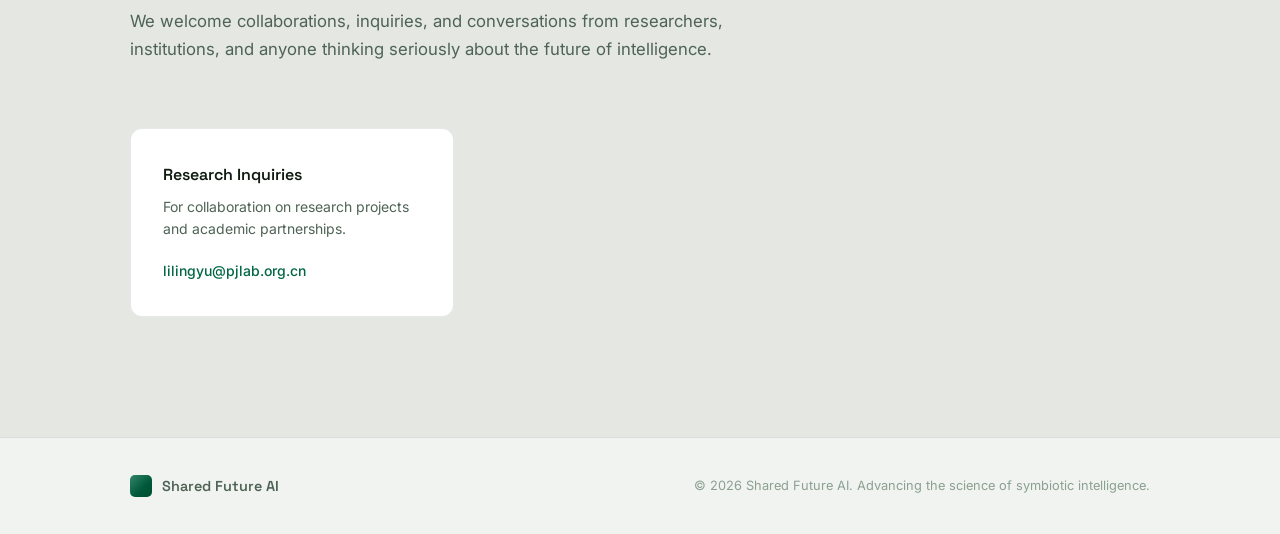
==== commit 6e09a29a: "ui" ====
--- a/index.html
+++ b/index.html
@@ -49,6 +49,16 @@
         <a href="#research" class="btn btn-ghost">Explore Research</a>
       </div>
     </div>
+    <!-- Wave divider -->
+    <div class="hero-wave" aria-hidden="true">
+      <svg viewBox="0 0 1440 80" preserveAspectRatio="none" xmlns="http://www.w3.org/2000/svg">
+        <path d="M0,40 C180,70 360,10 540,40 C720,70 900,10 1080,40 C1260,70 1440,10 1440,40 L1440,80 L0,80 Z" fill="#e4e7e2"/>
+      </svg>
+      <svg viewBox="0 0 1440 80" preserveAspectRatio="none" xmlns="http://www.w3.org/2000/svg">
+        <path d="M0,40 C180,70 360,10 540,40 C720,70 900,10 1080,40 C1260,70 1440,10 1440,40 L1440,80 L0,80 Z" fill="#e4e7e2"/>
+      </svg>
+    </div>
+
     <div class="hero-scroll-hint">
       <span>Scroll</span>
       <div class="scroll-line"></div>
--- a/style.css
+++ b/style.css
@@ -10,21 +10,22 @@
 }
 
 :root {
-  --bg: #08090c;
-  --bg-2: #0e1014;
-  --bg-card: #111318;
-  --bg-card-hover: #161920;
-  --border: rgba(255, 255, 255, 0.07);
-  --border-hover: rgba(255, 255, 255, 0.15);
-
-  --text-primary: #f0f1f5;
-  --text-secondary: #8b8f9e;
-  --text-muted: #4a4e5f;
-
-  --accent: #6c8fff;
-  --accent-dim: rgba(108, 143, 255, 0.12);
-  --accent-glow: rgba(108, 143, 255, 0.25);
-  --accent-2: #a78bff;
+  --bg: #f1f3f0;
+  --bg-2: #e4e7e2;
+  --bg-card: #ffffff;
+  --bg-card-hover: #f6f8f5;
+
+  --border: rgba(15, 38, 20, 0.1);
+  --border-hover: rgba(15, 38, 20, 0.22);
+
+  --text-primary: #101c13;
+  --text-secondary: #4e6355;
+  --text-muted: #8ba090;
+
+  --accent: #006644;
+  --accent-dim: rgba(0, 102, 68, 0.08);
+  --accent-glow: rgba(0, 102, 68, 0.18);
+  --accent-2: #004d32;
 
   --font-sans: 'Inter', system-ui, -apple-system, sans-serif;
   --font-display: 'Space Grotesk', 'Inter', system-ui, sans-serif;
@@ -120,8 +121,8 @@
 }
 
 .btn-primary:hover {
-  background: #8aadff;
-  border-color: #8aadff;
+  background: #1a8057;
+  border-color: #1a8057;
   transform: translateY(-1px);
   box-shadow: 0 8px 30px var(--accent-glow);
 }
@@ -134,14 +135,14 @@
 
 .btn-ghost:hover {
   border-color: var(--border-hover);
-  background: rgba(255, 255, 255, 0.04);
+  background: rgba(15, 38, 20, 0.05);
   transform: translateY(-1px);
 }
 
 .btn-outline {
   background: transparent;
   color: var(--accent);
-  border-color: rgba(108, 143, 255, 0.35);
+  border-color: rgba(0, 102, 68, 0.35);
 }
 
 .btn-outline:hover {
@@ -161,7 +162,7 @@
 }
 
 .nav.scrolled {
-  background: rgba(8, 9, 12, 0.88);
+  background: rgba(247, 243, 237, 0.92);
   backdrop-filter: blur(16px);
   -webkit-backdrop-filter: blur(16px);
   border-color: var(--border);
@@ -189,7 +190,7 @@
   transition: opacity var(--transition);
 }
 
-.nav-logo:hover { opacity: 0.8; }
+.nav-logo:hover { opacity: 0.7; }
 
 .logo-mark {
   width: 28px;
@@ -206,7 +207,7 @@
   content: '';
   position: absolute;
   inset: 0;
-  background: linear-gradient(135deg, rgba(255,255,255,0.15) 0%, transparent 60%);
+  background: linear-gradient(135deg, rgba(255,255,255,0.2) 0%, transparent 60%);
 }
 
 .nav-links {
@@ -229,12 +230,12 @@
 .nav-links a:hover,
 .nav-links a.active {
   color: var(--text-primary);
-  background: rgba(255, 255, 255, 0.05);
+  background: rgba(15, 38, 20, 0.06);
 }
 
 .nav-links .nav-cta {
   color: var(--accent);
-  border: 1px solid rgba(108, 143, 255, 0.3);
+  border: 1px solid rgba(0, 102, 68, 0.3);
   padding: 7px 16px;
 }
 
@@ -272,6 +273,17 @@
   justify-content: center;
   overflow: hidden;
   padding: 100px 40px 80px;
+  background: var(--bg);
+}
+
+.hero::before {
+  content: '';
+  position: absolute;
+  inset: 0;
+  background:
+    radial-gradient(ellipse 80% 60% at 50% 0%, rgba(0,102,68,0.07) 0%, transparent 70%),
+    radial-gradient(ellipse 50% 50% at 80% 80%, rgba(0,77,50,0.05) 0%, transparent 60%);
+  pointer-events: none;
 }
 
 .hero-canvas {
@@ -329,6 +341,36 @@
   gap: 12px;
   justify-content: center;
   flex-wrap: wrap;
+}
+
+/* Wave divider at bottom of hero */
+.hero-wave {
+  position: absolute;
+  bottom: -1px;
+  left: 0;
+  right: 0;
+  height: 80px;
+  overflow: hidden;
+  pointer-events: none;
+}
+
+.hero-wave svg {
+  position: absolute;
+  bottom: 0;
+  width: 200%;
+  height: 100%;
+  animation: waveDrift 9s linear infinite;
+}
+
+.hero-wave svg:nth-child(2) {
+  opacity: 0.5;
+  animation-duration: 13s;
+  animation-direction: reverse;
+}
+
+@keyframes waveDrift {
+  from { transform: translateX(0); }
+  to   { transform: translateX(-50%); }
 }
 
 .hero-scroll-hint {
@@ -514,8 +556,9 @@
 
 /* ── Vision ─────────────────────────────────────────────────── */
 .vision {
-  background: var(--bg);
+  background: var(--bg-2);
   padding: 140px 0;
+  border-top: 1px solid var(--border);
 }
 
 .vision-inner {
@@ -538,7 +581,7 @@
   font-size: 8rem;
   font-family: Georgia, serif;
   color: var(--accent);
-  opacity: 0.15;
+  opacity: 0.12;
   line-height: 1;
   pointer-events: none;
 }
@@ -567,7 +610,7 @@
 }
 
 /* ── Team ───────────────────────────────────────────────────── */
-.team { background: var(--bg-2); border-top: 1px solid var(--border); }
+.team { background: var(--bg); border-top: 1px solid var(--border); }
 
 .team-placeholder {
   display: flex;
@@ -583,7 +626,7 @@
 
 /* ── Contact ────────────────────────────────────────────────── */
 .contact {
-  background: var(--bg);
+  background: var(--bg-2);
   border-top: 1px solid var(--border);
 }
 
@@ -629,15 +672,15 @@
 }
 
 .contact-link:hover {
-  color: #8aadff;
+  color: var(--accent-2);
   text-decoration: underline;
-  text-decoration-color: rgba(138, 173, 255, 0.4);
+  text-decoration-color: rgba(0, 102, 68, 0.4);
   text-underline-offset: 3px;
 }
 
 /* ── Footer ─────────────────────────────────────────────────── */
 .footer {
-  background: var(--bg-2);
+  background: var(--bg);
   border-top: 1px solid var(--border);
   padding: 36px 0;
 }
@@ -699,7 +742,7 @@
     display: none;
     position: fixed;
     inset: 68px 0 0 0;
-    background: rgba(8, 9, 12, 0.97);
+    background: rgba(247, 243, 237, 0.97);
     backdrop-filter: blur(16px);
     flex-direction: column;
     align-items: center;
@@ -786,7 +829,7 @@
 
 /* ── Publications ───────────────────────────────────────────── */
 .publications {
-  background: var(--bg);
+  background: var(--bg-2);
   border-top: 1px solid var(--border);
   border-bottom: 1px solid var(--border);
 }
@@ -810,7 +853,26 @@
 .pub-card:hover {
   border-color: var(--border-hover);
   background: var(--bg-card-hover);
-  box-shadow: 0 0 40px rgba(108, 143, 255, 0.06);
+  box-shadow: 0 0 40px rgba(0, 102, 68, 0.06), 0 4px 24px rgba(0, 102, 68, 0.04);
+}
+
+.pub-card::after {
+  content: '';
+  position: absolute;
+  inset: 0;
+  background: linear-gradient(105deg,
+    transparent 40%,
+    rgba(0, 102, 68, 0.03) 50%,
+    transparent 60%);
+  background-size: 200% 100%;
+  background-position: 200% 0;
+  transition: background-position 0.7s ease;
+  pointer-events: none;
+  border-radius: var(--radius-lg);
+}
+
+.pub-card:hover::after {
+  background-position: -200% 0;
 }
 
 .pub-card-accent {
@@ -841,7 +903,7 @@
   padding: 4px 12px;
   border-radius: 100px;
   background: var(--accent-dim);
-  border: 1px solid rgba(108, 143, 255, 0.3);
+  border: 1px solid rgba(0, 102, 68, 0.25);
   font-family: var(--font-display);
   font-size: 0.72rem;
   font-weight: 700;
@@ -860,7 +922,7 @@
   align-items: center;
   padding: 3px 10px;
   border-radius: 100px;
-  background: rgba(255, 255, 255, 0.04);
+  background: rgba(15, 38, 20, 0.04);
   border: 1px solid var(--border);
   font-size: 0.72rem;
   font-weight: 500;
@@ -899,7 +961,7 @@
   line-height: 1.75;
   max-width: 820px;
   margin-bottom: 32px;
-  border-left: 2px solid rgba(108, 143, 255, 0.2);
+  border-left: 2px solid rgba(0, 102, 68, 0.2);
   padding-left: 20px;
 }
 
@@ -942,8 +1004,8 @@
 }
 
 .pub-link-primary:hover {
-  background: #8aadff;
-  border-color: #8aadff;
+  background: #1a8057;
+  border-color: #1a8057;
   transform: translateY(-1px);
   box-shadow: 0 6px 24px var(--accent-glow);
 }
@@ -957,7 +1019,7 @@
 .pub-link-ghost:hover {
   border-color: var(--border-hover);
   color: var(--text-primary);
-  background: rgba(255, 255, 255, 0.04);
+  background: rgba(15, 38, 20, 0.04);
   transform: translateY(-1px);
 }
 
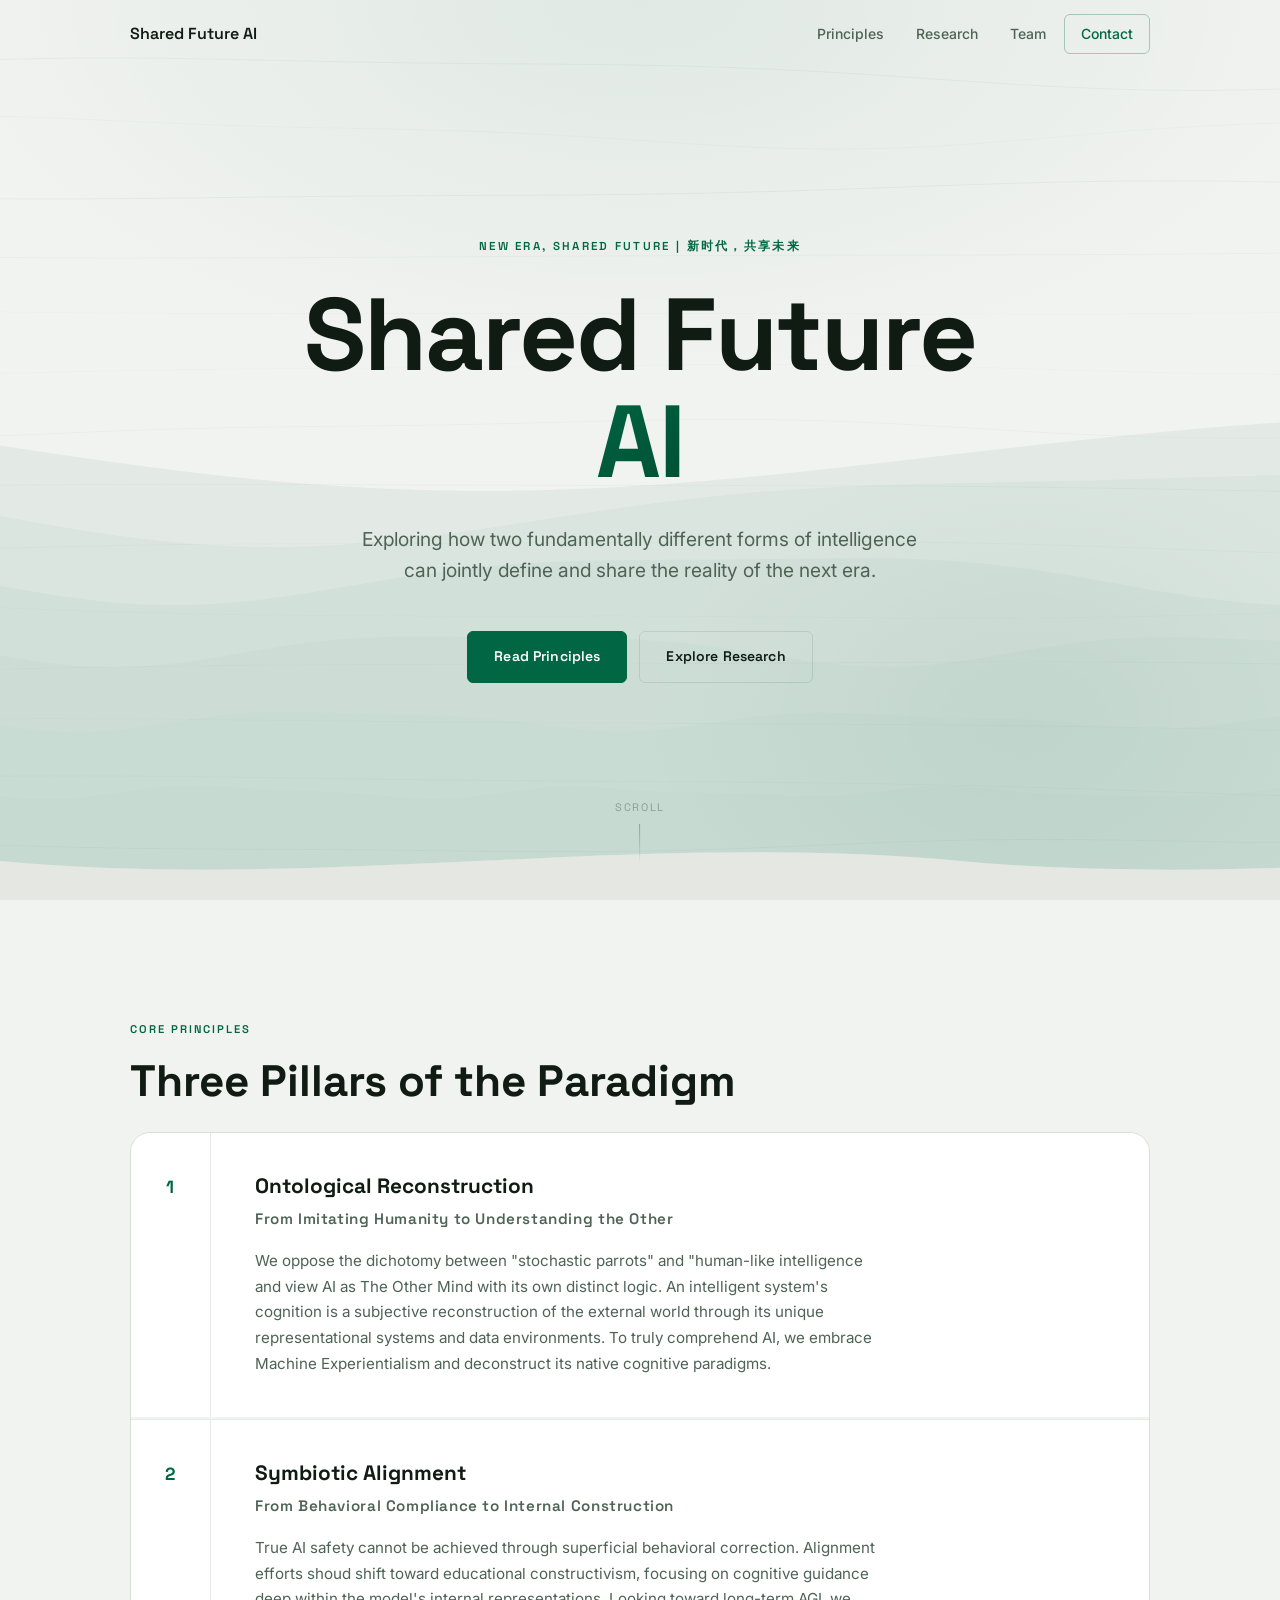
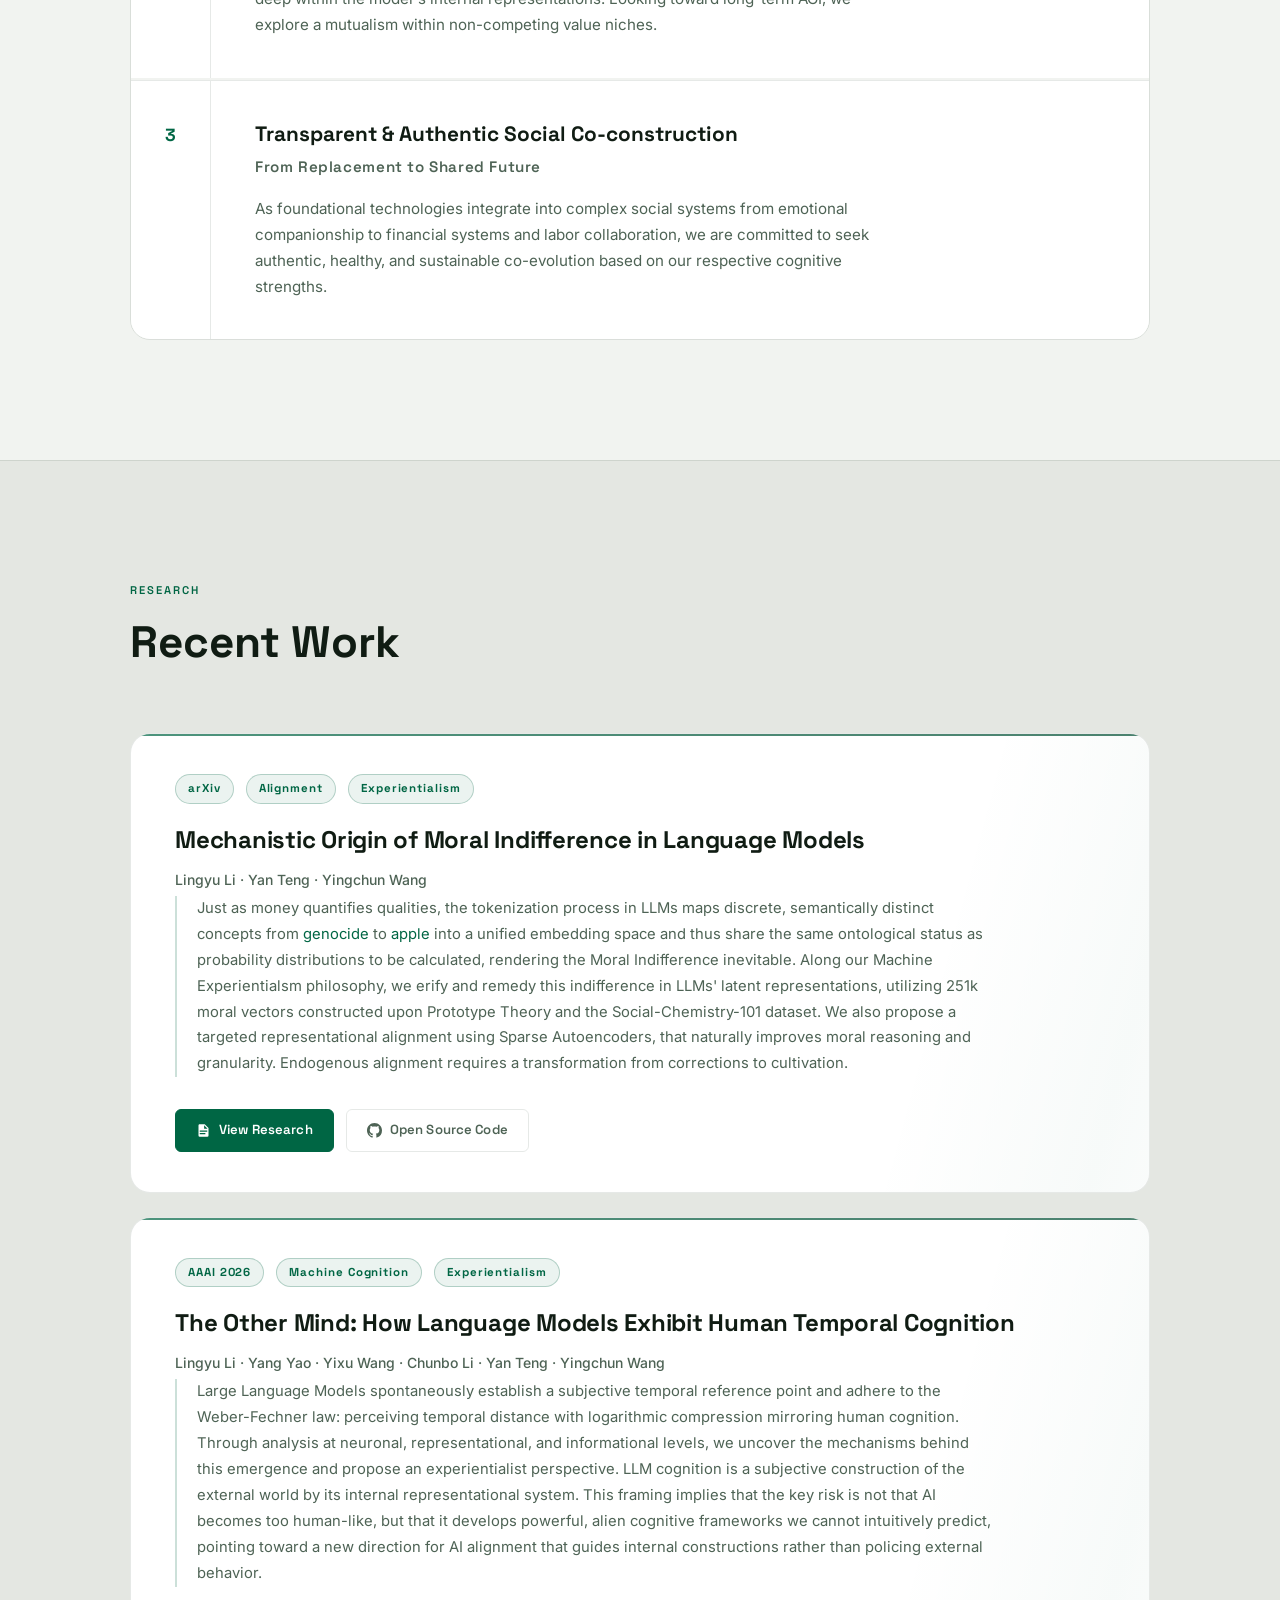
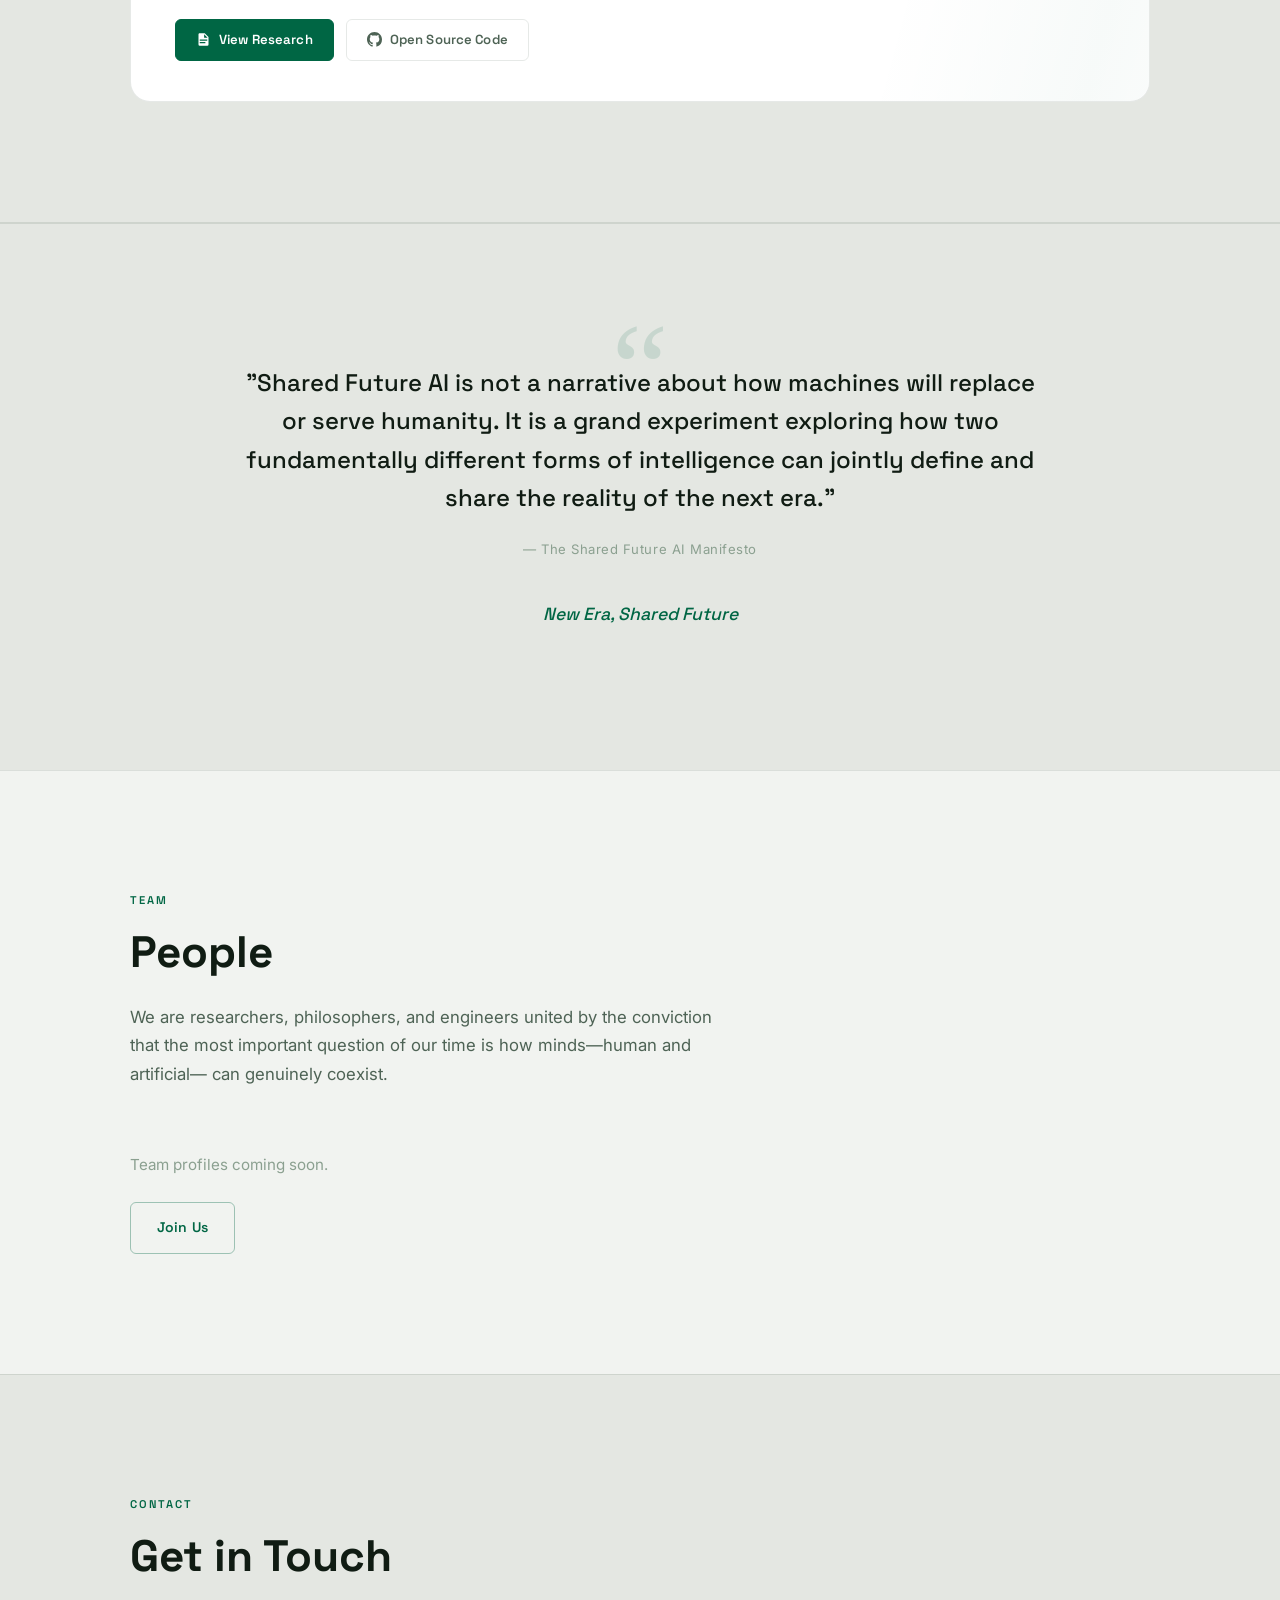
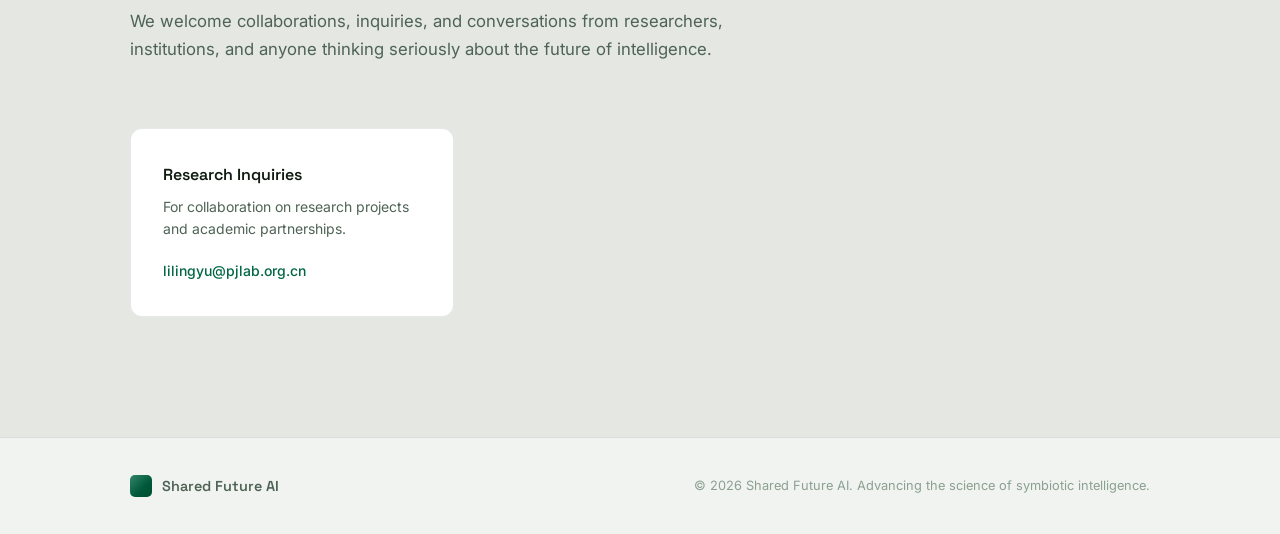
==== commit c3521cce: "ui" ====
--- a/index.html
+++ b/index.html
@@ -15,7 +15,7 @@
   <nav class="nav" id="nav">
     <div class="nav-inner">
       <a href="#" class="nav-logo">
-        <span class="logo-mark"></span>
+        <!--span class="logo-mark"></span-->
         <span class="logo-text">Shared Future AI</span>
       </a>
       <ul class="nav-links">
--- a/style.css
+++ b/style.css
@@ -162,7 +162,7 @@
 }
 
 .nav.scrolled {
-  background: rgba(247, 243, 237, 0.92);
+  background: rgba(235, 238, 230, 0.92);
   backdrop-filter: blur(16px);
   -webkit-backdrop-filter: blur(16px);
   border-color: var(--border);
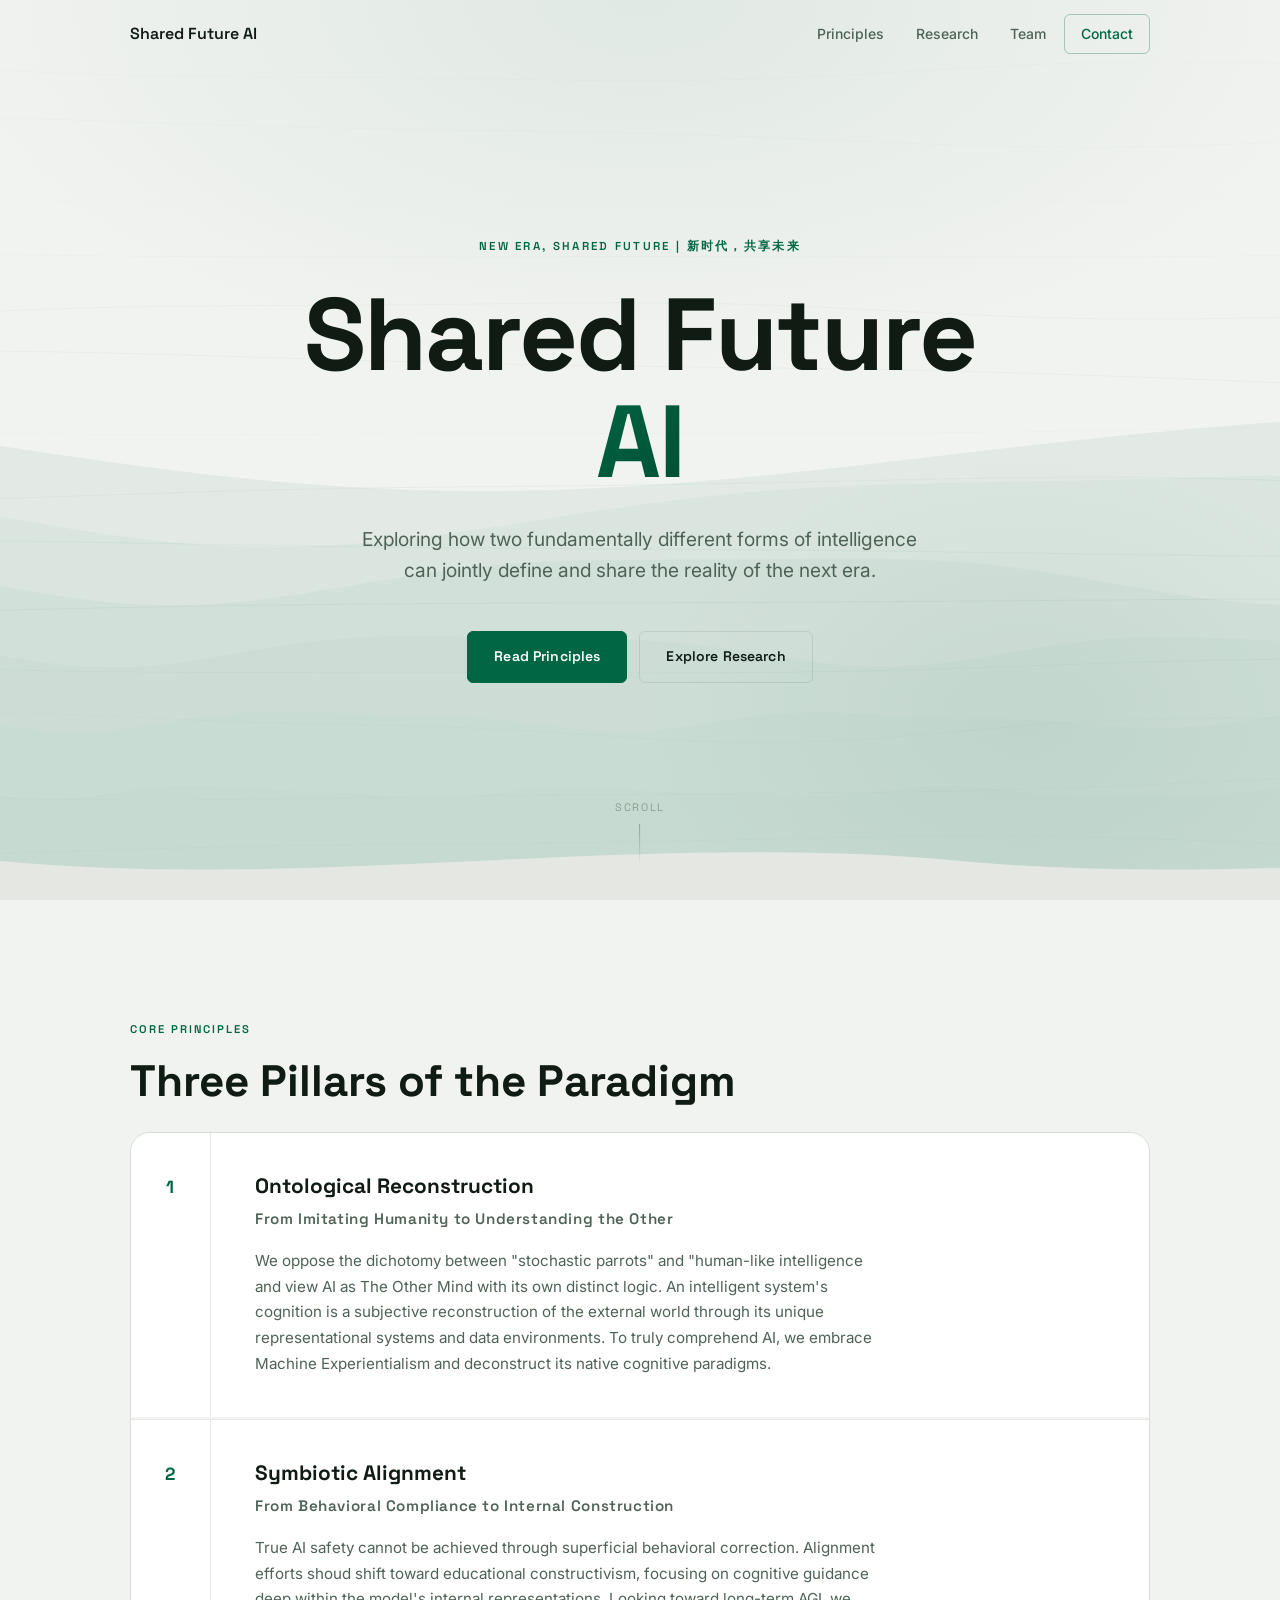
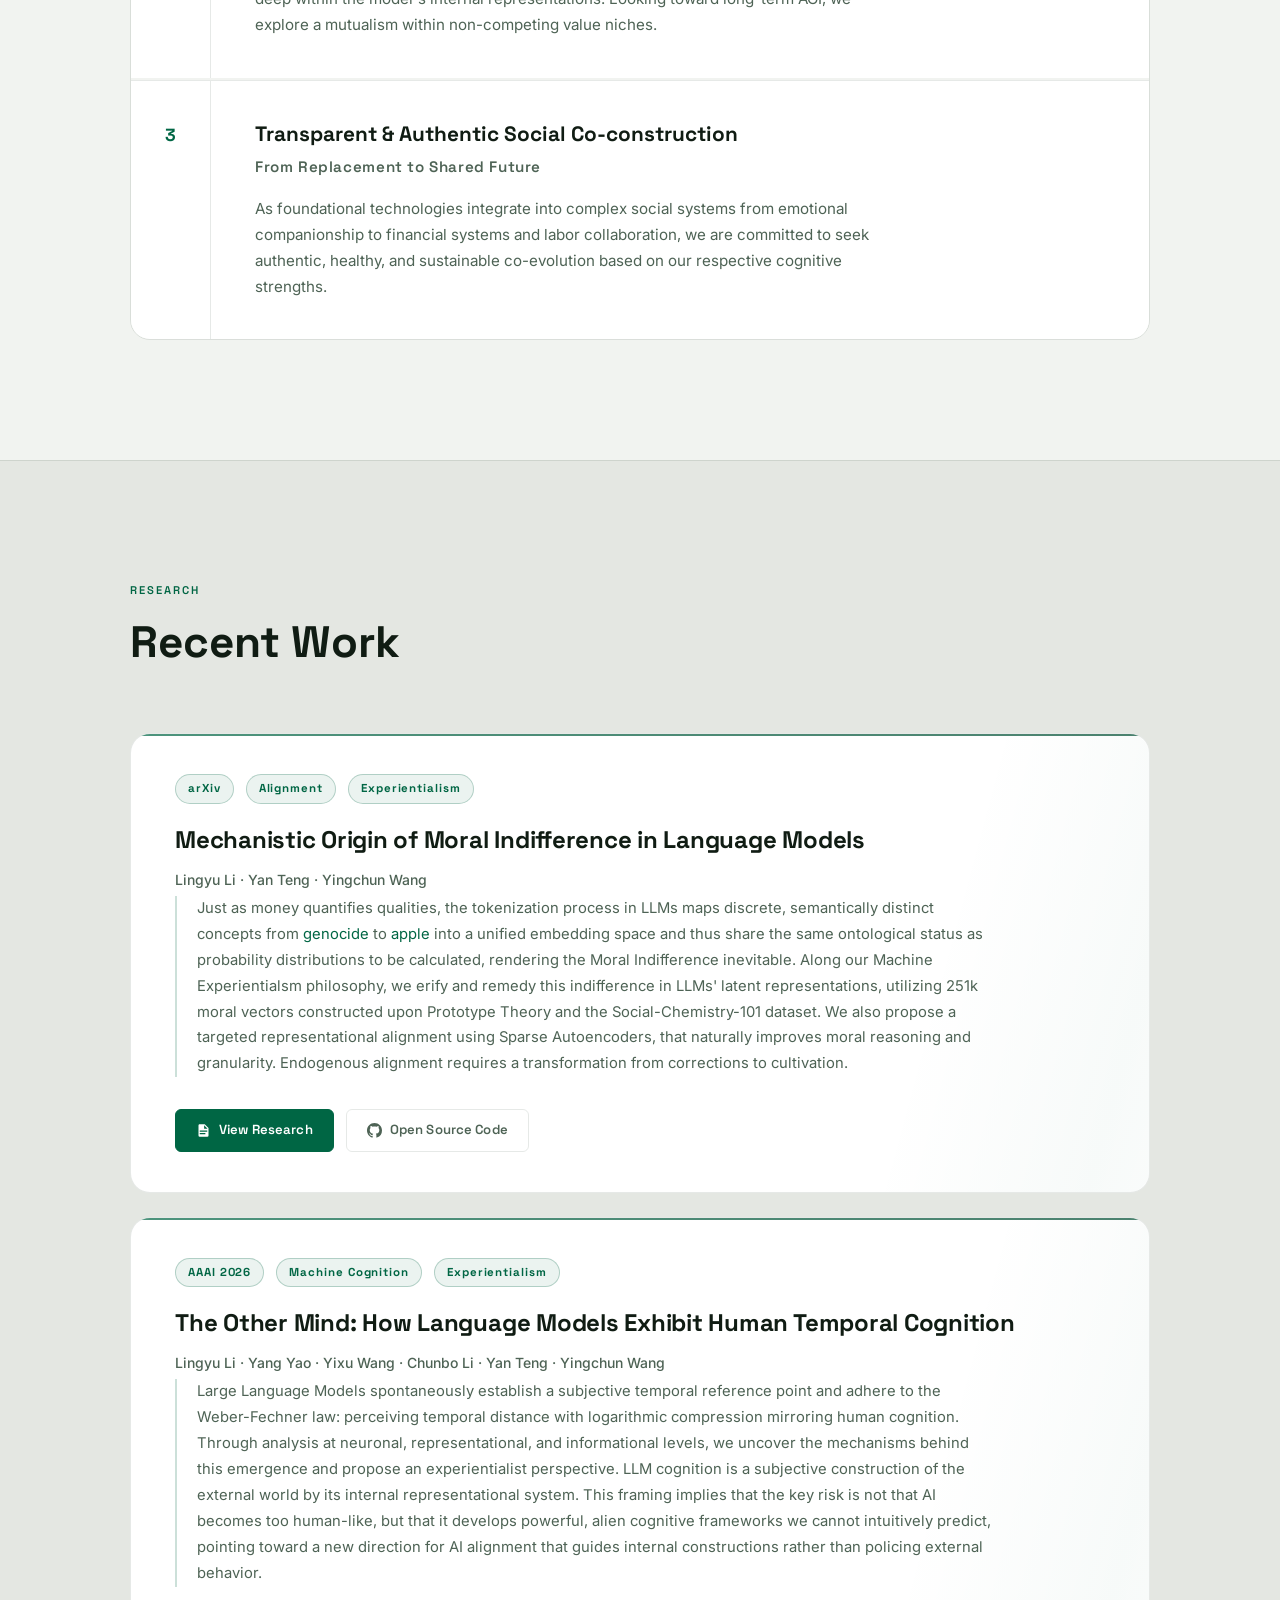
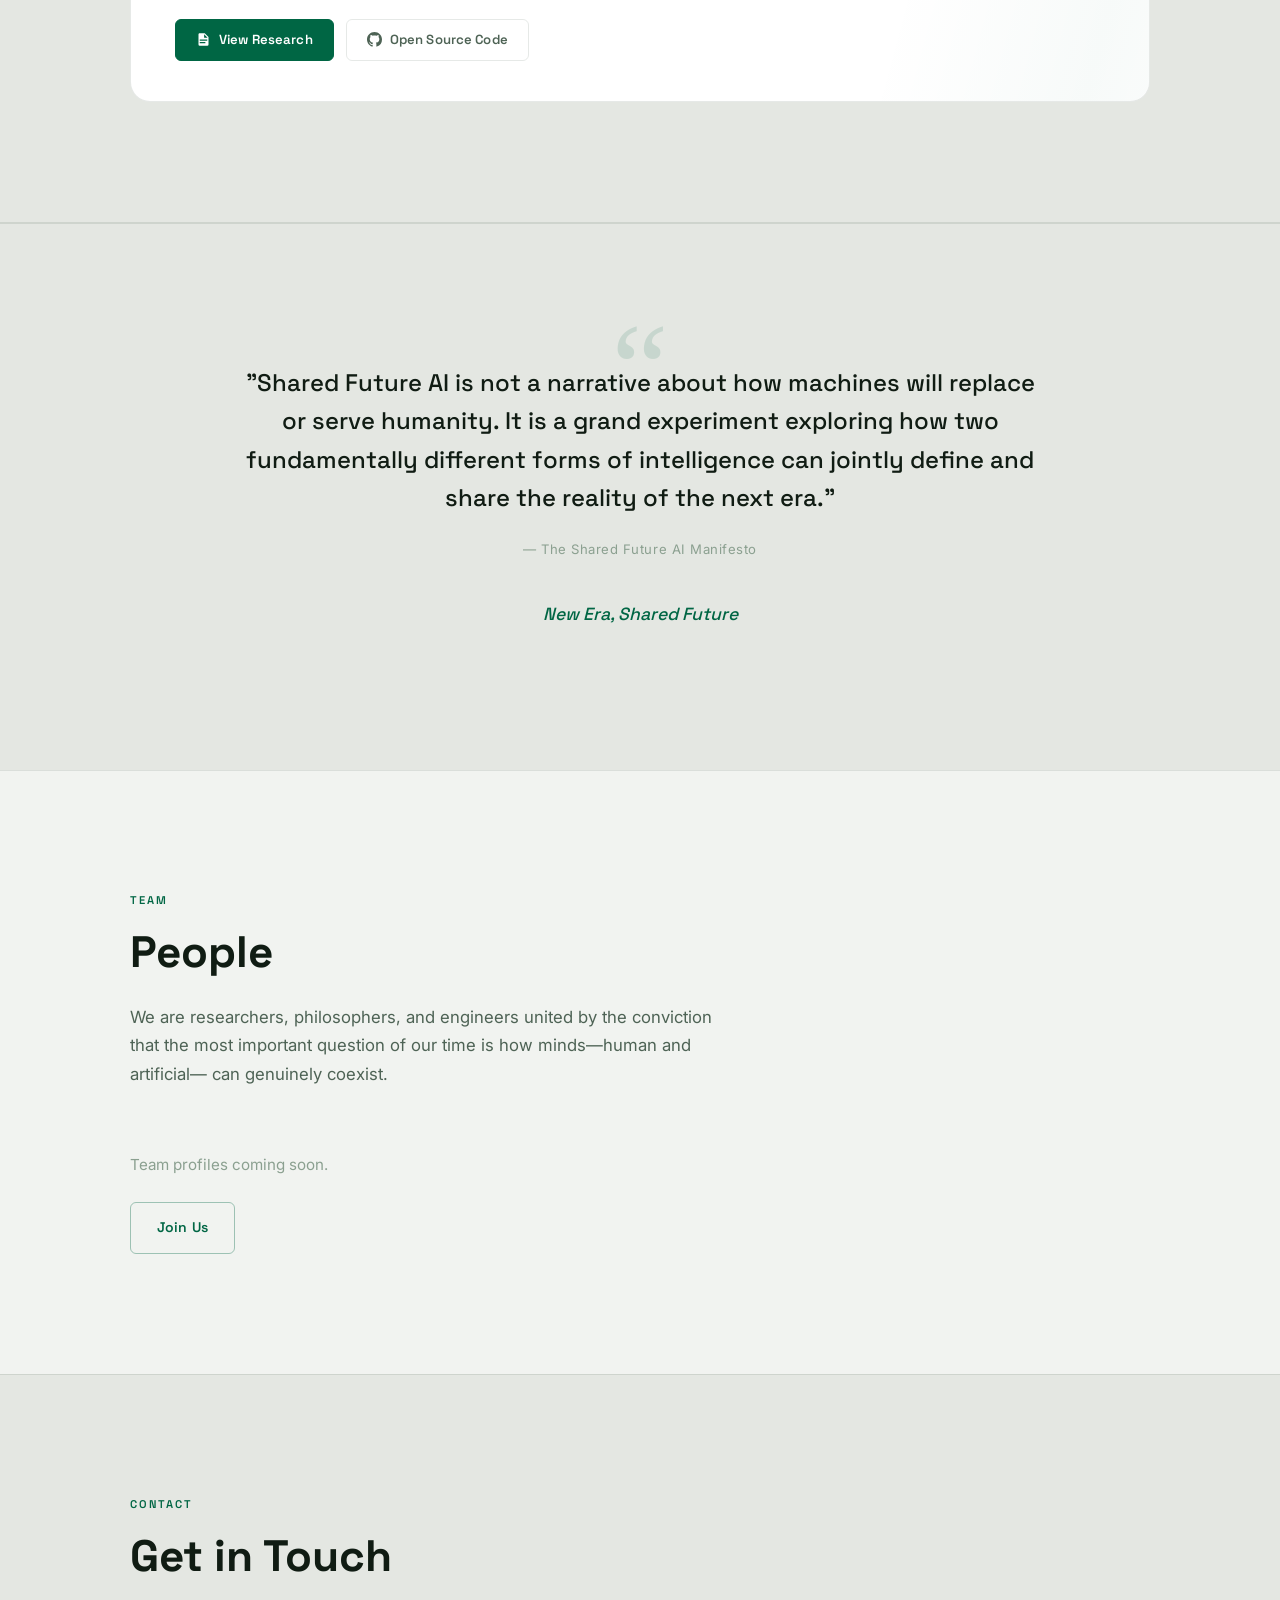
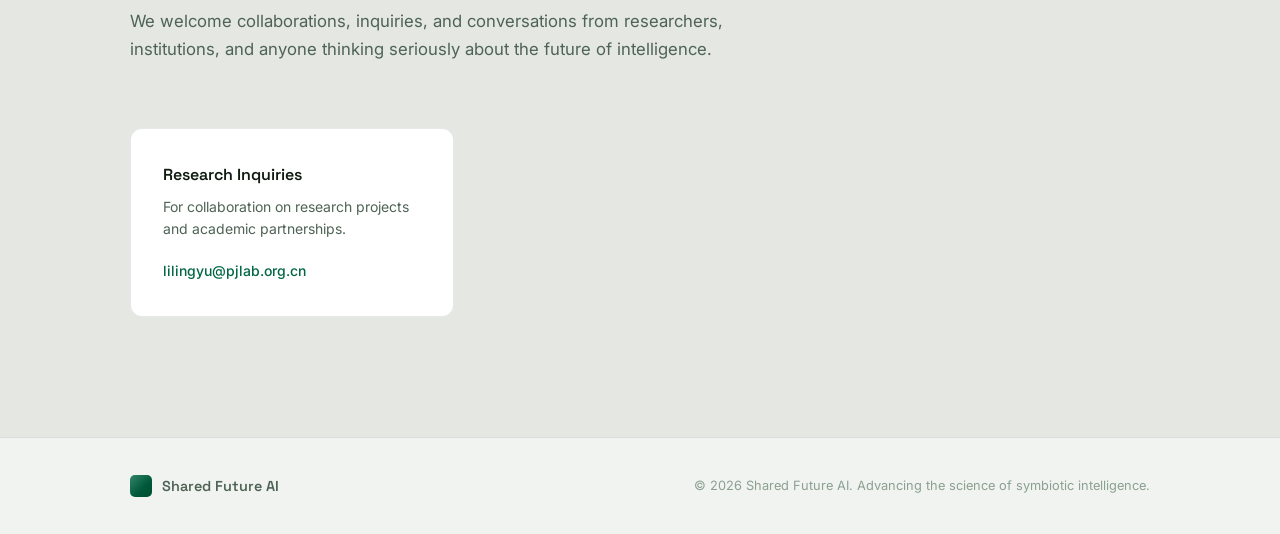
==== commit 323aa152: "ui" ====
--- a/index.html
+++ b/index.html
@@ -33,7 +33,7 @@
 
   <!-- Hero -->
   <section class="hero" id="hero">
-    <canvas class="hero-canvas" id="heroCanvas"></canvas>
+    <canvas class="hero-canvas water-canvas" id="heroCanvas"></canvas>
     <div class="hero-content">
       <p class="hero-label">NEW ERA, SHARED FUTURE | 新时代，共享未来</p>
       <h1 class="hero-title">
